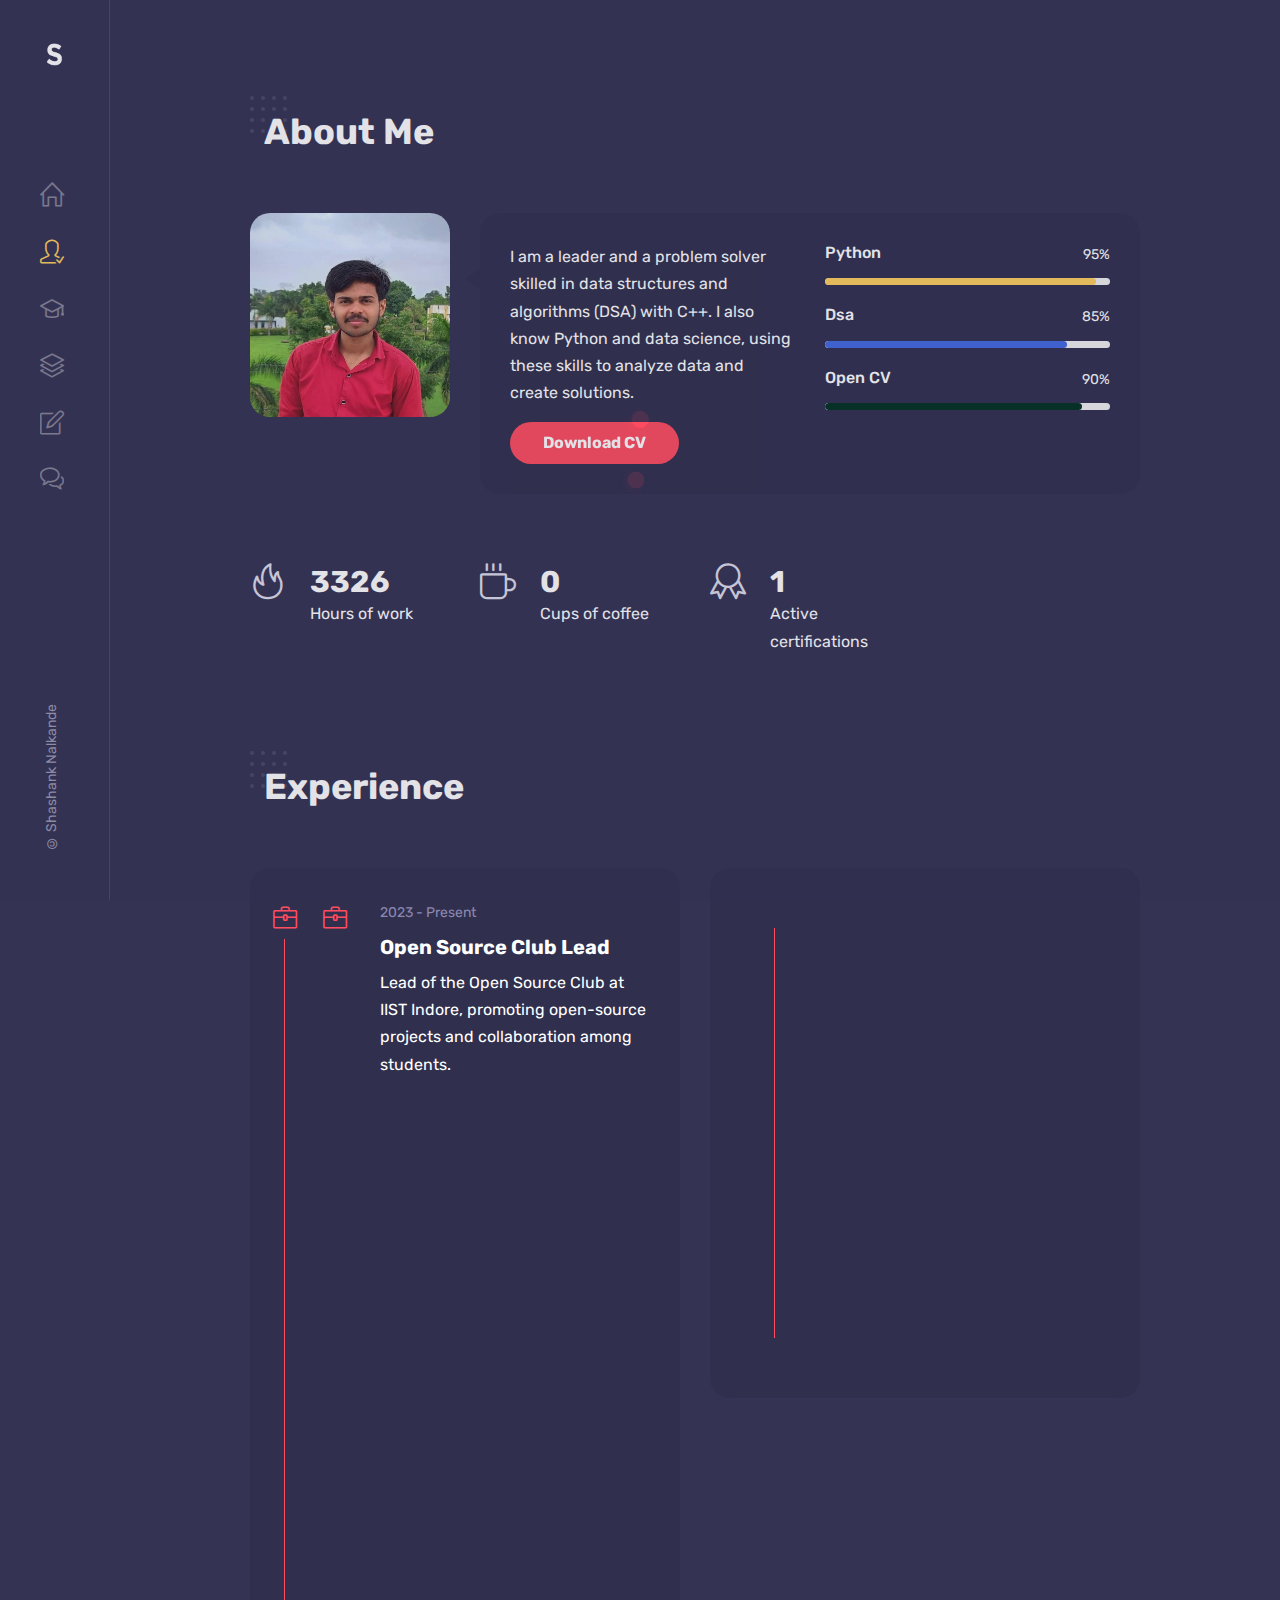
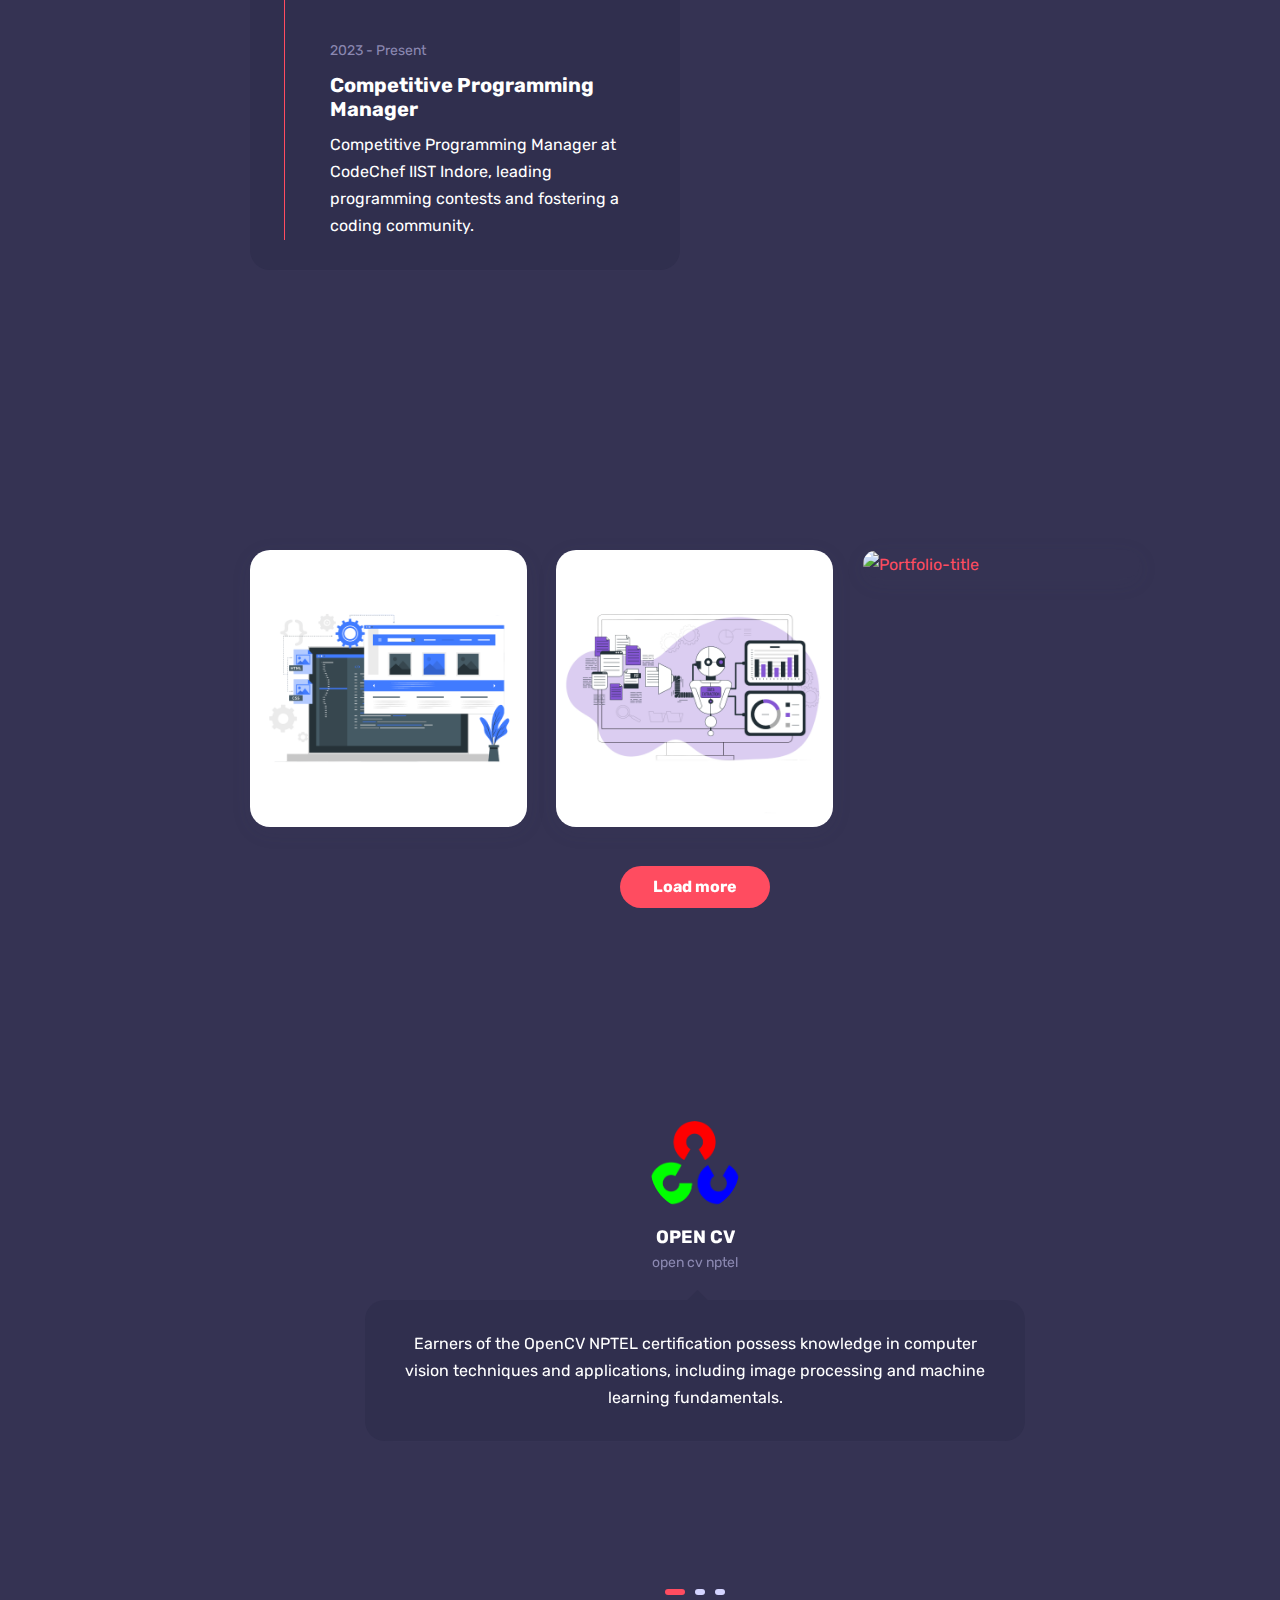
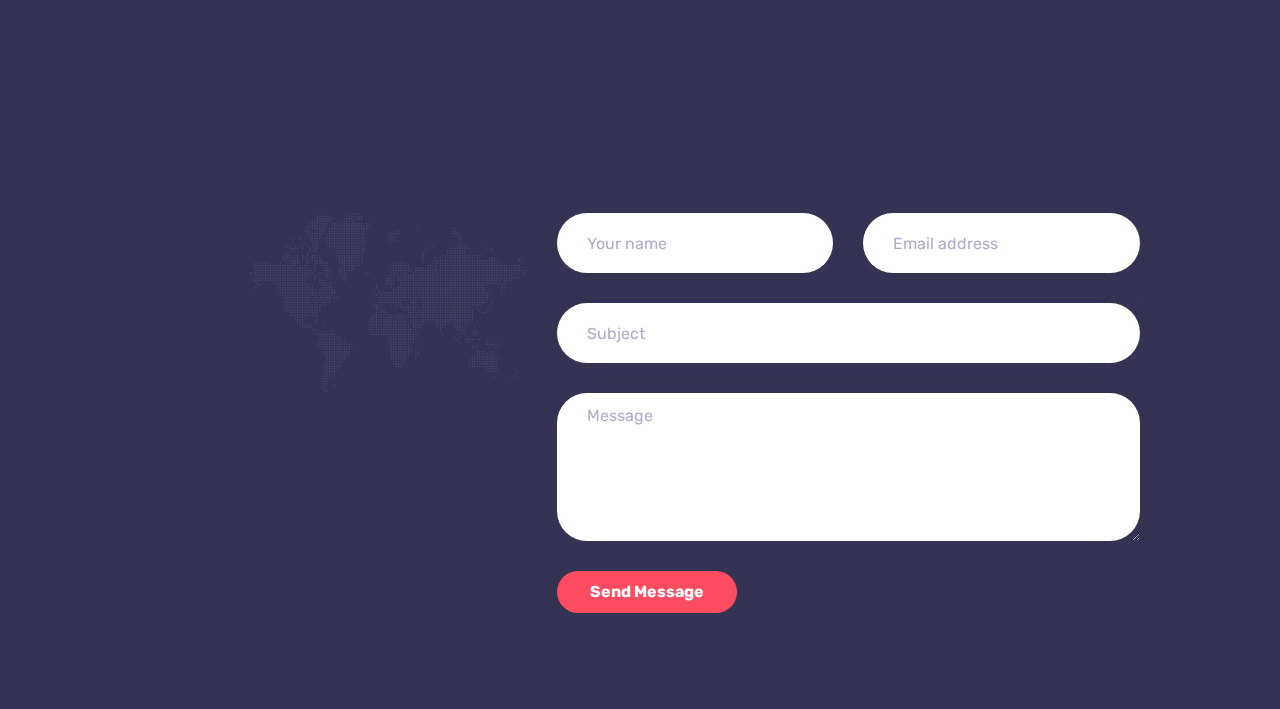
==== index.html @ 822d7cb3 "Update index.html" ====
<!DOCTYPE html>
<html lang="en-US">

<head>
	<meta http-equiv="Content-Type" content="text/html; charset=UTF-8">
	<title>Shashank portfolio</title>
	<meta name="description" content="Shashank portfolio">
	<meta name="viewport" content="width=device-width, initial-scale=1, maximum-scale=1">
	<link rel="shortcut icon" type="image/x-icon" href="images/s logo.png" sizes="40x40">

	<!-- STYLESHEETS -->
	<link rel="stylesheet" href="css/bootstrap.min.css" type="text/css" media="all">
	<link rel="stylesheet" href="css/all.min.css" type="text/css" media="all">
	<link rel="stylesheet" href="css/simple-line-icons.css" type="text/css" media="all">
	<link rel="stylesheet" href="css/slick.css" type="text/css" media="all">
	<link rel="stylesheet" href="css/animate.css" type="text/css" media="all">
	<link rel="stylesheet" href="css/magnific-popup.css" type="text/css" media="all">
	<link rel="stylesheet" href="css/style.css" type="text/css" media="all">

	<!--[if lt IE 9]>
      <script src="https://oss.maxcdn.com/html5shiv/3.7.2/html5shiv.min.js"></script>
      <script src="https://oss.maxcdn.com/respond/1.4.2/respond.min.js"></script>
    <![endif]-->

</head>

<body class="dark">

<!-- Preloader -->
<div id="preloader">
	<div class="outer">
		<!-- Google Chrome -->
		<div class="infinityChrome">
			<div></div>
			<div></div>
			<div></div>
		</div>

		<!-- Safari and others -->
		<div class="infinity">
			<div>
				<span></span>
			</div>
			<div>
				<span></span>
			</div>
			<div>
				<span></span>
			</div>
		</div>
		<!-- Stuff -->
		<svg xmlns="http://www.w3.org/2000/svg" version="1.1" class="goo-outer">
			<defs>
				<filter id="goo">
					<feGaussianBlur in="SourceGraphic" stdDeviation="6" result="blur" />
					<feColorMatrix in="blur" values="1 0 0 0 0  0 1 0 0 0  0 0 1 0 0  0 0 0 18 -7" result="goo" />
					<feBlend in="SourceGraphic" in2="goo" />
				</filter>
			</defs>
		</svg>
	</div>
</div>

<!-- mobile header -->
<header class="mobile-header-2">
	<div class="container">
		<!-- menu icon -->
		<div class="menu-icon d-inline-flex mr-4">
			<button>
				<span></span>
			</button>
		</div>
		<!-- logo image -->
		<div class="site-logo">
			<a href="index.html">
				<img src="images/s logo.png" alt="C." />
			</a>
		</div>
	</div>
</header>

<!-- desktop header  -->
<header class="desktop-header-2 d-flex align-items-start flex-column">
	
	<!-- logo image -->
	<div>
		<a href="index.html">
		  <img src="images/s logo.png" alt="C." />
		</a>
	  </div>	  
	
	<!-- main menu -->
	<nav>
		<ul class="vertical-menu scrollspy">
			<li class="active"><a href="#home"><i class="icon-home"></i></a></li>
			<li><a href="#about"><i class="icon-user-following"></i></a></li>
			<li><a href="#experience"><i class="icon-graduation"></i></a></li>
			<li><a href="#projects"><i class="icon-layers"></i></a></li>
			<li><a href="#certifications"><i class="icon-note"></i></a></li>
			<li><a href="#contact"><i class="icon-bubbles"></i></a></li>
		</ul>
	</nav>
	
	<!-- site footer -->
	<div class="footer">
		<!-- copyright text -->
		<span class="copyright">© Shashank  Nalkande</span>
	</div>

</header>

<!-- main layout -->
<main class="content-2">
	
	

	<!-- section about -->
	<section id="about">

		<div class="container">
			
			<!-- section title -->
			<h2 class="section-title wow fadeInUp">About Me</h2>

			<div class="spacer" data-height="60"></div>
			
			<div class="row">

				<div class="col-md-3">
					<div class="text-center text-md-left">
						<!-- avatar image -->
						<img src="images/PROFILE.jpeg" class="rounded" width="200" length="200" alt="Shashank" />
					</div>
					<div class="spacer d-md-none d-lg-none" data-height="30"></div>
				</div>

				<div class="col-md-9 triangle-left-md triangle-top-sm">
					<div class="rounded bg-dark shadow-light padding-30">
						<div class="row">
							<div class="col-md-6">
								<!-- about text -->
								<p>I am a leader and a problem solver skilled in data structures and algorithms (DSA) with C++. I also know Python and data science, using these skills to analyze data and create solutions.</p>
								<div class="mt-3">
									<a href="Carlos-Castillo-Resume-2023.pdf" class="btn btn-default">Download CV</a>
								</div>
								<div class="spacer d-md-none d-lg-none" data-height="30"></div>
							</div>
							<div class="col-md-6">
								<!-- skill item -->
								<div class="skill-item">
									<div class="skill-info clearfix">
										<h4 class="float-left mb-3 mt-0">Python</h4>
										<span class="float-right">95%</span>
									</div>
									<div class="progress">
										<div class="progress-bar data-background" role="progressbar" aria-valuemin="0" aria-valuemax="100" aria-valuenow="95" data-color="#FFD15C">
										</div>
									</div>
									<div class="spacer" data-height="20"></div>
								</div>

								<!-- skill item -->
								<div class="skill-item">
									<div class="skill-info clearfix">
										<h4 class="float-left mb-3 mt-0">Dsa</h4>
										<span class="float-right">85%</span>
									</div>
									<div class="progress">
										<div class="progress-bar data-background" role="progressbar" aria-valuemin="0" aria-valuemax="100" aria-valuenow="85" data-color="#4169E1">
										</div>
									</div>
									<div class="spacer" data-height="20"></div>
								</div>

								<!-- skill item -->
								<div class="skill-item">
									<div class="skill-info clearfix">
										<h4 class="float-left mb-3 mt-0">Open CV</h4>
										<span class="float-right">90%</span>
									</div>
									<div class="progress">
										<div class="progress-bar data-background" role="progressbar" aria-valuemin="0" aria-valuemax="100" aria-valuenow="90" data-color=" #013220">
										</div>
									</div>
								</div>
							</div>
						</div>
					</div>
				</div>

			</div>
			<!-- row end -->

			<div class="spacer" data-height="70"></div>
			
			<div class="row">
				
				<div class="col-md-3 col-sm-6">
					<!-- fact item -->
					<div class="fact-item">
						<span class="icon icon-fire"></span>
						<div class="details">
							<h3 class="mb-0 mt-0 number"><em class="count">9782</em></h3>
							<p class="mb-0">Hours of work</p>
						</div>
					</div>
					<div class="spacer d-md-none d-lg-none" data-height="30"></div>
				</div>

				<div class="col-md-3 col-sm-6">
					<!-- fact item -->
					<div class="fact-item">
						<span class="icon icon-cup"></span>
						<div class="details">
							<h3 class="mb-0 mt-0 number"><em class="count">0</em></h3>
							<p class="mb-0">Cups of coffee</p>
						</div>
					</div>
					<div class="spacer d-md-none d-lg-none" data-height="30"></div>
				</div>

				<div class="col-md-3 col-sm-6">
					<!-- fact item -->
					<div class="fact-item">
						<span class="icon icon-badge"></span>
						<div class="details">
							<h3 class="mb-0 mt-0 number"><em class="count">4</em></h3>
							<p class="mb-0">Active certifications</p>
						</div>
					</div>
				</div>

			</div>

		</div>
		
	</section>
	
	<!-- section services -->
	
	<!-- section experience -->
	<section id="experience">

		<div class="container">
			
			<!-- section title -->
			<h2 class="section-title wow fadeInUp">Experience</h2>

			<div class="spacer" data-height="60"></div>
			
			<div class="row">

				<div class="col-md-6">
					
					<!-- timeline wrapper -->
					<div class="timeline exp bg-dark rounded shadow-light padding-30 overflow-hidden">

						<!-- timeline item -->
<div class="timeline-container wow fadeInUp">
  

<!-- timeline item -->
<div class="timeline-container wow fadeInUp" data-wow-delay="0.2s">
    <div class="content">
        <span class="time">2023 - Present</span>
        <h3 class="title">Open Source Club Lead</h3>
        <p>Lead of the Open Source Club at IIST Indore, promoting open-source projects and collaboration among students.</p>
    </div>
</div>

<!-- timeline item -->
<div class="timeline-container wow fadeInUp" data-wow-delay="0.4s">
    <div class="content">
        <span class="time">2023 - Present</span>
        <h3 class="title">Google Developer Student Club</h3>
        <p>Member of the Cybersecurity and Blockchain team at IIST Indore, focusing on innovative tech solutions.</p>
    </div>
</div>

<!-- timeline item -->
<div class="timeline-container wow fadeInUp" data-wow-delay="0.6s">
    <div class="content">
        <span class="time">2023 - 2024</span>
        <h3 class="title">AlgoZenith Programming Manager</h3>
        <p>Programming Manager at AlgoZenith, coordinating programming challenges and enhancing participants' skills.</p>
    </div>
</div>
<div class="content">
	<span class="time">2023 - Present</span>
	<h3 class="title">Competitive Programming Manager</h3>
	<p>Competitive Programming Manager at CodeChef IIST Indore, leading programming contests and fostering a coding community.</p>
</div>
</div>


						<!-- main line -->
						<span class="line"></span>

					</div>

				</div>

				<div class="col-md-6">
					
					<!-- responsive spacer -->
					<div class="spacer d-md-none d-lg-none" data-height="30"></div>

					<!-- timeline wrapper -->
					<div class="timeline exp bg-dark rounded shadow-light padding-30">

						<!-- timeline item -->
						

					<!-- timeline wrapper -->
					<div class="timeline edu bg-dark rounded shadow-light padding-30 overflow-hidden">
						<!-- timeline item -->
						<div class="timeline-container wow fadeInUp" data-wow-delay="0.4s">
							<div class="content">
								<span class="time">2022 - Present</span>
								<h3 class="title">B.Tech (In Progress)</h3>
								<p>Currently a B.Tech student at Indore Institute of Science and Technology, pursuing a degree in Computer Science.</p>
							</div>
						</div>
						
						<!-- timeline item -->
						<div class="timeline-container wow fadeInUp" data-wow-delay="0.6s">
							<div class="content">
								<span class="time">2008 - 2022</span>
								<h3 class="title">High School </h3>
								<p>Completed schooling at United Mission High Secondary School, laying the foundation for my further studies in technology.</p>
							</div>
						</div>

						<!-- main line -->
						<span class="line"></span>

					</div>

				</div>

			</div>

		</div>
		
	</section>
	
	<!-- section projects -->
	<section id="projects">

		<div class="container">
			
			<!-- section title -->
			<h2 class="section-title wow fadeInUp">Recent works</h2>

			<div class="spacer" data-height="60"></div>

			<!-- portfolio filter (desktop) -->
			<ul class="portfolio-filter list-inline wow fadeInUp">
				<li class="current list-inline-item" data-filter="*">Everything</li>
				<li class="list-inline-item" data-filter=".creative">Projects</li>
				<li class="list-inline-item" data-filter=".art">Infrastructure</li>
				<!-- <li class="list-inline-item" data-filter=".design">Design</li>
				<li class="list-inline-item" data-filter=".branding">Branding</li> -->
			</ul>
			
			<!-- portfolio filter (mobile) -->
			<div class="pf-filter-wrapper">
				<select class="portfolio-filter-mobile">
					<option value="*">Everything</option>
					<option value=".creative">Projects</option>
					<option value=".art">Infrastructure</option>
					<!-- <option value=".design">Design</option>
					<option value=".branding">Branding</option> -->
				</select>
			</div>
			
			<!-- portolio wrapper -->
			<div class="row portfolio-wrapper">
				
				<!-- portfolio item -->
				<div class="col-md-4 col-sm-6 grid-item creative">
					<a href="#small-dialog-1" class="work-content">
						<div class="portfolio-item rounded shadow-dark">
							<div class="details">
								<span class="term">Project</span>
								<h4 class="title">Static website</h4>
								<span class="more-button"><i class="icon-options"></i></span>
							</div>
							<div class="thumb">
								<img src="images/website.png" alt="Portfolio-title" />
								<div class="mask"></div>
							</div>
						</div>
					</a>
					<div id="small-dialog-1" class="white-popup zoom-anim-dialog mfp-hide">
						<img src="images/aws003.png" alt="Title" />
						<h2>Static website</h2>
						<p>This project showcases the website you are on! The design and implementation of the site is shown above.</p>
						<p>The site files are stored in an S3 bucket with a public allow policy and is distributed using Cloudflre CDN and Certificate Manager for the SSL. All resources in AWS were deployed via Terraform.</p>
						<a href="#" class="btn btn-default">View on Lucid</a>
					</div>
				</div>

				<!-- portfolio item -->
				<div class="col-md-4 col-sm-6 grid-item creative">
					<a href="#small-dialog-2" class="work-content">
						<div class="portfolio-item rounded shadow-dark">
							<div class="details">
								<span class="term">Project</span>
								<h4 class="title">Terraform Cloud</h4>
								<span class="more-button"><i class="icon-options"></i></span>
							</div>
							<div class="thumb">
								<img src="images/terraform.png" alt="Portfolio-title" />
								<div class="mask"></div>
							</div>
						</div>
					</a>
					<div id="small-dialog-2" class="white-popup zoom-anim-dialog mfp-hide">
						<img src="images/CI-CD.png" alt="Title" />
						<h2>Terraform Cloud</h2>
						<p>This project showcases how Terraform deployments are automated and managed using Terraform Cloud.</p>
						<p>The Terraform workspace are automatically triggered when users update a Version Control repository for a specific project branch that will execute a `terraform plan` on the necessary account.</p>
						<a href="https://github.com/ShashankNalkande1" class="btn btn-default">View on GitHub</a>
					</div>
				</div>

				<!-- portfolio item -->
				<div class="col-md-4 col-sm-6 grid-item art">
					<a href="#small-dialog-3" class="work-content">
						<div class="portfolio-item rounded shadow-dark">
							<div class="details">
								<span class="term">Infrastructure</span>
								<h4 class="title">Cloud Infrastructure</h4>
								<span class="more-button"><i class="icon-options"></i></span>
							</div>
							<div class="thumb">
								<img src="images/infrastructure.png" alt="Portfolio-title" />
								<div class="mask"></div>
							</div>
						</div>
					</a>
					<div id="small-dialog-3" class="white-popup zoom-anim-dialog mfp-hide">
						<img src="images/Outline.png" alt="Title" />
						<h2>AWS, Azure, Azure DevOps, & Terraform Cloud</h2>
						<p>To support all future and current cloud projects, I have created an AWS organization with 3 accounts, an Azure tenant two subscriptions, An Azure DevOps organization to store code, and a Terraform Cloud organization to deploy resouces.</p>
						<a href="https://lucid.app/lucidchart/5a407a99-796a-4369-94bb-fd9a19c2bbae/edit?viewport_loc=45%2C9%2C1867%2C1508%2Co.I-22-mzl_b&amp;invitationId=inv_ebdf6c95-9de6-4e61-b379-d5108782af67" class="btn btn-default">View on Lucid</a>
					</div>
				</div>

			</div>
			
			<!-- more button -->
			<div class="load-more text-center mt-4">
				<a href="javascript:" class="btn btn-default"><i class="fas fa-spinner"></i> Load more</a>
				<!-- numbered pagination (hidden for infinite scroll) -->
				<ul class="portfolio-pagination list-inline d-none">
					<li class="list-inline-item">1</li>
					<li class="list-inline-item"><a href="works-2.html">2</a></li>
				</ul>
			</div>

		</div>

	</section>
	
	
	<!-- section Certifications -->
	<section id="certifications">

		<div class="container">
			
			<!-- section title -->
			<h2 class="section-title wow fadeInUp">Certifications</h2>

			<div class="spacer" data-height="60"></div>
			
			<!-- testimonials wrapper -->
			<div class="testimonials-wrapper">
				
				<!-- testimonial item -->
				<div class="testimonial-item text-center mx-auto">
					<div class="thumb mb-3 mx-auto">
						<img src="images/open cv.png" alt="AWS" />						
					</div>
					<h4 class="mt-3 mb-0">OPEN CV</h4>
					<span class="subtitle">open cv nptel</span>
					<div class="bg-dark padding-30 shadow-light rounded triangle-top position-relative mt-4">
						<p class="mb-0">Earners of the OpenCV NPTEL certification possess knowledge in computer vision techniques and applications, including image processing and machine learning fundamentals. </p>
					</div>
				</div>
				
				

				<!-- testimonial item -->
				<div class="testimonial-item text-center mx-auto">
					<div class="mb-3 mx-auto">
						<img src="images/udemy.png" alt="Udemy" style="display: block; margin: 0 auto;" />						
					</div>
					<h4 class="mt-3 mb-0">Python fundamentals</h4>
					<span class="subtitle">Udemy</span>
					<div class="bg-dark padding-30 shadow-light rounded triangle-top position-relative mt-4">
						<p class="mb-0">Earners of this Certificate know the concepts of Python</p>
					</div>
				</div>

				<!-- testimonial item -->
				<div class="testimonial-item text-center mx-auto">
					<div class="thumb mb-3 mx-auto">
						<img src="images/nptel logo.png" alt="python for data science" />						
					</div>
					<h4 class="mt-3 mb-0">NPTEL</h4>
					<span class="subtitle">Python for Data Science/span>
					<div class="bg-dark padding-30 shadow-light rounded triangle-top position-relative mt-4">
						<p class="mb-0">Earners of the "Python for Data Science" certificate from NPTEL Swayam gain skills to analyze data, boosting career opportunities in data science fields.</p>
					</div>
				</div>
			</div>
		</div>
	</section>
	
	<!-- section contact -->
	<section id="contact">

		<div class="container">
			
			<!-- section title -->
			<h2 class="section-title wow fadeInUp">Get In Touch</h2>

			<div class="spacer" data-height="60"></div>
			
			<div class="row">
				
				<div class="col-md-4">
					<!-- contact info -->
					<div class="contact-info">
						<h3 class="wow fadeInUp">Let's talk about everything!</h3>
						<p class="wow fadeInUp">Like cats? Send me an <a href="cdn-cgi/l/email-protection.html#107371627c7f635073716364797c7c7f3d713e737f7d">email</a>. 👋</p>
					</div>
				</div>

				<div class="col-md-8">
					<!-- Contact Form -->
					<form class="contact-form mt-6" method="POST" action="g">
						
						<div class="messages"></div>
						
						<div class="row">
							<div class="column col-md-6">
								<!-- Name input -->
								<div class="form-group">
									<input type="text" class="form-control" name="InputName" id="InputName" placeholder="Your name" required="required" data-error="Name is required.">
									<div class="help-block with-errors"></div>
								</div>
							</div>
							
							<div class="column col-md-6">
								<!-- Email input -->
								<div class="form-group">
									<input type="email" class="form-control" id="InputEmail" name="email" placeholder="Email address" required="required" data-error="Email is required.">
									<div class="help-block with-errors"></div>
								</div>
							</div>

							<div class="column col-md-12">
								<!-- Email input -->
								<div class="form-group">
									<input type="text" class="form-control" id="InputSubject" name="InputSubject" placeholder="Subject" required="required" data-error="Subject is required.">
									<div class="help-block with-errors"></div>
								</div>
							</div>
					
							<div class="column col-md-12">
								<!-- Message textarea -->
								<div class="form-group">
									<textarea name="InputMessage" id="InputMessage" class="form-control" rows="5" placeholder="Message" required="required" data-error="Message is required."></textarea>
									<div class="help-block with-errors"></div>
								</div>
							</div>
						</div>

						<!-- Send Button -->
						<button type="submit" name="submit" id="submit" value="Submit" class="btn btn-default">Send Message</button><!-- Send Button -->

					</form>
					<!-- Contact Form end -->
				</div>

			</div>

		</div>

	</section>

	<div class="spacer" data-height="96"></div>
	
</main>

<!-- Go to top button -->
<a href="javascript:" id="return-to-top"><i class="fas fa-arrow-up"></i></a>

<!-- SCRIPTS -->
<script data-cfasync="false" src="cdn-cgi/scripts/5c5dd728/cloudflare-static/email-decode.min.js"></script><script src="js/jquery-1.12.3.min.js"></script>
<script src="js/jquery.easing.min.js"></script>
<script src="js/jquery.waypoints.min.js"></script>
<script src="js/jquery.counterup.min.js"></script>
<script src="js/popper.min.js"></script>
<script src="js/bootstrap.min.js"></script>
<script src="js/isotope.pkgd.min.js"></script>
<script src="js/infinite-scroll.min.js"></script>
<script src="js/imagesloaded.pkgd.min.js"></script>
<script src="js/slick.min.js"></script>
<script src="js/contact.js"></script>
<script src="js/validator.js"></script>
<script src="js/wow.min.js"></script>
<script src="js/morphext.min.js"></script>
<script src="js/parallax.min.js"></script>
<script src="js/jquery.magnific-popup.min.js"></script>
<script src="js/custom.js"></script>

</body>


</html>
---- css/simple-line-icons.css ----
@font-face {
  font-family: 'simple-line-icons';
  src: url('../fonts/Simple-Line-Iconsb26c.eot?v=2.4.0');
  src: url('../fonts/Simple-Line-Iconsb26c.eot?v=2.4.0#iefix') format('embedded-opentype'), url('../fonts/Simple-Line-Iconsb26c.woff2?v=2.4.0') format('woff2'), url('../fonts/Simple-Line-Iconsb26c.ttf?v=2.4.0') format('truetype'), url('../fonts/Simple-Line-Iconsb26c.woff?v=2.4.0') format('woff'), url('../fonts/Simple-Line-Iconsb26c.svg?v=2.4.0#simple-line-icons') format('svg');
  font-weight: normal;
  font-style: normal;
}
/*
 Use the following CSS code if you want to have a class per icon.
 Instead of a list of all class selectors, you can use the generic [class*="icon-"] selector, but it's slower:
*/
.icon-user,
.icon-people,
.icon-user-female,
.icon-user-follow,
.icon-user-following,
.icon-user-unfollow,
.icon-login,
.icon-logout,
.icon-emotsmile,
.icon-phone,
.icon-call-end,
.icon-call-in,
.icon-call-out,
.icon-map,
.icon-location-pin,
.icon-direction,
.icon-directions,
.icon-compass,
.icon-layers,
.icon-menu,
.icon-list,
.icon-options-vertical,
.icon-options,
.icon-arrow-down,
.icon-arrow-left,
.icon-arrow-right,
.icon-arrow-up,
.icon-arrow-up-circle,
.icon-arrow-left-circle,
.icon-arrow-right-circle,
.icon-arrow-down-circle,
.icon-check,
.icon-clock,
.icon-plus,
.icon-minus,
.icon-close,
.icon-event,
.icon-exclamation,
.icon-organization,
.icon-trophy,
.icon-screen-smartphone,
.icon-screen-desktop,
.icon-plane,
.icon-notebook,
.icon-mustache,
.icon-mouse,
.icon-magnet,
.icon-energy,
.icon-disc,
.icon-cursor,
.icon-cursor-move,
.icon-crop,
.icon-chemistry,
.icon-speedometer,
.icon-shield,
.icon-screen-tablet,
.icon-magic-wand,
.icon-hourglass,
.icon-graduation,
.icon-ghost,
.icon-game-controller,
.icon-fire,
.icon-eyeglass,
.icon-envelope-open,
.icon-envelope-letter,
.icon-bell,
.icon-badge,
.icon-anchor,
.icon-wallet,
.icon-vector,
.icon-speech,
.icon-puzzle,
.icon-printer,
.icon-present,
.icon-playlist,
.icon-pin,
.icon-picture,
.icon-handbag,
.icon-globe-alt,
.icon-globe,
.icon-folder-alt,
.icon-folder,
.icon-film,
.icon-feed,
.icon-drop,
.icon-drawer,
.icon-docs,
.icon-doc,
.icon-diamond,
.icon-cup,
.icon-calculator,
.icon-bubbles,
.icon-briefcase,
.icon-book-open,
.icon-basket-loaded,
.icon-basket,
.icon-bag,
.icon-action-undo,
.icon-action-redo,
.icon-wrench,
.icon-umbrella,
.icon-trash,
.icon-tag,
.icon-support,
.icon-frame,
.icon-size-fullscreen,
.icon-size-actual,
.icon-shuffle,
.icon-share-alt,
.icon-share,
.icon-rocket,
.icon-question,
.icon-pie-chart,
.icon-pencil,
.icon-note,
.icon-loop,
.icon-home,
.icon-grid,
.icon-graph,
.icon-microphone,
.icon-music-tone-alt,
.icon-music-tone,
.icon-earphones-alt,
.icon-earphones,
.icon-equalizer,
.icon-like,
.icon-dislike,
.icon-control-start,
.icon-control-rewind,
.icon-control-play,
.icon-control-pause,
.icon-control-forward,
.icon-control-end,
.icon-volume-1,
.icon-volume-2,
.icon-volume-off,
.icon-calendar,
.icon-bulb,
.icon-chart,
.icon-ban,
.icon-bubble,
.icon-camrecorder,
.icon-camera,
.icon-cloud-download,
.icon-cloud-upload,
.icon-envelope,
.icon-eye,
.icon-flag,
.icon-heart,
.icon-info,
.icon-key,
.icon-link,
.icon-lock,
.icon-lock-open,
.icon-magnifier,
.icon-magnifier-add,
.icon-magnifier-remove,
.icon-paper-clip,
.icon-paper-plane,
.icon-power,
.icon-refresh,
.icon-reload,
.icon-settings,
.icon-star,
.icon-symbol-female,
.icon-symbol-male,
.icon-target,
.icon-credit-card,
.icon-paypal,
.icon-social-tumblr,
.icon-social-twitter,
.icon-social-facebook,
.icon-social-instagram,
.icon-social-linkedin,
.icon-social-pinterest,
.icon-social-github,
.icon-social-google,
.icon-social-reddit,
.icon-social-skype,
.icon-social-dribbble,
.icon-social-behance,
.icon-social-foursqare,
.icon-social-soundcloud,
.icon-social-spotify,
.icon-social-stumbleupon,
.icon-social-youtube,
.icon-social-dropbox,
.icon-social-vkontakte,
.icon-social-steam {
  font-family: 'simple-line-icons';
  speak: none;
  font-style: normal;
  font-weight: normal;
  font-variant: normal;
  text-transform: none;
  line-height: 1;
  /* Better Font Rendering =========== */
  -webkit-font-smoothing: antialiased;
  -moz-osx-font-smoothing: grayscale;
}
.icon-user:before {
  content: "\e005";
}
.icon-people:before {
  content: "\e001";
}
.icon-user-female:before {
  content: "\e000";
}
.icon-user-follow:before {
  content: "\e002";
}
.icon-user-following:before {
  content: "\e003";
}
.icon-user-unfollow:before {
  content: "\e004";
}
.icon-login:before {
  content: "\e066";
}
.icon-logout:before {
  content: "\e065";
}
.icon-emotsmile:before {
  content: "\e021";
}
.icon-phone:before {
  content: "\e600";
}
.icon-call-end:before {
  content: "\e048";
}
.icon-call-in:before {
  content: "\e047";
}
.icon-call-out:before {
  content: "\e046";
}
.icon-map:before {
  content: "\e033";
}
.icon-location-pin:before {
  content: "\e096";
}
.icon-direction:before {
  content: "\e042";
}
.icon-directions:before {
  content: "\e041";
}
.icon-compass:before {
  content: "\e045";
}
.icon-layers:before {
  content: "\e034";
}
.icon-menu:before {
  content: "\e601";
}
.icon-list:before {
  content: "\e067";
}
.icon-options-vertical:before {
  content: "\e602";
}
.icon-options:before {
  content: "\e603";
}
.icon-arrow-down:before {
  content: "\e604";
}
.icon-arrow-left:before {
  content: "\e605";
}
.icon-arrow-right:before {
  content: "\e606";
}
.icon-arrow-up:before {
  content: "\e607";
}
.icon-arrow-up-circle:before {
  content: "\e078";
}
.icon-arrow-left-circle:before {
  content: "\e07a";
}
.icon-arrow-right-circle:before {
  content: "\e079";
}
.icon-arrow-down-circle:before {
  content: "\e07b";
}
.icon-check:before {
  content: "\e080";
}
.icon-clock:before {
  content: "\e081";
}
.icon-plus:before {
  content: "\e095";
}
.icon-minus:before {
  content: "\e615";
}
.icon-close:before {
  content: "\e082";
}
.icon-event:before {
  content: "\e619";
}
.icon-exclamation:before {
  content: "\e617";
}
.icon-organization:before {
  content: "\e616";
}
.icon-trophy:before {
  content: "\e006";
}
.icon-screen-smartphone:before {
  content: "\e010";
}
.icon-screen-desktop:before {
  content: "\e011";
}
.icon-plane:before {
  content: "\e012";
}
.icon-notebook:before {
  content: "\e013";
}
.icon-mustache:before {
  content: "\e014";
}
.icon-mouse:before {
  content: "\e015";
}
.icon-magnet:before {
  content: "\e016";
}
.icon-energy:before {
  content: "\e020";
}
.icon-disc:before {
  content: "\e022";
}
.icon-cursor:before {
  content: "\e06e";
}
.icon-cursor-move:before {
  content: "\e023";
}
.icon-crop:before {
  content: "\e024";
}
.icon-chemistry:before {
  content: "\e026";
}
.icon-speedometer:before {
  content: "\e007";
}
.icon-shield:before {
  content: "\e00e";
}
.icon-screen-tablet:before {
  content: "\e00f";
}
.icon-magic-wand:before {
  content: "\e017";
}
.icon-hourglass:before {
  content: "\e018";
}
.icon-graduation:before {
  content: "\e019";
}
.icon-ghost:before {
  content: "\e01a";
}
.icon-game-controller:before {
  content: "\e01b";
}
.icon-fire:before {
  content: "\e01c";
}
.icon-eyeglass:before {
  content: "\e01d";
}
.icon-envelope-open:before {
  content: "\e01e";
}
.icon-envelope-letter:before {
  content: "\e01f";
}
.icon-bell:before {
  content: "\e027";
}
.icon-badge:before {
  content: "\e028";
}
.icon-anchor:before {
  content: "\e029";
}
.icon-wallet:before {
  content: "\e02a";
}
.icon-vector:before {
  content: "\e02b";
}
.icon-speech:before {
  content: "\e02c";
}
.icon-puzzle:before {
  content: "\e02d";
}
.icon-printer:before {
  content: "\e02e";
}
.icon-present:before {
  content: "\e02f";
}
.icon-playlist:before {
  content: "\e030";
}
.icon-pin:before {
  content: "\e031";
}
.icon-picture:before {
  content: "\e032";
}
.icon-handbag:before {
  content: "\e035";
}
.icon-globe-alt:before {
  content: "\e036";
}
.icon-globe:before {
  content: "\e037";
}
.icon-folder-alt:before {
  content: "\e039";
}
.icon-folder:before {
  content: "\e089";
}
.icon-film:before {
  content: "\e03a";
}
.icon-feed:before {
  content: "\e03b";
}
.icon-drop:before {
  content: "\e03e";
}
.icon-drawer:before {
  content: "\e03f";
}
.icon-docs:before {
  content: "\e040";
}
.icon-doc:before {
  content: "\e085";
}
.icon-diamond:before {
  content: "\e043";
}
.icon-cup:before {
  content: "\e044";
}
.icon-calculator:before {
  content: "\e049";
}
.icon-bubbles:before {
  content: "\e04a";
}
.icon-briefcase:before {
  content: "\e04b";
}
.icon-book-open:before {
  content: "\e04c";
}
.icon-basket-loaded:before {
  content: "\e04d";
}
.icon-basket:before {
  content: "\e04e";
}
.icon-bag:before {
  content: "\e04f";
}
.icon-action-undo:before {
  content: "\e050";
}
.icon-action-redo:before {
  content: "\e051";
}
.icon-wrench:before {
  content: "\e052";
}
.icon-umbrella:before {
  content: "\e053";
}
.icon-trash:before {
  content: "\e054";
}
.icon-tag:before {
  content: "\e055";
}
.icon-support:before {
  content: "\e056";
}
.icon-frame:before {
  content: "\e038";
}
.icon-size-fullscreen:before {
  content: "\e057";
}
.icon-size-actual:before {
  content: "\e058";
}
.icon-shuffle:before {
  content: "\e059";
}
.icon-share-alt:before {
  content: "\e05a";
}
.icon-share:before {
  content: "\e05b";
}
.icon-rocket:before {
  content: "\e05c";
}
.icon-question:before {
  content: "\e05d";
}
.icon-pie-chart:before {
  content: "\e05e";
}
.icon-pencil:before {
  content: "\e05f";
}
.icon-note:before {
  content: "\e060";
}
.icon-loop:before {
  content: "\e064";
}
.icon-home:before {
  content: "\e069";
}
.icon-grid:before {
  content: "\e06a";
}
.icon-graph:before {
  content: "\e06b";
}
.icon-microphone:before {
  content: "\e063";
}
.icon-music-tone-alt:before {
  content: "\e061";
}
.icon-music-tone:before {
  content: "\e062";
}
.icon-earphones-alt:before {
  content: "\e03c";
}
.icon-earphones:before {
  content: "\e03d";
}
.icon-equalizer:before {
  content: "\e06c";
}
.icon-like:before {
  content: "\e068";
}
.icon-dislike:before {
  content: "\e06d";
}
.icon-control-start:before {
  content: "\e06f";
}
.icon-control-rewind:before {
  content: "\e070";
}
.icon-control-play:before {
  content: "\e071";
}
.icon-control-pause:before {
  content: "\e072";
}
.icon-control-forward:before {
  content: "\e073";
}
.icon-control-end:before {
  content: "\e074";
}
.icon-volume-1:before {
  content: "\e09f";
}
.icon-volume-2:before {
  content: "\e0a0";
}
.icon-volume-off:before {
  content: "\e0a1";
}
.icon-calendar:before {
  content: "\e075";
}
.icon-bulb:before {
  content: "\e076";
}
.icon-chart:before {
  content: "\e077";
}
.icon-ban:before {
  content: "\e07c";
}
.icon-bubble:before {
  content: "\e07d";
}
.icon-camrecorder:before {
  content: "\e07e";
}
.icon-camera:before {
  content: "\e07f";
}
.icon-cloud-download:before {
  content: "\e083";
}
.icon-cloud-upload:before {
  content: "\e084";
}
.icon-envelope:before {
  content: "\e086";
}
.icon-eye:before {
  content: "\e087";
}
.icon-flag:before {
  content: "\e088";
}
.icon-heart:before {
  content: "\e08a";
}
.icon-info:before {
  content: "\e08b";
}
.icon-key:before {
  content: "\e08c";
}
.icon-link:before {
  content: "\e08d";
}
.icon-lock:before {
  content: "\e08e";
}
.icon-lock-open:before {
  content: "\e08f";
}
.icon-magnifier:before {
  content: "\e090";
}
.icon-magnifier-add:before {
  content: "\e091";
}
.icon-magnifier-remove:before {
  content: "\e092";
}
.icon-paper-clip:before {
  content: "\e093";
}
.icon-paper-plane:before {
  content: "\e094";
}
.icon-power:before {
  content: "\e097";
}
.icon-refresh:before {
  content: "\e098";
}
.icon-reload:before {
  content: "\e099";
}
.icon-settings:before {
  content: "\e09a";
}
.icon-star:before {
  content: "\e09b";
}
.icon-symbol-female:before {
  content: "\e09c";
}
.icon-symbol-male:before {
  content: "\e09d";
}
.icon-target:before {
  content: "\e09e";
}
.icon-credit-card:before {
  content: "\e025";
}
.icon-paypal:before {
  content: "\e608";
}
.icon-social-tumblr:before {
  content: "\e00a";
}
.icon-social-twitter:before {
  content: "\e009";
}
.icon-social-facebook:before {
  content: "\e00b";
}
.icon-social-instagram:before {
  content: "\e609";
}
.icon-social-linkedin:before {
  content: "\e60a";
}
.icon-social-pinterest:before {
  content: "\e60b";
}
.icon-social-github:before {
  content: "\e60c";
}
.icon-social-google:before {
  content: "\e60d";
}
.icon-social-reddit:before {
  content: "\e60e";
}
.icon-social-skype:before {
  content: "\e60f";
}
.icon-social-dribbble:before {
  content: "\e00d";
}
.icon-social-behance:before {
  content: "\e610";
}
.icon-social-foursqare:before {
  content: "\e611";
}
.icon-social-soundcloud:before {
  content: "\e612";
}
.icon-social-spotify:before {
  content: "\e613";
}
.icon-social-stumbleupon:before {
  content: "\e614";
}
.icon-social-youtube:before {
  content: "\e008";
}
.icon-social-dropbox:before {
  content: "\e00c";
}
.icon-social-vkontakte:before {
  content: "\e618";
}
.icon-social-steam:before {
  content: "\e620";
}
---- css/style.css ----
@charset "UTF-8";
/*
Template Name: Bolby
Version: 1.0
Author: PxlSolutions
Author URI: http://themeforest.net/user/pxlsolutions
Description: Portfolio/CV/Resume HTML Template

[TABLE OF CONTENTS]

01. Base
02. Typography
03. Preloader
04. Header
05. Sections
06. Parallax Shapes
07. Skills
08. Service
09. Portfolio
10. Facts
11. Prices
12. Testimonials
13. Blog
14. Clients
15. Contact
16. Helper
17. Dark Mode
18. Buttons
19. Bootstrap Components
20. Theme elements
21. Slick
22. Responsive

*/
@import url("https://fonts.googleapis.com/css?family=Rubik:300,300i,400,400i,500,500i,700,700i,900,900i&amp;display=swap&amp;subset=cyrillic");
/*=================================================================*/
/*                      BASE                              
/*=================================================================*/
* {
  margin: 0;
  padding: 0;
}

html {
  margin: 0 !important;
  overflow: auto !important;
}

body {
  color: #5E5C7F;
  background-color: #F9F9FF;
  font-family: "Rubik", sans-serif;
  font-size: 16px;
  line-height: 1.7;
  overflow-x: hidden;
  -webkit-font-smoothing: antialiased;
  -moz-osx-font-smoothing: grayscale;
}

img {
  max-width: 100%;
  height: auto;
}

.text-center {
  text-align: center;
}

.text-left {
  text-align: left;
}

.text-right {
  text-align: right;
}

.relative {
  position: relative;
}

/*=================================================================*/
/*                      TYPOGRAPHY                              
/*=================================================================*/
h1, h2, h3, h4, h5, h6 {
  color: #454360;
  font-family: "Rubik", sans-serif;
  font-weight: 700;
  margin: 20px 0;
}

h1 {
  font-size: 36px;
}

h2 {
  font-size: 28px;
}

h3 {
  font-size: 24px;
}

h4 {
  font-size: 18px;
}

a {
  color: #FF4C60;
  outline: 0;
  -webkit-transition: all 0.3s ease-in-out;
  -moz-transition: all 0.3s ease-in-out;
  transition: all 0.3s ease-in-out;
}
a:hover {
  color: #353353;
  text-decoration: none;
}
a:focus {
  outline: 0;
}

blockquote {
  padding: 20px 20px;
  margin: 0 0 20px;
  font-size: 16px;
  background: #F7F7F7;
  border-radius: 10px;
}

blockquote p {
  line-height: 1.6;
}

/* === Pre === */
pre {
  display: block;
  padding: 9.5px;
  margin: 0 0 10px;
  font-size: 13px;
  line-height: 1.42857143;
  color: #333;
  word-break: break-all;
  word-wrap: break-word;
  background-color: #f5f5f5;
  border: 1px solid #ccc;
  border-radius: 0;
}

/*=================================================================*/
/*                      PRELOADER                              
/*=================================================================*/
.infinity {
  width: 120px;
  height: 60px;
  position: relative;
}
.infinity div,
.infinity span {
  position: absolute;
}
.infinity div {
  top: 0;
  left: 50%;
  width: 60px;
  height: 60px;
  animation: rotate 6.9s linear infinite;
}
.infinity div span {
  left: -8px;
  top: 50%;
  margin: -8px 0 0 0;
  width: 16px;
  height: 16px;
  display: block;
  background: #FF4C60;
  box-shadow: 2px 2px 8px rgba(255, 76, 96, 0.09);
  border-radius: 50%;
  transform: rotate(90deg);
  animation: move 6.9s linear infinite;
}
.infinity div span:before, .infinity div span:after {
  content: "";
  position: absolute;
  display: block;
  border-radius: 50%;
  width: 14px;
  height: 14px;
  background: inherit;
  top: 50%;
  left: 50%;
  margin: -7px 0 0 -7px;
  box-shadow: inherit;
}
.infinity div span:before {
  animation: drop1 0.8s linear infinite;
}
.infinity div span:after {
  animation: drop2 0.8s linear infinite 0.4s;
}
.infinity div:nth-child(2) {
  animation-delay: -2.3s;
}
.infinity div:nth-child(2) span {
  animation-delay: -2.3s;
}
.infinity div:nth-child(3) {
  animation-delay: -4.6s;
}
.infinity div:nth-child(3) span {
  animation-delay: -4.6s;
}

.infinityChrome {
  width: 128px;
  height: 60px;
}
.infinityChrome div {
  position: absolute;
  width: 16px;
  height: 16px;
  background: #FF4C60;
  box-shadow: 2px 2px 8px rgba(255, 76, 96, 0.09);
  border-radius: 50%;
  animation: moveSvg 6.9s linear infinite;
  -webkit-filter: url(#goo);
  filter: url(#goo);
  transform: scaleX(-1);
  offset-path: path("M64.3636364,29.4064278 C77.8909091,43.5203348 84.4363636,56 98.5454545,56 C112.654545,56 124,44.4117395 124,30.0006975 C124,15.5896556 112.654545,3.85282763 98.5454545,4.00139508 C84.4363636,4.14996252 79.2,14.6982509 66.4,29.4064278 C53.4545455,42.4803627 43.5636364,56 29.4545455,56 C15.3454545,56 4,44.4117395 4,30.0006975 C4,15.5896556 15.3454545,4.00139508 29.4545455,4.00139508 C43.5636364,4.00139508 53.1636364,17.8181672 64.3636364,29.4064278 Z");
}
.infinityChrome div:before, .infinityChrome div:after {
  content: "";
  position: absolute;
  display: block;
  border-radius: 50%;
  width: 14px;
  height: 14px;
  background: inherit;
  top: 50%;
  left: 50%;
  margin: -7px 0 0 -7px;
  box-shadow: inherit;
}
.infinityChrome div:before {
  animation: drop1 0.8s linear infinite;
}
.infinityChrome div:after {
  animation: drop2 0.8s linear infinite 0.4s;
}
.infinityChrome div:nth-child(2) {
  animation-delay: -2.3s;
}
.infinityChrome div:nth-child(3) {
  animation-delay: -4.6s;
}

@keyframes moveSvg {
  0% {
    offset-distance: 0%;
  }
  25% {
    background: #6C6CE5;
  }
  75% {
    background: #FFD15C;
  }
  100% {
    offset-distance: 100%;
  }
}
@keyframes rotate {
  50% {
    transform: rotate(360deg);
    margin-left: 0;
  }
  50.0001%, 100% {
    margin-left: -60px;
  }
}
@keyframes move {
  0%, 50% {
    left: -8px;
  }
  25% {
    background: #FFD15C;
  }
  75% {
    background: #6C6CE5;
  }
  50.0001%, 100% {
    left: auto;
    right: -8px;
  }
}
@keyframes drop1 {
  100% {
    transform: translate(32px, 8px) scale(0);
  }
}
@keyframes drop2 {
  0% {
    transform: translate(0, 0) scale(0.9);
  }
  100% {
    transform: translate(32px, -8px) scale(0);
  }
}
#preloader {
  background: #353353;
  height: 100%;
  position: fixed;
  width: 100%;
  z-index: 1031;
}
#preloader .outer {
  position: absolute;
  top: 50%;
  left: 50%;
  transform: translate(-50%, -50%);
}
#preloader.light {
  background: #F9F9FF;
}

.goo-outer {
  display: none;
}

/*=================================================================*/
/*                      HEADER                              
/*=================================================================*/
header.desktop-header-1 {
  color: #FFF;
  border-right: solid 1px rgba(255, 255, 255, 0.1);
  background: #353353;
  padding: 50px 40px 40px;
  position: fixed;
  left: 0;
  overflow-y: auto;
  overflow-x: hidden;
  height: 100vh;
  min-height: 100vh;
  top: 0;
  width: 290px;
  z-index: 1;
  -webkit-transform: translateX(0);
  -moz-transform: translateX(0);
  -ms-transform: translateX(0);
  -o-transform: translateX(0);
  transform: translateX(0);
  -webkit-transition: all 0.3s ease-in-out;
  -moz-transition: all 0.3s ease-in-out;
  transition: all 0.3s ease-in-out;
  /* === Vertical Menu === */
  /* === Submenu === */
}
header.desktop-header-1.open {
  -webkit-transform: translateX(0);
  -moz-transform: translateX(0);
  -ms-transform: translateX(0);
  -o-transform: translateX(0);
  transform: translateX(0);
}
header.desktop-header-1 .vertical-menu {
  list-style: none;
  padding: 0;
  margin-bottom: 130px;
  margin-top: 130px;
}
header.desktop-header-1 .vertical-menu li.openmenu > a {
  color: #000;
}
header.desktop-header-1 .vertical-menu li.openmenu .switch {
  -webkit-transform: rotate(45deg);
  -moz-transform: rotate(45deg);
  -ms-transform: rotate(45deg);
  -o-transform: rotate(45deg);
  transform: rotate(45deg);
}
header.desktop-header-1 .vertical-menu li {
  padding: 8px 0;
  position: relative;
  list-style: none;
  -webkit-transition: all 0.2s ease-in-out;
  -moz-transition: all 0.2s ease-in-out;
  transition: all 0.2s ease-in-out;
}
header.desktop-header-1 .vertical-menu li a:hover {
  color: #FFD15C;
}
header.desktop-header-1 .vertical-menu li i {
  color: #FFD15C;
  margin-right: 20px;
}
header.desktop-header-1 .vertical-menu li .switch {
  font-size: 30px;
  display: inline-block;
  padding: 0 14px;
  line-height: 1;
  cursor: pointer;
  color: #000;
  position: absolute;
  top: 24px;
  -webkit-transform: rotate(0deg);
  -moz-transform: rotate(0deg);
  -ms-transform: rotate(0deg);
  -o-transform: rotate(0deg);
  transform: rotate(0deg);
  -webkit-transition: all 0.2s ease-in-out;
  -moz-transition: all 0.2s ease-in-out;
  transition: all 0.2s ease-in-out;
  -webkit-backface-visibility: hidden;
}
header.desktop-header-1 .vertical-menu li a {
  color: #FFF;
  font-family: "Rubik", sans-serif;
  font-size: 16px;
  font-weight: 700;
  width: 100%;
  text-decoration: none;
  position: relative;
}
header.desktop-header-1 .vertical-menu li a.nav-link {
  display: initial;
  padding: 0;
}
header.desktop-header-1 .vertical-menu li .nav-link.active {
  color: #FFD15C;
}
header.desktop-header-1 .submenu {
  display: none;
  padding: 0;
}
header.desktop-header-1 .submenu li a {
  color: #000;
  font-size: 18px;
  font-weight: 700;
}
header.desktop-header-1 .submenu li a:after {
  height: 3px;
}
header.desktop-header-1 .submenu li a:hover:after {
  width: 100%;
  height: 3px;
}
header.desktop-header-1 .submenu li a:hover {
  color: #000;
}
header.desktop-header-1 .footer {
  margin-top: auto;
}
header.desktop-header-1 .copyright {
  color: #9C9AB3;
  font-size: 14px;
}
header.desktop-header-1.light {
  background: #F9F9FF;
  border-right: solid 1px rgba(0, 0, 0, 0.05);
}
header.desktop-header-1.light .vertical-menu li .nav-link.active {
  color: #FF4C60;
}
header.desktop-header-1.light .vertical-menu li a {
  color: #353353;
}
header.desktop-header-1.light .vertical-menu li a:hover {
  color: #FF4C60;
}
header.desktop-header-1.light .vertical-menu li i {
  color: #FF4C60;
}

header.desktop-header-2 {
  color: #FFF;
  border-right: solid 1px rgba(255, 255, 255, 0.1);
  background: #353353;
  padding: 40px;
  position: fixed;
  left: 0;
  overflow-y: auto;
  overflow-x: hidden;
  height: 100vh;
  min-height: 100vh;
  top: 0;
  width: 110px;
  z-index: 1;
  -webkit-transform: translateX(0);
  -moz-transform: translateX(0);
  -ms-transform: translateX(0);
  -o-transform: translateX(0);
  transform: translateX(0);
  -webkit-transition: all 0.3s ease-in-out;
  -moz-transition: all 0.3s ease-in-out;
  transition: all 0.3s ease-in-out;
  /* === Vertical Menu === */
}
header.desktop-header-2.open {
  -webkit-transform: translateX(0);
  -moz-transform: translateX(0);
  -ms-transform: translateX(0);
  -o-transform: translateX(0);
  transform: translateX(0);
}
header.desktop-header-2 .site-logo {
  max-width: 60px !important;
  max-height: 60px;
}
header.desktop-header-2 .vertical-menu {
  list-style: none;
  padding: 0;
  margin-top: 100px;
  margin-bottom: 0;
}
header.desktop-header-2 .vertical-menu li.openmenu > a {
  color: #000;
}
header.desktop-header-2 .vertical-menu li.openmenu .switch {
  -webkit-transform: rotate(45deg);
  -moz-transform: rotate(45deg);
  -ms-transform: rotate(45deg);
  -o-transform: rotate(45deg);
  transform: rotate(45deg);
}
header.desktop-header-2 .vertical-menu li {
  padding: 8px 0;
  position: relative;
  list-style: none;
  -webkit-transition: all 0.2s ease-in-out;
  -moz-transition: all 0.2s ease-in-out;
  transition: all 0.2s ease-in-out;
}
header.desktop-header-2 .vertical-menu li a:hover {
  color: #FFD15C;
}
header.desktop-header-2 .vertical-menu li a:hover i {
  color: #FFD15C;
  opacity: 1;
}
header.desktop-header-2 .vertical-menu li i {
  color: #FFF;
  margin-right: 20px;
  opacity: 0.4;
  -webkit-transition: all 0.3s ease-in-out;
  -moz-transition: all 0.3s ease-in-out;
  transition: all 0.3s ease-in-out;
}
header.desktop-header-2 .vertical-menu li a {
  color: #FFF;
  font-family: "Rubik", sans-serif;
  font-size: 24px;
  font-weight: 700;
  width: 100%;
  text-decoration: none;
  position: relative;
}
header.desktop-header-2 .vertical-menu li a.nav-link {
  display: initial;
  padding: 0;
}
header.desktop-header-2 .vertical-menu li .nav-link.active {
  color: #FFD15C;
}
header.desktop-header-2 .vertical-menu li .nav-link.active i {
  color: #FFD15C;
  opacity: 1;
}
header.desktop-header-2 .footer {
  margin-top: auto;
  position: relative;
}
header.desktop-header-2 .copyright {
  color: #9C9AB3;
  font-size: 14px;
  transform: rotate(-180deg);
  writing-mode: vertical-rl;
  white-space: nowrap;
  display: inline-block;
  overflow: visible;
}
header.desktop-header-2.light {
  background: #F9F9FF;
  border-right: solid 1px rgba(0, 0, 0, 0.05);
}
header.desktop-header-2.light .vertical-menu li i {
  color: #353353;
  opacity: 1;
}

header.mobile-header-1 {
  background: #353353;
  display: none;
  padding: 10px 0;
  -webkit-transition: all 0.3s ease-in-out;
  -moz-transition: all 0.3s ease-in-out;
  transition: all 0.3s ease-in-out;
}
header.mobile-header-1.open {
  -webkit-transform: translateX(290px);
  -moz-transform: translateX(290px);
  -ms-transform: translateX(290px);
  -o-transform: translateX(290px);
  transform: translateX(290px);
}
header.mobile-header-1 .menu-icon button {
  background: transparent;
  border: 0;
  cursor: pointer;
  outline: 0;
  height: 33px;
  width: 33px;
}
header.mobile-header-1 .menu-icon span {
  display: block;
  background: #FFF;
  border-radius: 5px;
  height: 4px;
  position: relative;
  width: 30px;
}
header.mobile-header-1 .menu-icon span:before {
  content: "";
  display: block;
  background: #FFF;
  border-radius: 5px;
  height: 4px;
  top: -10px;
  position: absolute;
  width: 30px;
}
header.mobile-header-1 .menu-icon span:after {
  content: "";
  display: block;
  background: #FFF;
  border-radius: 5px;
  height: 4px;
  top: 10px;
  position: absolute;
  width: 30px;
}
header.mobile-header-1 .site-logo {
  display: inline-block;
}
header.mobile-header-1 .site-logo img {
  max-height: 30px;
}
header.mobile-header-1.light {
  background: #F9F9FF;
}
header.mobile-header-1.light .menu-icon span {
  background: #353353;
}
header.mobile-header-1.light .menu-icon span:before, header.mobile-header-1.light .menu-icon span:after {
  background: #353353;
}

header.mobile-header-2 {
  background: #353353;
  display: none;
  padding: 10px 0;
  -webkit-transition: all 0.3s ease-in-out;
  -moz-transition: all 0.3s ease-in-out;
  transition: all 0.3s ease-in-out;
}
header.mobile-header-2.open {
  -webkit-transform: translateX(110px);
  -moz-transform: translateX(110px);
  -ms-transform: translateX(110px);
  -o-transform: translateX(110px);
  transform: translateX(110px);
}
header.mobile-header-2 .menu-icon button {
  background: transparent;
  border: 0;
  cursor: pointer;
  outline: 0;
  height: 33px;
  width: 33px;
}
header.mobile-header-2 .menu-icon span {
  display: block;
  background: #FFF;
  border-radius: 5px;
  height: 4px;
  position: relative;
  width: 30px;
}
header.mobile-header-2 .menu-icon span:before {
  content: "";
  display: block;
  background: #FFF;
  border-radius: 5px;
  height: 4px;
  top: -10px;
  position: absolute;
  width: 30px;
}
header.mobile-header-2 .menu-icon span:after {
  content: "";
  display: block;
  background: #FFF;
  border-radius: 5px;
  height: 4px;
  top: 10px;
  position: absolute;
  width: 30px;
}
header.mobile-header-2 .site-logo {
  display: inline-block;
}
header.mobile-header-2 .site-logo img {
  max-height: 30px;
}

.desktop-header-3 {
  background: #353353;
  padding: 20px 0;
  border-bottom: solid 1px rgba(255, 255, 255, 0.1);
}
.desktop-header-3 .navbar {
  padding: 0;
}
.desktop-header-3 .navbar-brand {
  padding-top: 0;
  padding-bottom: 0;
}
.desktop-header-3 .navbar-dark .navbar-nav .nav-link {
  color: #FFF;
}
.desktop-header-3 .nav-link {
  font-size: 16px;
  font-weight: 700;
  padding: 0;
}
.desktop-header-3 .nav-link.active {
  color: #FFD15C !important;
}
.desktop-header-3 .nav-link:hover {
  color: #FFD15C !important;
}
.desktop-header-3 .dropdown-menu {
  position: absolute;
  top: 100%;
  left: 0;
  z-index: 1000;
  float: left;
  min-width: 10rem;
  padding: 0.5rem 0;
  margin: 0.125rem 0 0;
  font-size: 1rem;
  color: #212529;
  text-align: left;
  list-style: none;
  background-color: #fff;
  background-clip: padding-box;
  border: 0;
  border-radius: 0.25rem;
}
.desktop-header-3 button.navbar-toggler:focus {
  outline: 0;
  outline: 0;
}
.desktop-header-3 .navbar-nav li:not(:last-child) {
  padding-right: 3rem;
}
@media (min-width: 992px) {
  .desktop-header-3 .navbar-expand-lg .navbar-nav .nav-link {
    padding-right: 0;
    padding-left: 0;
  }
}
.desktop-header-3.light {
  background: #F9F9FF;
  border-bottom: solid 1px rgba(0, 0, 0, 0.05);
}
.desktop-header-3.light .navbar-dark .navbar-nav .nav-link {
  color: #353353;
}

/*=================================================================*/
/*                      SECTIONS                             
/*=================================================================*/
main.content {
  margin-left: 290px;
  -webkit-transition: all 0.3s ease-in-out;
  -moz-transition: all 0.3s ease-in-out;
  transition: all 0.3s ease-in-out;
}
main.content.open {
  opacity: 0.8;
  -webkit-transform: translateX(290px);
  -moz-transform: translateX(290px);
  -ms-transform: translateX(290px);
  -o-transform: translateX(290px);
  transform: translateX(290px);
}

main.content-2 {
  margin-left: 110px;
  -webkit-transition: all 0.3s ease-in-out;
  -moz-transition: all 0.3s ease-in-out;
  transition: all 0.3s ease-in-out;
}
main.content-2.open {
  opacity: 0.8;
  -webkit-transform: translateX(110px);
  -moz-transform: translateX(110px);
  -ms-transform: translateX(110px);
  -o-transform: translateX(110px);
  transform: translateX(110px);
}

section {
  padding-top: 110px;
  position: relative;
}

section.home {
  background: #353353;
  padding: 0;
  height: 100vh;
  min-height: 100vh;
}
section.home .intro {
  margin: auto;
  max-width: 540px;
  text-align: center;
  position: relative;
  z-index: 1;
}
section.home .intro h1 {
  color: #FFF;
  font-size: 36px;
}
section.home .intro span {
  color: #FFF;
  font-size: 16px;
}
section.home .social-icons li a {
  color: #FFF;
}
section.home.light {
  background: #F9F9FF;
}
section.home.light .intro h1 {
  color: #353353;
}
section.home.light .intro span {
  color: #454360;
}
section.home.light .social-icons li a {
  color: #353353;
}
section.home.light .social-icons li a:hover {
  color: #FFD15C;
}

.section-title {
  font-size: 36px;
  margin: 0;
  margin-left: 14px;
  position: relative;
}
.section-title:before {
  content: "";
  background-image: url(../images/dots-bg.svg);
  display: block;
  height: 37px;
  left: -14px;
  top: -14px;
  position: absolute;
  width: 37px;
}

/*=================================================================*/
/*                      PARALLAX SHAPES                              
/*=================================================================*/
.parallax {
  position: absolute;
  left: 0;
  top: 0;
  height: 100%;
  width: 100%;
}
.parallax .layer {
  position: absolute;
}
.parallax .p1 {
  left: 10%;
  top: 10%;
}
.parallax .p2 {
  left: 25%;
  top: 30%;
}
.parallax .p3 {
  left: 15%;
  bottom: 30%;
}
.parallax .p4 {
  left: 10%;
  bottom: 10%;
}
.parallax .p5 {
  left: 45%;
  top: 10%;
}
.parallax .p6 {
  left: 40%;
  bottom: 10%;
}
.parallax .p7 {
  top: 20%;
  right: 30%;
}
.parallax .p8 {
  right: 30%;
  bottom: 20%;
}
.parallax .p9 {
  right: 10%;
  top: 10%;
}
.parallax .p10 {
  top: 45%;
  right: 20%;
}
.parallax .p11 {
  bottom: 10%;
  right: 10%;
}

/*=================================================================*/
/*                      SKILLS                              
/*=================================================================*/
.skill-item .skill-info h4 {
  font-size: 16px;
  font-weight: 500;
}
.skill-item .skill-info span {
  font-size: 14px;
}

/*=================================================================*/
/*                      SERVICE                              
/*=================================================================*/
.service-box {
  -webkit-transform: translateY(0);
  -ms-transform: translateY(0);
  transform: translateY(0);
  -webkit-transition: all 0.3s ease-in-out;
  -moz-transition: all 0.3s ease-in-out;
  transition: all 0.3s ease-in-out;
}
.service-box h3 {
  font-size: 20px;
}
.service-box img {
  margin-bottom: 22px;
}
.service-box:hover {
  -webkit-transform: translateY(-10px);
  -ms-transform: translateY(-10px);
  transform: translateY(-10px);
}

/*=================================================================*/
/*                      PORTFOLIO                              
/*=================================================================*/
.portfolio-wrapper [class*=col-] {
  margin-top: 15px;
  margin-bottom: 15px;
}

.pf-filter-wrapper {
  display: none;
}

.portfolio-item {
  position: relative;
  overflow: hidden;
}
.portfolio-item .thumb {
  overflow: hidden;
}
.portfolio-item .details {
  color: #FFF;
  position: absolute;
  height: 100%;
  width: 100%;
  z-index: 1;
}
.portfolio-item .details h4 {
  color: #FFF;
  font-size: 20px;
  margin: 0 0 10px;
  padding: 0 20px;
  opacity: 0;
  transform: translateY(30px);
  transition: all cubic-bezier(0.075, 0.82, 0.165, 1) 1s;
  position: absolute;
  top: 60px;
}
.portfolio-item .details span.term {
  color: #FFF;
  background: #FF4C60;
  border-bottom-left-radius: 15px;
  border-bottom-right-radius: 15px;
  font-size: 14px;
  opacity: 0;
  display: inline-block;
  padding: 3px 10px;
  position: absolute;
  top: 0;
  left: 20px;
  transform: translateY(-40px);
  transition: all cubic-bezier(0.075, 0.82, 0.165, 1) 1s;
}
.portfolio-item .details .more-button {
  color: #FFF;
  font-size: 20px;
  display: block;
  background: #FFD15C;
  border-radius: 100%;
  height: 40px;
  line-height: 42px;
  text-align: center;
  position: absolute;
  bottom: 20px;
  left: 20px;
  width: 40px;
  opacity: 0;
  -webkit-transition: all 0.3s ease-in-out;
  -moz-transition: all 0.3s ease-in-out;
  transition: all 0.3s ease-in-out;
}
.portfolio-item .mask {
  background: #6C6CE5;
  position: absolute;
  left: 0;
  top: 0;
  opacity: 0;
  height: 100%;
  width: 100%;
  -webkit-transition: all 0.3s ease-in-out;
  -moz-transition: all 0.3s ease-in-out;
  transition: all 0.3s ease-in-out;
}
.portfolio-item:hover .mask {
  opacity: 0.9;
}
.portfolio-item:hover .details h4, .portfolio-item:hover .details span {
  opacity: 1;
  transform: translateY(0);
}
.portfolio-item:hover .details .more-button {
  opacity: 1;
}

.portfolio-filter {
  margin-bottom: 25px;
}
.portfolio-filter li {
  color: #5E5C7F;
  cursor: pointer;
  font-family: "Rubik", sans-serif;
  font-size: 16px;
  font-weight: 700;
  position: relative;
  -webkit-transition: all 0.3s ease-in-out;
  -moz-transition: all 0.3s ease-in-out;
  transition: all 0.3s ease-in-out;
}
.portfolio-filter li:hover {
  color: #FF4C60;
}
.portfolio-filter li.current {
  color: #FF4C60;
}
.portfolio-filter li:not(:last-child) {
  margin-right: 1.8rem;
}

select.portfolio-filter-mobile {
  font-size: 16px;
  border-radius: 10px;
  outline: 0;
  margin-bottom: 30px;
  position: relative;
  width: 100%;
}

.pf-filter-wrapper {
  position: relative;
}
.pf-filter-wrapper:after {
  content: "";
  font-family: "FontAwesome";
  position: absolute;
  top: 0;
  right: 20px;
  color: #000;
}

/*=================================================================*/
/*                      FACTS                              
/*=================================================================*/
.fact-item .details {
  margin-left: 60px;
}
.fact-item .icon {
  font-size: 36px;
  color: #DEDEEA;
  float: left;
}
.fact-item .number {
  font-size: 30px;
}
.fact-item .number em {
  font-style: normal;
}
.fact-item p {
  font-size: 16px;
}

/*=================================================================*/
/*                      PRICES                              
/*=================================================================*/
.price-item {
  padding: 30px 40px;
}
.price-item h2.plan {
  font-size: 24px;
}
.price-item .price {
  font-size: 36px;
  font-weight: 700;
  margin: 0;
}
.price-item .price em {
  font-style: normal;
  font-size: 14px;
  vertical-align: super;
  margin-right: 5px;
}
.price-item .price span {
  font-size: 16px;
  font-weight: 400;
  margin-left: 10px;
}
.price-item ul {
  margin-bottom: 0;
}
.price-item ul li {
  line-height: 2.1;
}
.price-item .btn {
  margin-top: 20px;
}
.price-item.best {
  padding: 55px 40px;
  z-index: 1;
  position: relative;
}
.price-item .badge {
  color: #FFF;
  background: #6C6CE5;
  transform: rotate(-90deg);
  position: absolute;
  left: 0;
  top: 46px;
  padding: 7px 12px;
  font-size: 14px;
  font-weight: 400;
  border-top-left-radius: 15px;
  border-bottom-left-radius: 15px;
  border-top-right-radius: 0;
  border-bottom-right-radius: 0;
}

/*=================================================================*/
/*                      TESTIMONIALS                              
/*=================================================================*/
.testimonials-wrapper {
  max-width: 700px;
  margin: auto;
}

.testimonial-item {
  padding: 0 20px 20px;
}
.testimonial-item .thumb {
  border-radius: 50%;
  overflow: hidden;
  height: 90px;
  width: 90px;
}
.testimonial-item .subtitle {
  color: #8B88B1;
  font-size: 14px;
}
.testimonial-item p {
  font-size: 16px;
}

/*=================================================================*/
/*                      BLOG                              
/*=================================================================*/
.blog-item {
  overflow: hidden;
  -webkit-transform: translateY(0);
  -ms-transform: translateY(0);
  transform: translateY(0);
  -webkit-transition: all 0.3s ease-in-out;
  -moz-transition: all 0.3s ease-in-out;
  transition: all 0.3s ease-in-out;
}
.blog-item:hover {
  -webkit-transform: translateY(0);
  -ms-transform: translateY(0);
  transform: translateY(-10px);
}
.blog-item .thumb {
  position: relative;
  overflow: hidden;
}
.blog-item .thumb img {
  -webkit-transform: scale(1);
  -ms-transform: scale(1);
  transform: scale(1);
  -webkit-transition: all 0.3s ease-in-out;
  -moz-transition: all 0.3s ease-in-out;
  transition: all 0.3s ease-in-out;
}
.blog-item .thumb:hover img {
  -webkit-transform: scale(1.1);
  -ms-transform: scale(1.1);
  transform: scale(1.1);
}
.blog-item .category {
  background: #FF4C60;
  border-bottom-left-radius: 15px;
  border-bottom-right-radius: 15px;
  color: #FFF;
  font-size: 14px;
  padding: 2px 8px;
  position: absolute;
  left: 20px;
  top: 0;
  z-index: 1;
}
.blog-item .details {
  padding: 20px;
}
.blog-item .details h4.title {
  font-size: 20px;
}
.blog-item .details h4.title a {
  color: #353353;
}
.blog-item .details h4.title a:hover {
  color: #FF4C60;
}
.blog-item .meta {
  font-size: 14px;
  color: #8B88B1;
}
.blog-item .meta li:not(:last-child) {
  margin-right: 0.6rem;
}
.blog-item .meta li:after {
  content: "";
  background: #8B88B1;
  border-radius: 50%;
  display: inline-block;
  height: 3px;
  margin-left: 0.6rem;
  vertical-align: middle;
  width: 3px;
}
.blog-item .meta li:last-child::after {
  display: none;
}

/*=================================================================*/
/*                      CLIENTS                              
/*=================================================================*/
.client-item {
  min-height: 50px;
  position: relative;
  text-align: center;
  margin-top: 60px;
}
.client-item .inner {
  text-align: center;
  position: absolute;
  left: 0;
  top: 50%;
  -webkit-transform: translateY(-50%);
  -ms-transform: translateY(-50%);
  transform: translateY(-50%);
  width: 100%;
}
.client-item img {
  display: inline-block;
}

/*=================================================================*/
/*                      CONTACT                              
/*=================================================================*/
.contact-info {
  background-image: url("../images/map.svg");
  background-repeat: no-repeat;
  background-size: contain;
  min-height: 200px;
}
.contact-info h3 {
  font-size: 23px;
  margin: 0 0 10px;
}

/*=================================================================*/
/*                      HELPER                              
/*=================================================================*/
.help-block.with-errors {
  color: red;
  font-size: 12px;
  padding-left: 30px;
}
.help-block.with-errors ul {
  margin-bottom: 0;
}

.spacer {
  clear: both;
}

.text-link {
  font-family: "Rubik", sans-serif;
  font-size: 14px;
  font-weight: 700;
  text-transform: uppercase;
}

#infscr-loading {
  position: absolute;
  left: 50%;
  margin-left: -15px;
  bottom: 10px;
}

#infscr-loading img {
  display: none;
}

.fa-spinner {
  margin-right: 10px;
  display: none;
}

.scroll-down {
  position: absolute;
  bottom: 40px;
  left: 0;
  width: 100%;
  z-index: 1;
}
.scroll-down.light span {
  color: #454360;
}
.scroll-down.light .mouse {
  border-color: #353353;
}
.scroll-down.light .mouse .wheel {
  background: #353353;
}

@-webkit-keyframes ani-mouse {
  0% {
    top: 29%;
  }
  15% {
    top: 50%;
  }
  50% {
    top: 50%;
  }
  100% {
    top: 29%;
  }
}
@-moz-keyframes ani-mouse {
  0% {
    top: 29%;
  }
  15% {
    top: 50%;
  }
  50% {
    top: 50%;
  }
  100% {
    top: 29%;
  }
}
@keyframes ani-mouse {
  0% {
    top: 29%;
  }
  15% {
    top: 50%;
  }
  50% {
    top: 50%;
  }
  100% {
    top: 29%;
  }
}
.mouse-wrapper {
  color: #FFF;
  font-size: 14px;
  display: block;
  max-width: 100px;
  margin: auto;
  text-align: center;
}
.mouse-wrapper:hover {
  color: #FFF;
}

.mouse {
  border: solid 2px #FFF;
  border-radius: 16px;
  display: block;
  margin: auto;
  margin-top: 10px;
  height: 26px;
  position: relative;
  width: 20px;
}
.mouse .wheel {
  background: #FFF;
  border-radius: 100%;
  display: block;
  position: absolute;
  top: 8px;
  left: 50%;
  transform: translateX(-50%);
  height: 4px;
  width: 4px;
  -webkit-animation: ani-mouse 2s linear infinite;
  -moz-animation: ani-mouse 2s linear infinite;
  animation: ani-mouse 2s linear infinite;
}

.circle {
  border-radius: 100%;
}

footer.footer {
  background: #353353;
  padding: 40px 0;
  text-align: center;
}
footer.footer .copyright {
  color: #9C9AB3;
  font-size: 14px;
}
footer.footer.light {
  background: #F9F9FF;
  border-top: solid 1px rgba(0, 0, 0, 0.05);
}

/*=================================================================*/
/*                      DARK MODE                              
/*=================================================================*/
body.dark {
  color: #FFF;
  background-color: #353353;
}
body.dark .section-title {
  color: #FFF;
}
body.dark .section-title:before {
  background: url("../images/dots-bg-light.svg");
}
body.dark .bg-dark {
  background: #302f4e !important;
}
body.dark h1, body.dark h2, body.dark h3, body.dark h4, body.dark h5, body.dark h6 {
  color: #FFF;
}
body.dark .triangle-top:before {
  border-bottom-color: #302f4e;
}
body.dark .timeline.exp .timeline-container::after, body.dark .timeline.edu .timeline-container::after {
  background: #302f4e;
}
body.dark .portfolio-filter li {
  color: #FFF;
}
body.dark a:hover {
  color: #FFF;
}
body.dark .portfolio-filter li.current {
  color: #FF4C60;
}
body.dark .blog-item .details h4.title a {
  color: #FFF;
}
body.dark .blog-item .details h4.title a:hover {
  color: #FF4C60;
}
body.dark .contact-info {
  background-image: url("../images/map-light.png");
}
body.dark .white-popup {
  background: #302f4e;
}
body.dark footer.footer {
  border-top: solid 1px rgba(255, 255, 255, 0.1);
}

/*=================================================================*/
/*                     BUTTONS
/*=================================================================*/
.btn {
  border-radius: 30px;
  font-family: "Rubik", sans-serif;
  font-size: 16px;
  font-weight: 700;
  overflow: hidden;
  line-height: 1;
  padding: 12px 32px;
  position: relative;
}
.btn:focus {
  box-shadow: none;
}

.btn:focus {
  outline: 0;
}

@-webkit-keyframes button-push {
  50% {
    -webkit-transform: scale(0.8);
    transform: scale(0.8);
  }
  100% {
    -webkit-transform: scale(1);
    transform: scale(1);
  }
}
@keyframes hvr-push {
  50% {
    -webkit-transform: scale(0.8);
    transform: scale(0.8);
  }
  100% {
    -webkit-transform: scale(1);
    transform: scale(1);
  }
}
.btn-default {
  color: #FFF;
  background: #FF4C60;
  display: inline-block;
  vertical-align: middle;
  position: relative;
  -webkit-transform: perspective(1px) translateZ(0);
  transform: perspective(1px) translateZ(0);
  box-shadow: 0 0 1px rgba(0, 0, 0, 0);
}
.btn-default:hover {
  color: #FFF;
  -webkit-animation-name: button-push;
  animation-name: button-push;
  -webkit-animation-duration: 0.3s;
  animation-duration: 0.3s;
  -webkit-animation-timing-function: linear;
  animation-timing-function: linear;
  -webkit-animation-iteration-count: 1;
  animation-iteration-count: 1;
}

.btn-full {
  text-align: center;
  width: 100%;
}

.btn-group-lg > .btn, .btn-lg {
  padding: 28px 30px;
  font-size: 18px;
  font-weight: 100;
  line-height: 0;
}

.btn-sm {
  padding: 17px 16px;
  font-size: 12px;
  line-height: 0;
}

.btn-xs {
  padding: 12px 10px;
  font-size: 12px;
  line-height: 0;
}

.btn.disabled, .btn:disabled {
  opacity: 1;
  cursor: not-allowed;
}

/*=================================================================*/
/*                     BOOTSTRAP ELEMENTS
/*=================================================================*/
.breadcrumb {
  font-size: 14px;
  padding: 0;
  margin-bottom: 0;
  list-style: none;
  background-color: transparent;
  border-radius: 0;
}

.breadcrumb > .active {
  color: #9c9c9c;
}

/* === Progress Bar === */
.progress {
  height: 7px;
  margin-bottom: 0;
  overflow: hidden;
  background-color: #F1F1F1;
  border-radius: 15px;
  -webkit-box-shadow: none;
  box-shadow: none;
}

.progress-bar {
  border-radius: 15px;
  float: left;
  width: 0;
  height: 100%;
  font-size: 12px;
  line-height: 7px;
  color: #fff;
  text-align: center;
  background-color: #353353;
  -webkit-box-shadow: none;
  box-shadow: none;
  -webkit-transition: width 0.6s ease;
  -o-transition: width 0.6s ease;
  transition: width 0.6s ease;
}

/* === Form Control === */
.form-control {
  display: block;
  border-radius: 30px;
  width: 100%;
  height: 60px;
  padding: 10px 30px;
  font-size: 16px;
  font-weight: 400;
  line-height: 1.6;
  color: #454360;
  background-color: #FFF;
  background-image: none;
  border: 0;
  -webkit-box-shadow: none;
  box-shadow: none;
}

.form-control:focus {
  outline: 0;
}

.form-control::-webkit-input-placeholder {
  /* Edge */
  color: #AEACCA;
}

.form-control:-ms-input-placeholder {
  /* Internet Explorer 10-11 */
  color: #AEACCA;
}

.form-control::placeholder {
  color: #AEACCA;
}

.form-group {
  margin-bottom: 30px;
}

.input-group-addon {
  padding: 0;
  font-size: 14px;
  font-weight: 400;
  line-height: 1;
  color: #555;
  text-align: center;
  background-color: transparent;
  border: 0;
  border-radius: 0;
}

/* === Alert === */
.alert {
  padding: 15px;
  margin-bottom: 20px;
  border: 1px solid transparent;
  border-radius: 20px;
}

.alert-dismissable .close, .alert-dismissible .close {
  position: relative;
  top: 0;
  right: 0;
  color: inherit;
}

/* === Pagination === */
.pagination {
  display: inline-block;
  padding-left: 0;
  margin: 0;
  border-radius: 4px;
}

.pagination > li:first-child > a, .pagination > li:first-child > span {
  margin-left: 0;
  border-radius: 50%;
}

.pagination > li:last-child > a, .pagination > li:last-child > span {
  border-radius: 50%;
}

.pagination > .active > a, .pagination > .active > a:focus, .pagination > .active > a:hover, .pagination > .active > span, .pagination > .active > span:focus, .pagination > .active > span:hover {
  z-index: 3;
  color: #fff;
  cursor: default;
  background-color: #454360;
  border-color: transparent;
}

.pagination > li > a, .pagination > li > span {
  position: relative;
  float: left;
  font-weight: 400;
  height: 46px;
  line-height: 32px !important;
  margin-left: 11px;
  line-height: 1.42857143;
  color: #1a1a1a;
  text-decoration: none;
  background-color: #fff;
  border: 1px solid #EEE;
  border-radius: 50%;
  width: 46px;
  text-align: center;
  -webkit-transition: all 0.3s ease-in-out;
  -moz-transition: all 0.3s ease-in-out;
  transition: all 0.3s ease-in-out;
}

.pagination > li > a:focus, .pagination > li > a:hover, .pagination > li > span:focus, .pagination > li > span:hover {
  z-index: 2;
  color: #FFF;
  background-color: #454360;
  border-color: transparent;
}

/*=================================================================*/
/*                      THEME ELEMENTS
/*=================================================================*/
/* === Timeline === */
.timeline {
  position: relative;
}

.timeline .timeline-container {
  padding-left: 50px;
  margin-bottom: 50px;
  position: relative;
  background-color: inherit;
  width: 100%;
}
.timeline .timeline-container:last-of-type {
  margin-bottom: 0;
}

.timeline.edu .timeline-container::after {
  content: "";
  background: #FFF;
  font-family: "simple-line-icons";
  font-size: 24px;
  color: #FF4C60;
  position: absolute;
  left: -7px;
  top: 0;
  z-index: 1;
}

.timeline.exp .timeline-container::after {
  content: "";
  background: #FFF;
  font-family: "simple-line-icons";
  font-size: 24px;
  color: #FF4C60;
  position: absolute;
  left: -7px;
  top: 0;
  z-index: 1;
}

.timeline .content {
  position: relative;
}

.timeline .content .time {
  color: #8B88B1;
  font-size: 14px;
}

.timeline .content h3 {
  font-size: 20px;
  margin: 10px 0;
}

.timeline .content p {
  margin: 0;
}

.timeline span.line {
  position: absolute;
  width: 1px;
  background-color: #FF4C60;
  top: 30px;
  bottom: 30px;
  left: 34px;
}

/* === Social Icons === */
.social-icons li:not(:last-child) {
  margin-right: 1.5rem;
}
.social-icons li a {
  font-size: 21px;
}
.social-icons.light li a:hover {
  color: #FFD15C;
}

/* === Go to Top === */
#return-to-top {
  position: fixed;
  bottom: 25px;
  right: 25px;
  background: rgba(0, 0, 0, 0.2);
  width: 40px;
  height: 40px;
  display: block;
  text-decoration: none;
  -webkit-border-radius: 0;
  -moz-border-radius: 0;
  border-radius: 100%;
  display: none;
  z-index: 4;
  -webkit-transition: all 0.3s ease-in-out;
  -moz-transition: all 0.3s ease-in-out;
  transition: all 0.3s ease-in-out;
}

#return-to-top i {
  color: #fff;
  margin: 0;
  position: relative;
  left: 13px;
  top: 8px;
  font-size: 16px;
  -webkit-transform: translateY(0px);
  -moz-transform: translateY(0px);
  -ms-transform: translateY(0px);
  transform: translateY(0px);
  -webkit-transition: all 0.1s ease-in-out;
  -moz-transition: all 0.1s ease-in-out;
  transition: all 0.1s ease-in-out;
}

#return-to-top:hover {
  background: #FF4C60;
}

/* === Helper === */
.rounded {
  border-radius: 20px !important;
}

.bg-white {
  background: #FFF;
}

.shadow-dark, .desktop-header-3 .dropdown-menu, .form-control, .form-control:focus {
  -webkit-box-shadow: 0px 5px 20px 0px rgba(69, 67, 96, 0.1);
  -moz-box-shadow: 0px 5px 20px 0px rgba(69, 67, 96, 0.1);
  box-shadow: 0px 5px 20px 0px rgba(69, 67, 96, 0.1);
}

.shadow-light {
  -webkit-box-shadow: 0px 5px 20px 0px rgba(255, 255, 255, 0.01);
  -moz-box-shadow: 0px 5px 20px 0px rgba(255, 255, 255, 0.01);
  box-shadow: 0px 5px 20px 0px rgba(255, 255, 255, 0.01);
}

.shadow-blue {
  -webkit-box-shadow: 0px 5px 20px 0px rgba(108, 108, 229, 0.5);
  -moz-box-shadow: 0px 5px 20px 0px rgba(108, 108, 229, 0.5);
  box-shadow: 0px 5px 20px 0px rgba(108, 108, 229, 0.5);
}

.shadow-pink {
  -webkit-box-shadow: 0px 5px 20px 0px rgba(249, 123, 139, 0.5);
  -moz-box-shadow: 0px 5px 20px 0px rgba(249, 123, 139, 0.5);
  box-shadow: 0px 5px 20px 0px rgba(249, 123, 139, 0.5);
}

.shadow-yellow {
  -webkit-box-shadow: 0px 5px 20px 0px rgba(249, 215, 76, 0.5);
  -moz-box-shadow: 0px 5px 20px 0px rgba(249, 215, 76, 0.5);
  box-shadow: 0px 5px 20px 0px rgba(249, 215, 76, 0.5);
}

.padding-30 {
  padding: 30px;
}

.triangle-left:before {
  content: "";
  width: 0;
  height: 0;
  border-top: 10px solid transparent;
  border-bottom: 10px solid transparent;
  border-right: 15px solid #FFF;
  position: absolute;
  left: -15px;
  top: 20%;
}

.triangle-top:before {
  content: "";
  width: 0;
  height: 0;
  border-left: 10px solid transparent;
  border-right: 10px solid transparent;
  border-bottom: 10px solid #FFF;
  position: absolute;
  left: 50%;
  top: -10px;
  transform: translateX(-7.5px);
}

.morphext > .animated {
  display: inline-block;
}

.text-light h1, .text-light h2, .text-light h3, .text-light h4, .text-light h5, .text-light h6 {
  color: #FFF;
}

.videoWrapper {
  position: relative;
  padding-bottom: 56.25%;
  /* 16:9 */
  padding-top: 0;
  height: 0;
}

.videoWrapper iframe {
  position: absolute;
  top: 0;
  left: 0;
  width: 100%;
  height: 100%;
}

.mfp-zoom-in {
  /* start state */
  /* animate in */
  /* animate out */
}
.mfp-zoom-in .mfp-with-anim {
  opacity: 0;
  transition: all 0.2s ease-in-out;
  transform: scale(0.8);
}
.mfp-zoom-in.mfp-bg {
  opacity: 0;
  transition: all 0.3s ease-out;
}
.mfp-zoom-in.mfp-ready .mfp-with-anim {
  opacity: 1;
  transform: scale(1);
}
.mfp-zoom-in.mfp-ready.mfp-bg {
  opacity: 0.8;
}
.mfp-zoom-in.mfp-removing .mfp-with-anim {
  transform: scale(0.8);
  opacity: 0;
}
.mfp-zoom-in.mfp-removing.mfp-bg {
  opacity: 0;
}

/* Styles for dialog window */
.white-popup {
  background: white;
  border-radius: 25px;
  padding: 30px;
  text-align: left;
  max-width: 650px;
  margin: 40px auto;
  position: relative;
}

/**
 * Fade-zoom animation for first dialog
 */
/* start state */
.my-mfp-zoom-in .zoom-anim-dialog {
  opacity: 0;
  -webkit-transition: all 0.2s ease-in-out;
  -moz-transition: all 0.2s ease-in-out;
  -o-transition: all 0.2s ease-in-out;
  transition: all 0.2s ease-in-out;
  -webkit-transform: scale(0.8);
  -moz-transform: scale(0.8);
  -ms-transform: scale(0.8);
  -o-transform: scale(0.8);
  transform: scale(0.8);
}

/* animate in */
.my-mfp-zoom-in.mfp-ready .zoom-anim-dialog {
  opacity: 1;
  -webkit-transform: scale(1);
  -moz-transform: scale(1);
  -ms-transform: scale(1);
  -o-transform: scale(1);
  transform: scale(1);
}

/* animate out */
.my-mfp-zoom-in.mfp-removing .zoom-anim-dialog {
  -webkit-transform: scale(0.8);
  -moz-transform: scale(0.8);
  -ms-transform: scale(0.8);
  -o-transform: scale(0.8);
  transform: scale(0.8);
  opacity: 0;
}

/* Dark overlay, start state */
.my-mfp-zoom-in.mfp-bg {
  opacity: 0;
  -webkit-transition: opacity 0.3s ease-out;
  -moz-transition: opacity 0.3s ease-out;
  -o-transition: opacity 0.3s ease-out;
  transition: opacity 0.3s ease-out;
}

/* animate in */
.my-mfp-zoom-in.mfp-ready.mfp-bg {
  opacity: 0.8;
}

/* animate out */
.my-mfp-zoom-in.mfp-removing.mfp-bg {
  opacity: 0;
}

.mfp-close {
  font-size: 40px;
  opacity: 1;
}
.mfp-close:hover {
  opacity: 0.75;
}

/*=================================================================*/
/*                      SLICK SETTINGS
/*=================================================================*/
.slick-slide {
  height: auto;
  outline: none;
}

.slick-next, .slick-prev {
  width: 40px;
  height: 40px;
  line-height: 40px;
  text-align: center;
  background: #454360;
  border-radius: 0;
  top: calc(50% - 40px);
  z-index: 1;
  -webkit-transform: translateX(0px);
  -moz-transform: translateX(0px);
  -ms-transform: translateX(0px);
  transform: translateX(0px);
}

.slick-next:hover, .slick-next:focus, .slick-prev:hover, .slick-prev:focus {
  background: #454360;
}

.slick-prev {
  left: 0;
}
.slick-prev:hover {
  background: #454360;
}

.slick-next {
  right: 0;
}
.slick-next:hover {
  background: #454360;
}

.slick-next:before, .slick-next:after {
  left: 20px;
}

.slick-prev:before, .slick-prev:after {
  left: 17px;
}

.slick-prev:before {
  content: "";
  background: #FFF;
  display: block;
  width: 1px;
  height: 14px;
  top: 8px;
  position: absolute;
  -ms-transform: rotate(45deg);
  /* IE 9 */
  -webkit-transform: rotate(45deg);
  /* Chrome, Safari, Opera */
  transform: rotate(45deg);
}

.slick-prev:after {
  content: "";
  background: #FFF;
  display: block;
  width: 1px;
  height: 14px;
  position: absolute;
  top: 17px;
  -ms-transform: rotate(135deg);
  /* IE 9 */
  -webkit-transform: rotate(135deg);
  /* Chrome, Safari, Opera */
  transform: rotate(135deg);
}

.slick-next:before {
  content: "";
  background: #FFF;
  display: block;
  width: 1px;
  height: 14px;
  top: 8px;
  position: absolute;
  -ms-transform: rotate(-45deg);
  /* IE 9 */
  -webkit-transform: rotate(-45deg);
  /* Chrome, Safari, Opera */
  transform: rotate(-45deg);
}

.slick-next:after {
  content: "";
  background: #FFF;
  display: block;
  width: 1px;
  height: 14px;
  position: absolute;
  top: 17px;
  -ms-transform: rotate(45deg);
  /* IE 9 */
  -webkit-transform: rotate(45deg);
  /* Chrome, Safari, Opera */
  transform: rotate(45deg);
}

.slick-dotted.slick-slider {
  margin-bottom: 0;
}

.slick-dots {
  position: relative;
  bottom: 0;
  padding: 0;
  margin: 0;
}

.slick-dots li {
  width: 10px;
  height: 6px;
  margin: 0 5px;
}

.slick-dots li.slick-active {
  width: 20px;
  height: 6px;
}

.slick-dots li button {
  width: 10px;
  height: 6px;
  padding: 0;
}

.slick-dots li.slick-active button:before {
  background: #FF4C60;
  border-radius: 3px;
  opacity: 1;
  height: 6px;
  width: 20px;
}

.slick-dots li button:before {
  content: "";
  background: #D4D4FF;
  border-radius: 3px;
  opacity: 1;
  height: 6px;
  width: 10px;
}

/*=================================================================*/
/*                      RESPONSIVE SETTINGS
/*=================================================================*/
@media only screen and (-webkit-min-device-pixel-ratio: 1.5), only screen and (-o-min-device-pixel-ratio: 3/2), only screen and (min--moz-device-pixel-ratio: 1.5), only screen and (min-device-pixel-ratio: 1.5) {
  html,
body {
    width: 100%;
    overflow-x: hidden;
  }
}
@media only screen and (min-width: 768px) and (max-width: 991px) {
  .price-item {
    padding: 40px 30px;
  }
}
@media only screen and (max-width: 991px) {
  header.desktop-header-1 {
    -webkit-transform: translateX(-290px);
    -moz-transform: translateX(-290px);
    -ms-transform: translateX(-290px);
    -o-transform: translateX(-290px);
    transform: translateX(-290px);
  }

  header.mobile-header-1 {
    display: block;
  }

  main.content {
    margin-left: 0;
  }

  header.desktop-header-2 {
    -webkit-transform: translateX(-110px);
    -moz-transform: translateX(-110px);
    -ms-transform: translateX(-110px);
    -o-transform: translateX(-110px);
    transform: translateX(-110px);
  }

  header.mobile-header-2 {
    display: block;
  }

  main.content-2 {
    margin-left: 0;
  }

  .desktop-header-3 .nav-link {
    padding: 7px 0;
  }
}
@media only screen and (max-width: 768px) {
  section.home {
    padding: 300px 0;
  }

  .portfolio-filter {
    display: none;
  }

  .portfolio-item, .blog-item {
    max-width: 360px;
    margin: auto;
  }

  .blog-wrapper {
    margin: -20px 0;
  }
  .blog-wrapper .blog-item {
    margin-top: 15px;
    margin-bottom: 15px;
  }

  section.home .cta h1 {
    font-size: 52px;
  }

  section.home .cta p {
    font-size: 18px;
  }

  .pf-filter-wrapper {
    display: block;
  }

  .triangle-top-sm:before {
    content: "";
    width: 0;
    height: 0;
    border-left: 10px solid transparent;
    border-right: 10px solid transparent;
    border-bottom: 10px solid #FFF;
    position: absolute;
    left: 50%;
    top: -10px;
    transform: translateX(-7.5px);
  }

  body.dark .triangle-top-sm:before {
    border-bottom-color: #302f4e;
  }
}
@media only screen and (min-width: 768px) {
  .container {
    max-width: 920px;
  }

  .triangle-left-md:before {
    content: "";
    width: 0;
    height: 0;
    border-top: 10px solid transparent;
    border-bottom: 10px solid transparent;
    border-right: 15px solid #FFF;
    position: absolute;
    left: 0;
    top: 20%;
  }

  body.dark .triangle-left-md:before {
    border-right-color: #302f4e;
  }
}
@media only screen and (max-width: 576px) {
  .portfolio-info li {
    display: block;
    padding: 5px 0;
  }

  .parallax .p1 {
    left: 10%;
    top: 10%;
  }
  .parallax .p2 {
    left: 15%;
    top: 30%;
  }
  .parallax .p3 {
    left: 10%;
    bottom: 30%;
  }
  .parallax .p4 {
    left: 10%;
    bottom: 10%;
  }
  .parallax .p5 {
    left: 45%;
    top: 3%;
  }
  .parallax .p6 {
    left: 40%;
    bottom: 10%;
  }
  .parallax .p7 {
    top: 20%;
    right: 30%;
  }
  .parallax .p8 {
    right: 30%;
    bottom: 20%;
  }
  .parallax .p9 {
    right: 10%;
    top: 5%;
  }
  .parallax .p10 {
    top: 45%;
    right: 10%;
  }
  .parallax .p11 {
    bottom: 10%;
    right: 10%;
  }
}
@media (min-width: 1200px) {
  .container {
    max-width: 920px;
  }
}
@media (min-width: 1366px) {
  .container {
    max-width: 1080px;
  }
}
@media only screen and (max-height: 500px) {
  .scroll-down {
    display: none;
  }
}
@media only screen and (max-height: 667px) {
  header.desktop-header-2 .footer {
    margin-top: 100px;
  }
}

/*# sourceMappingURL=style.css.map */
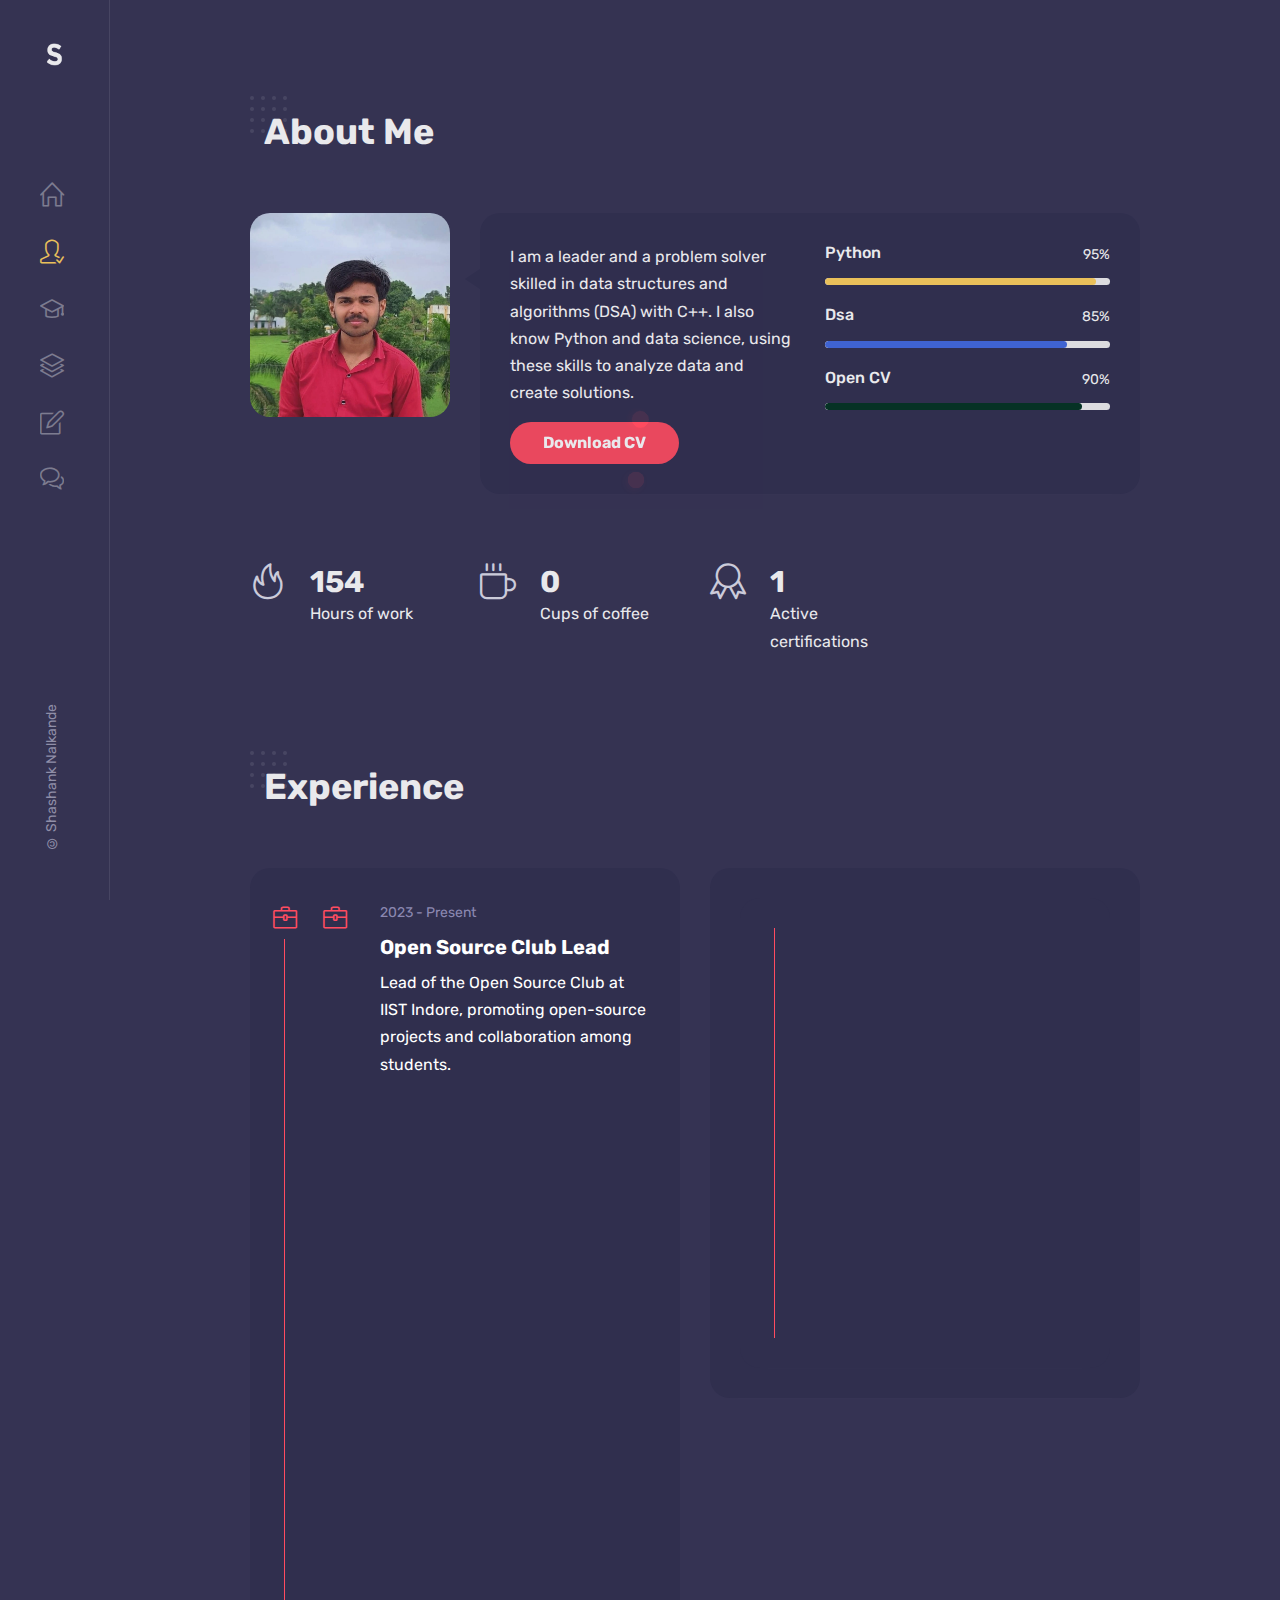
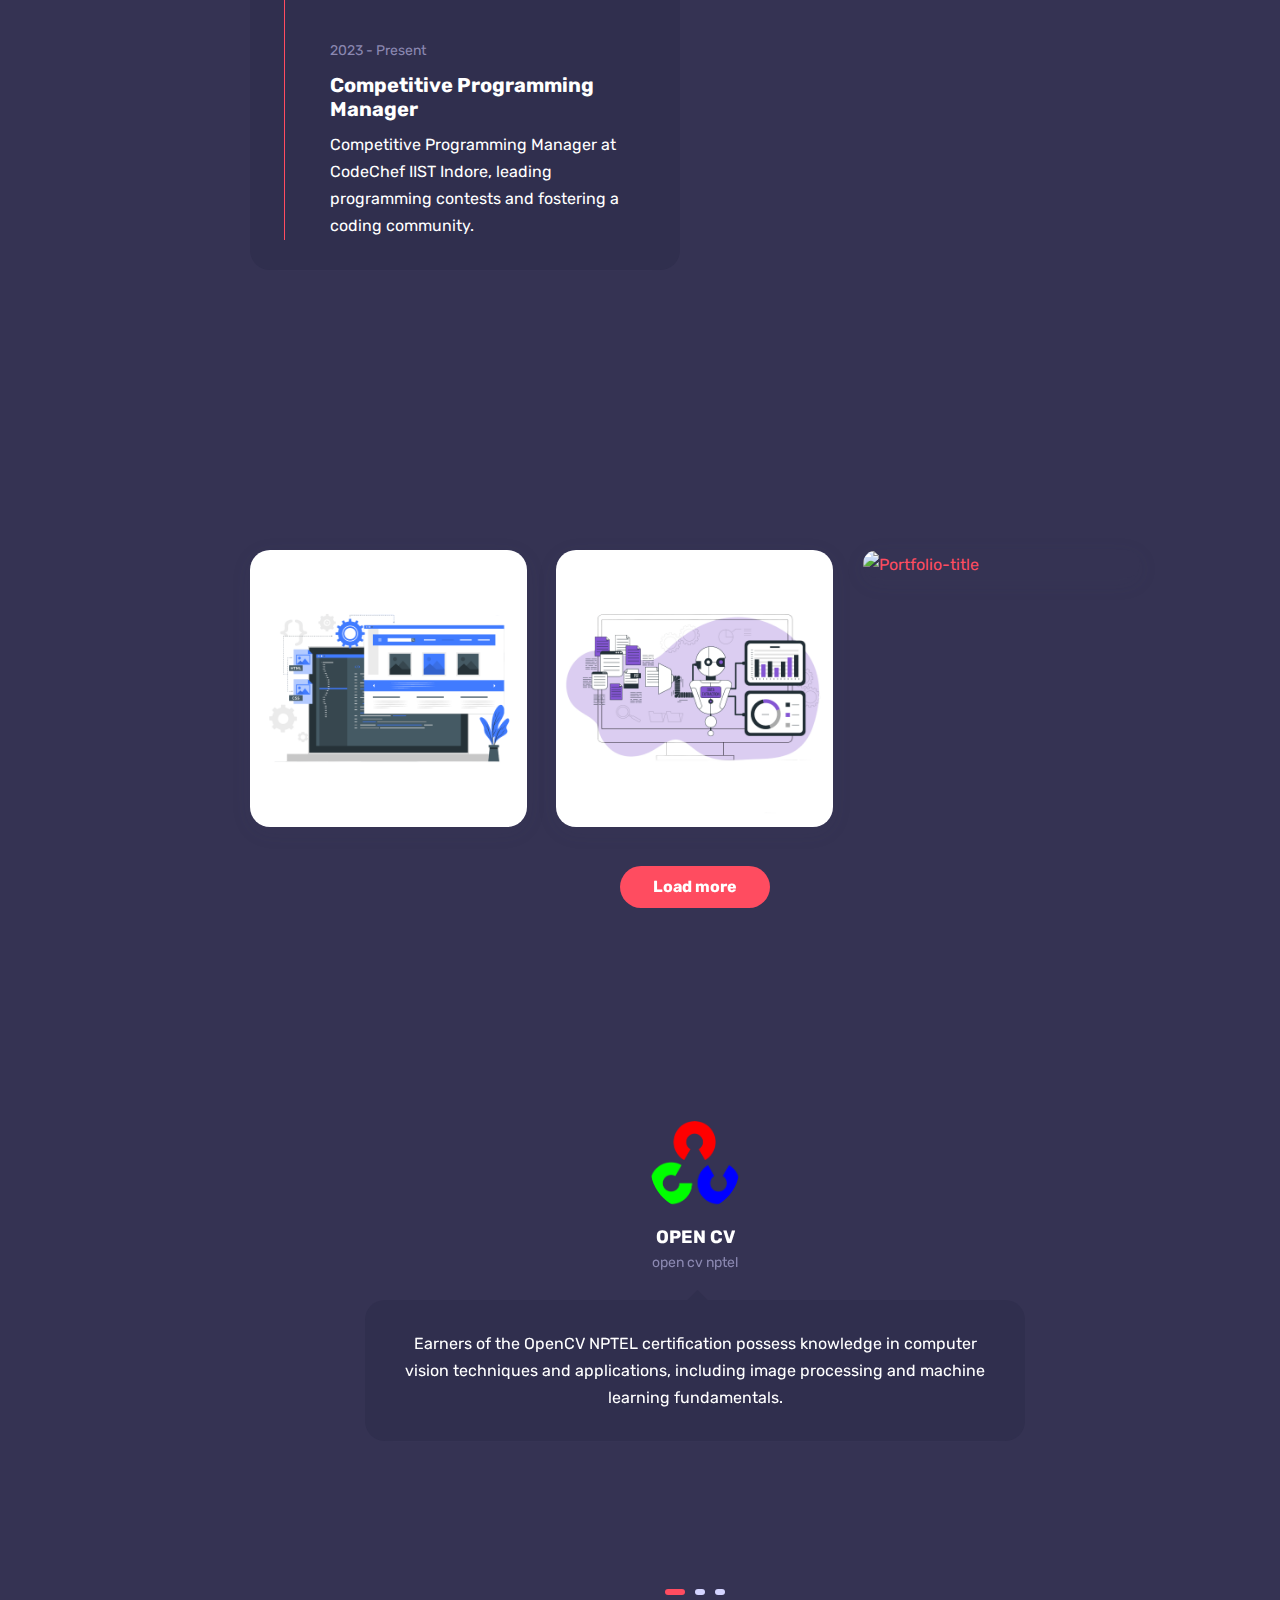
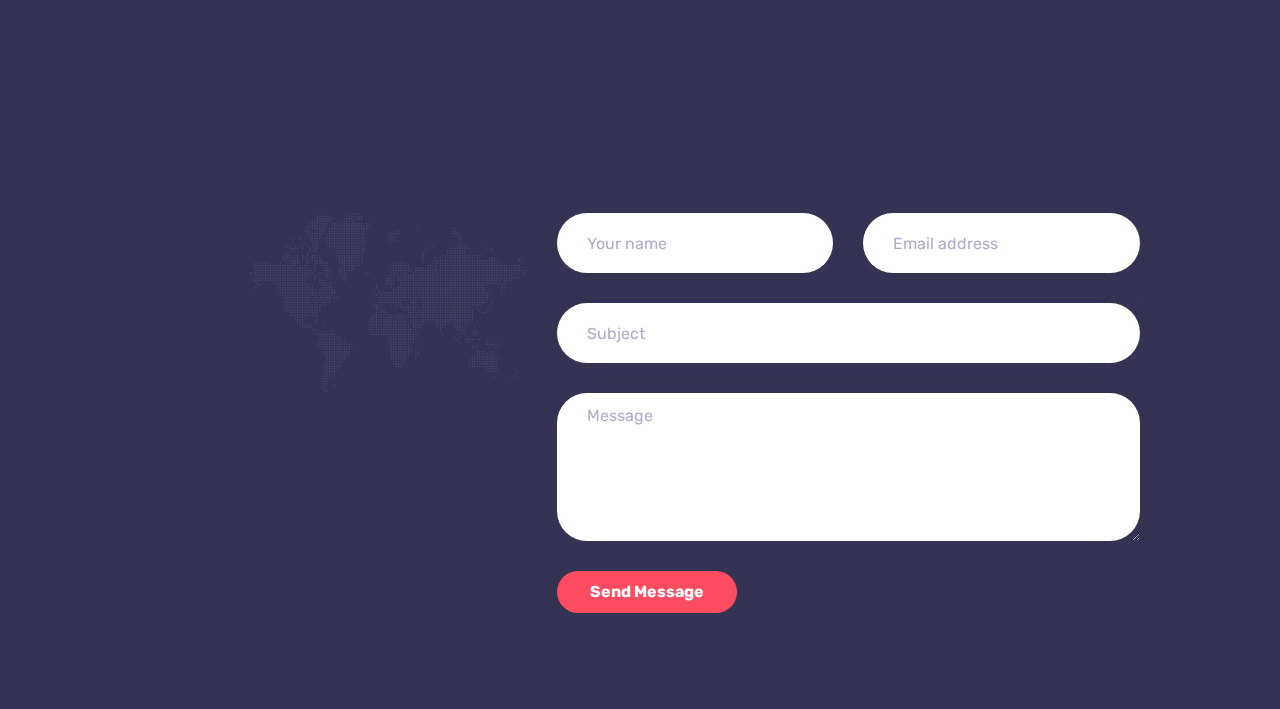
==== commit 5a4cc474: "Update index.html" ====
--- a/index.html
+++ b/index.html
@@ -200,7 +200,7 @@
 					<div class="fact-item">
 						<span class="icon icon-fire"></span>
 						<div class="details">
-							<h3 class="mb-0 mt-0 number"><em class="count">9782</em></h3>
+							<h3 class="mb-0 mt-0 number"><em class="count">440</em></h3>
 							<p class="mb-0">Hours of work</p>
 						</div>
 					</div>
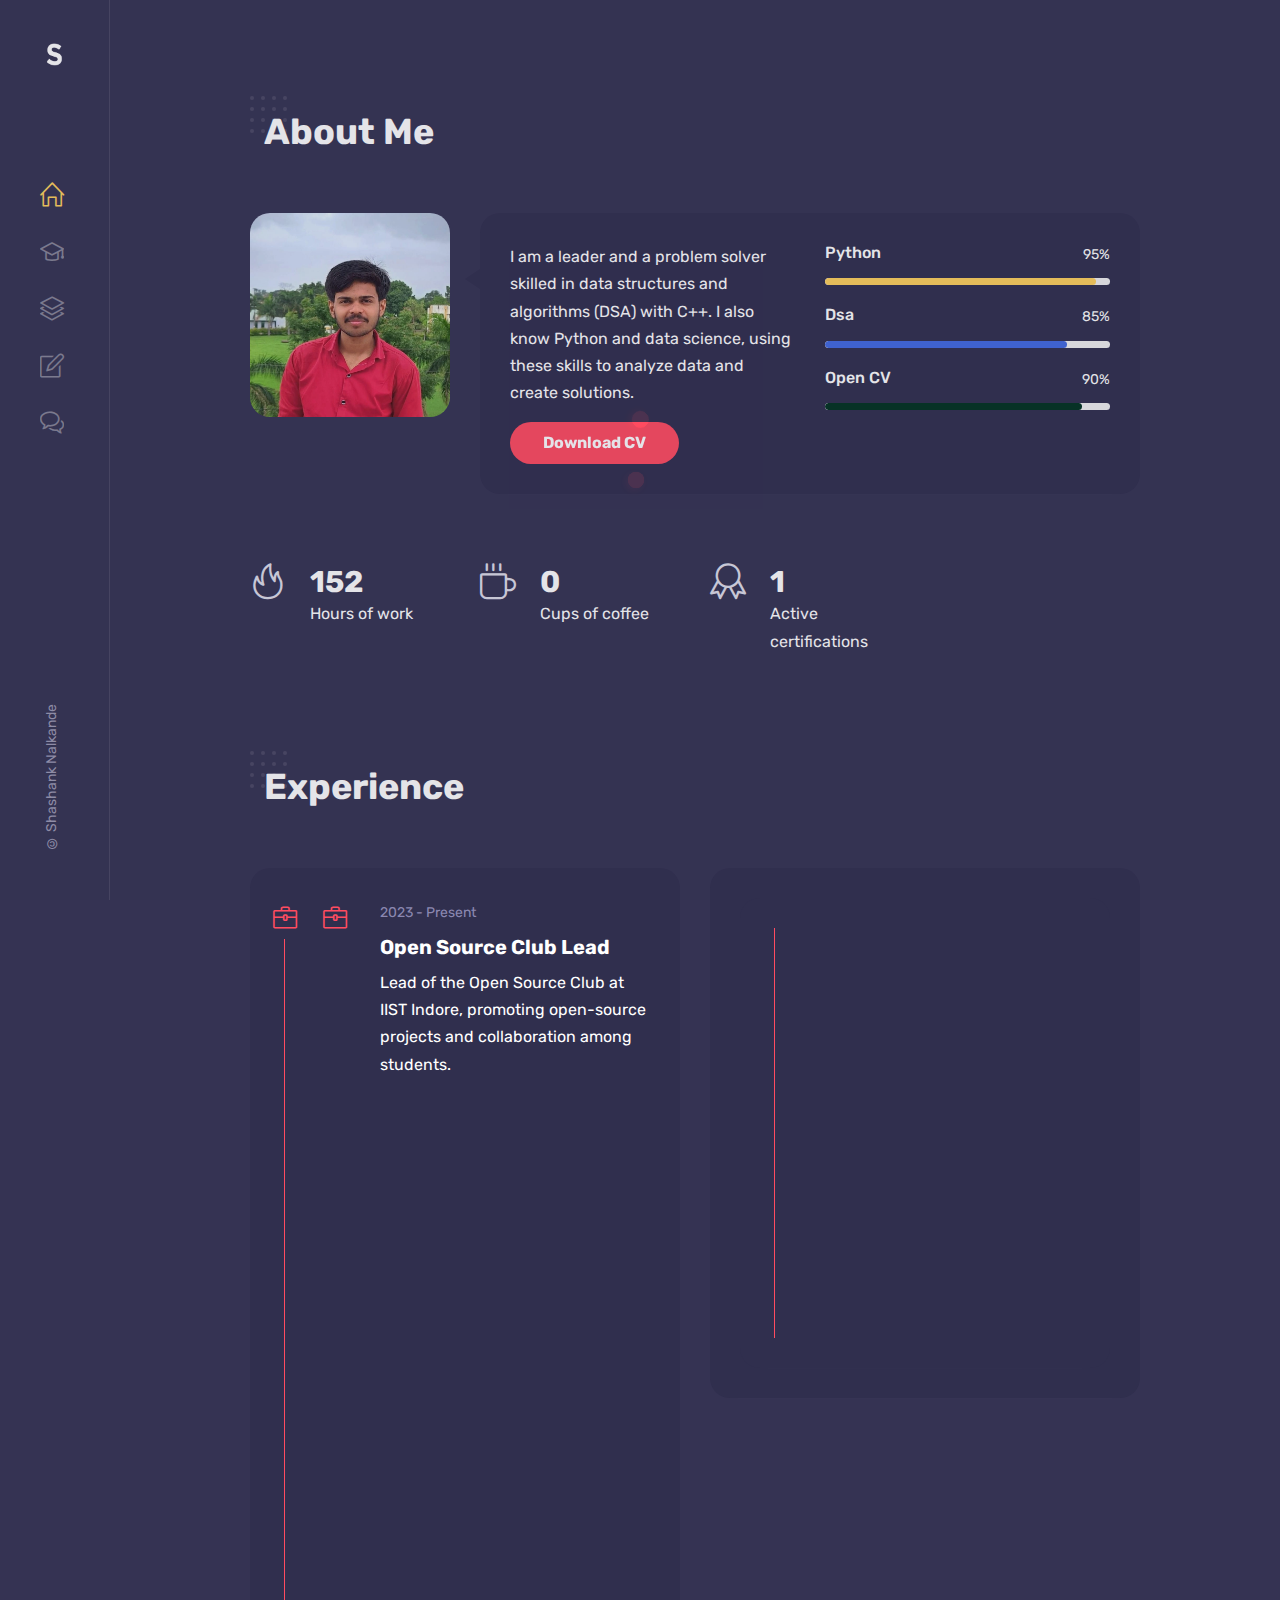
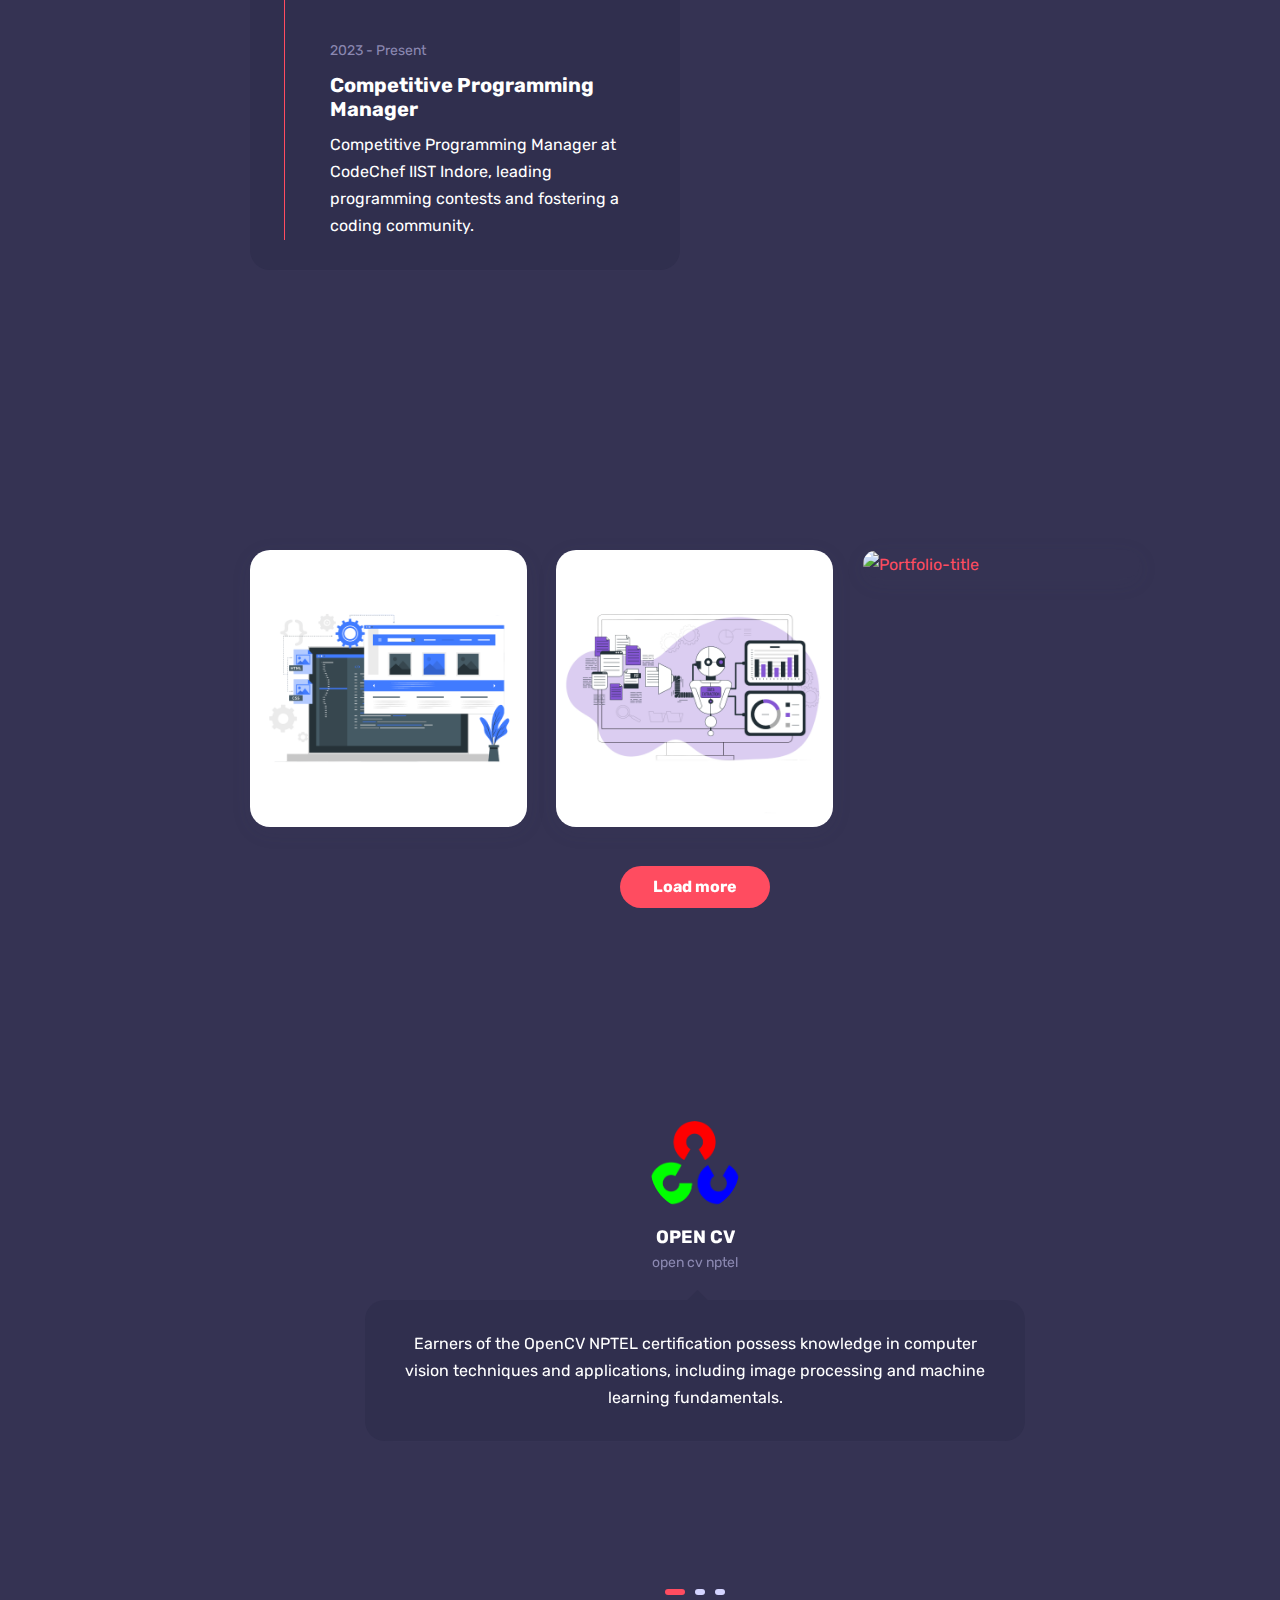
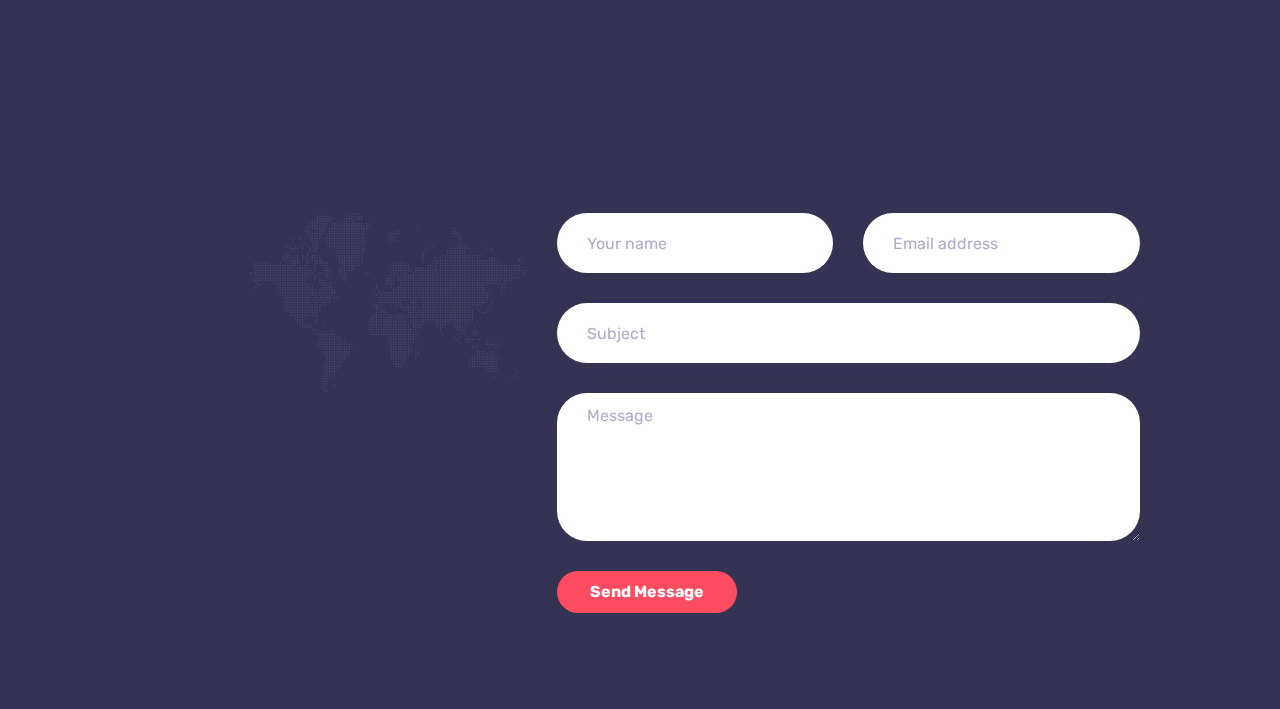
==== commit 41e7600b: "Update index.html" ====
--- a/index.html
+++ b/index.html
@@ -92,8 +92,7 @@
 	<!-- main menu -->
 	<nav>
 		<ul class="vertical-menu scrollspy">
-			<li class="active"><a href="#home"><i class="icon-home"></i></a></li>
-			<li><a href="#about"><i class="icon-user-following"></i></a></li>
+			<li class="active"><a href="#about"><i class="icon-home"></i></a></li>
 			<li><a href="#experience"><i class="icon-graduation"></i></a></li>
 			<li><a href="#projects"><i class="icon-layers"></i></a></li>
 			<li><a href="#certifications"><i class="icon-note"></i></a></li>
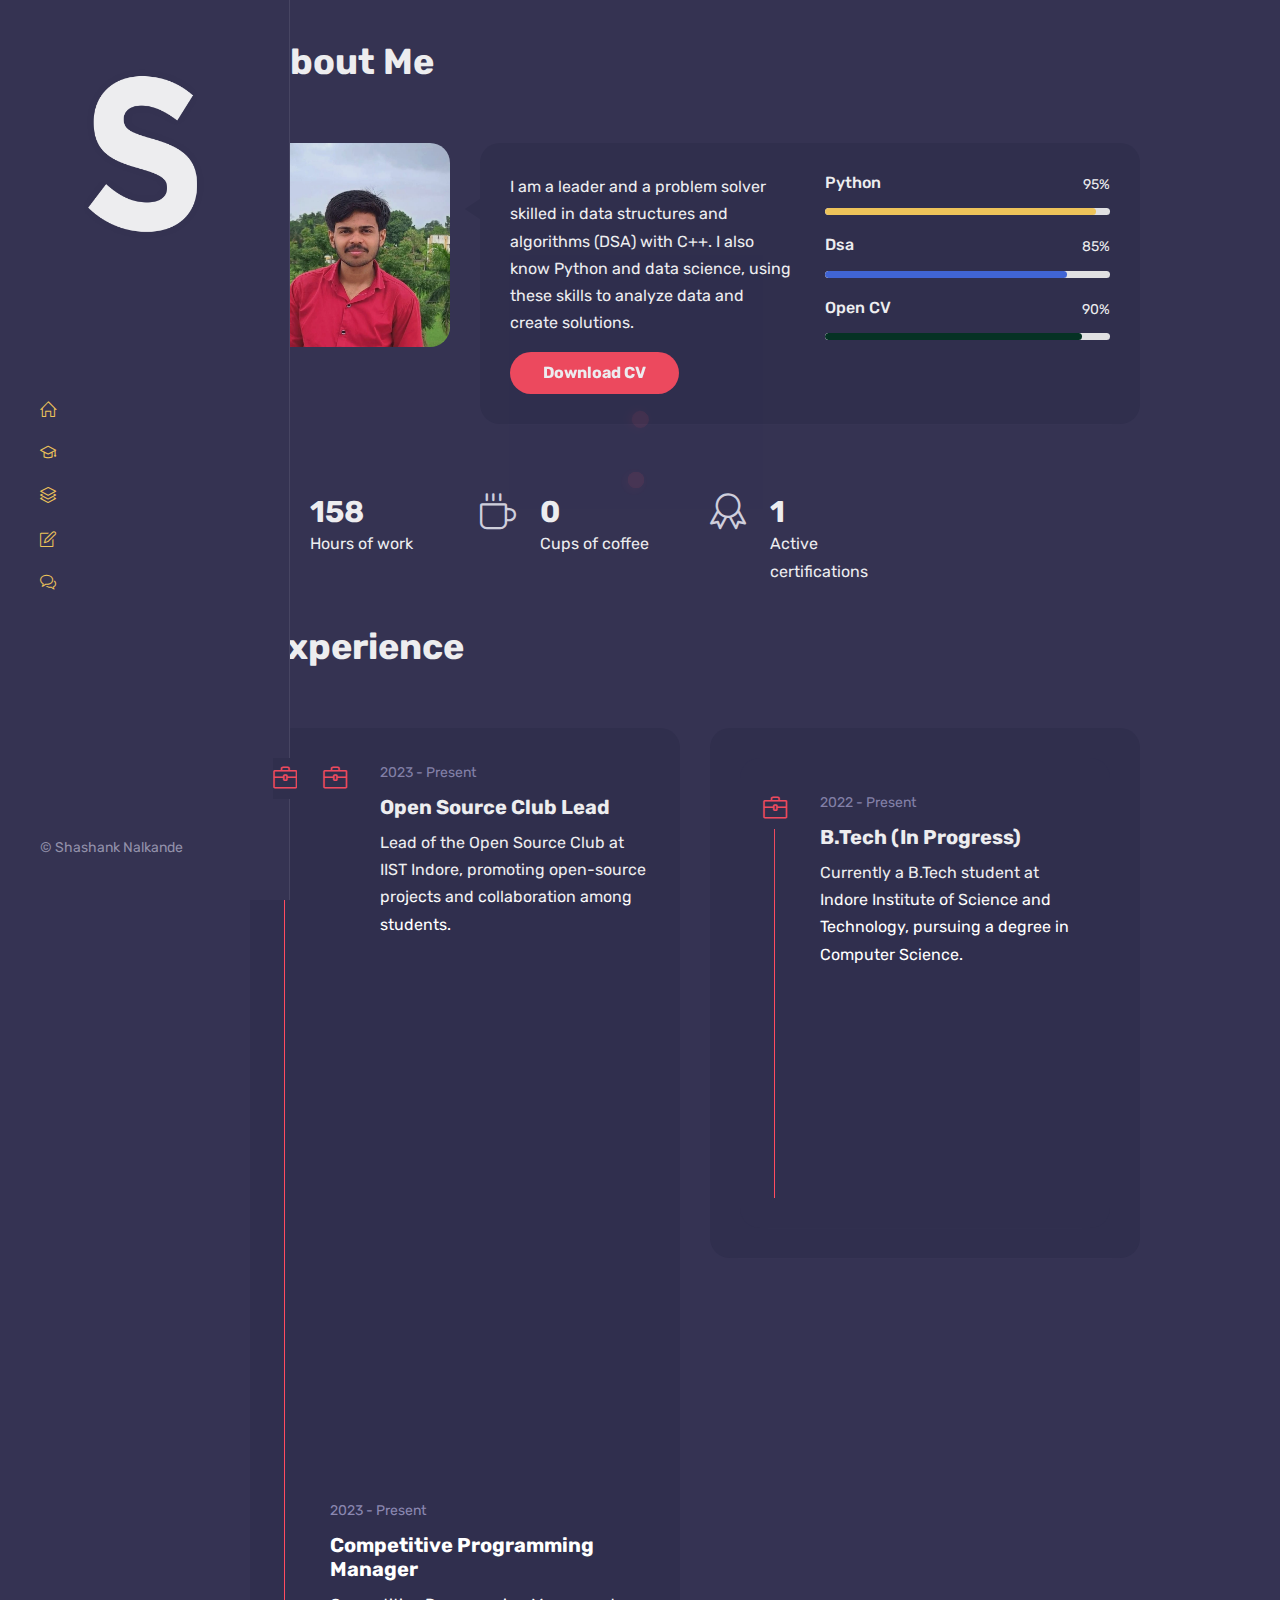
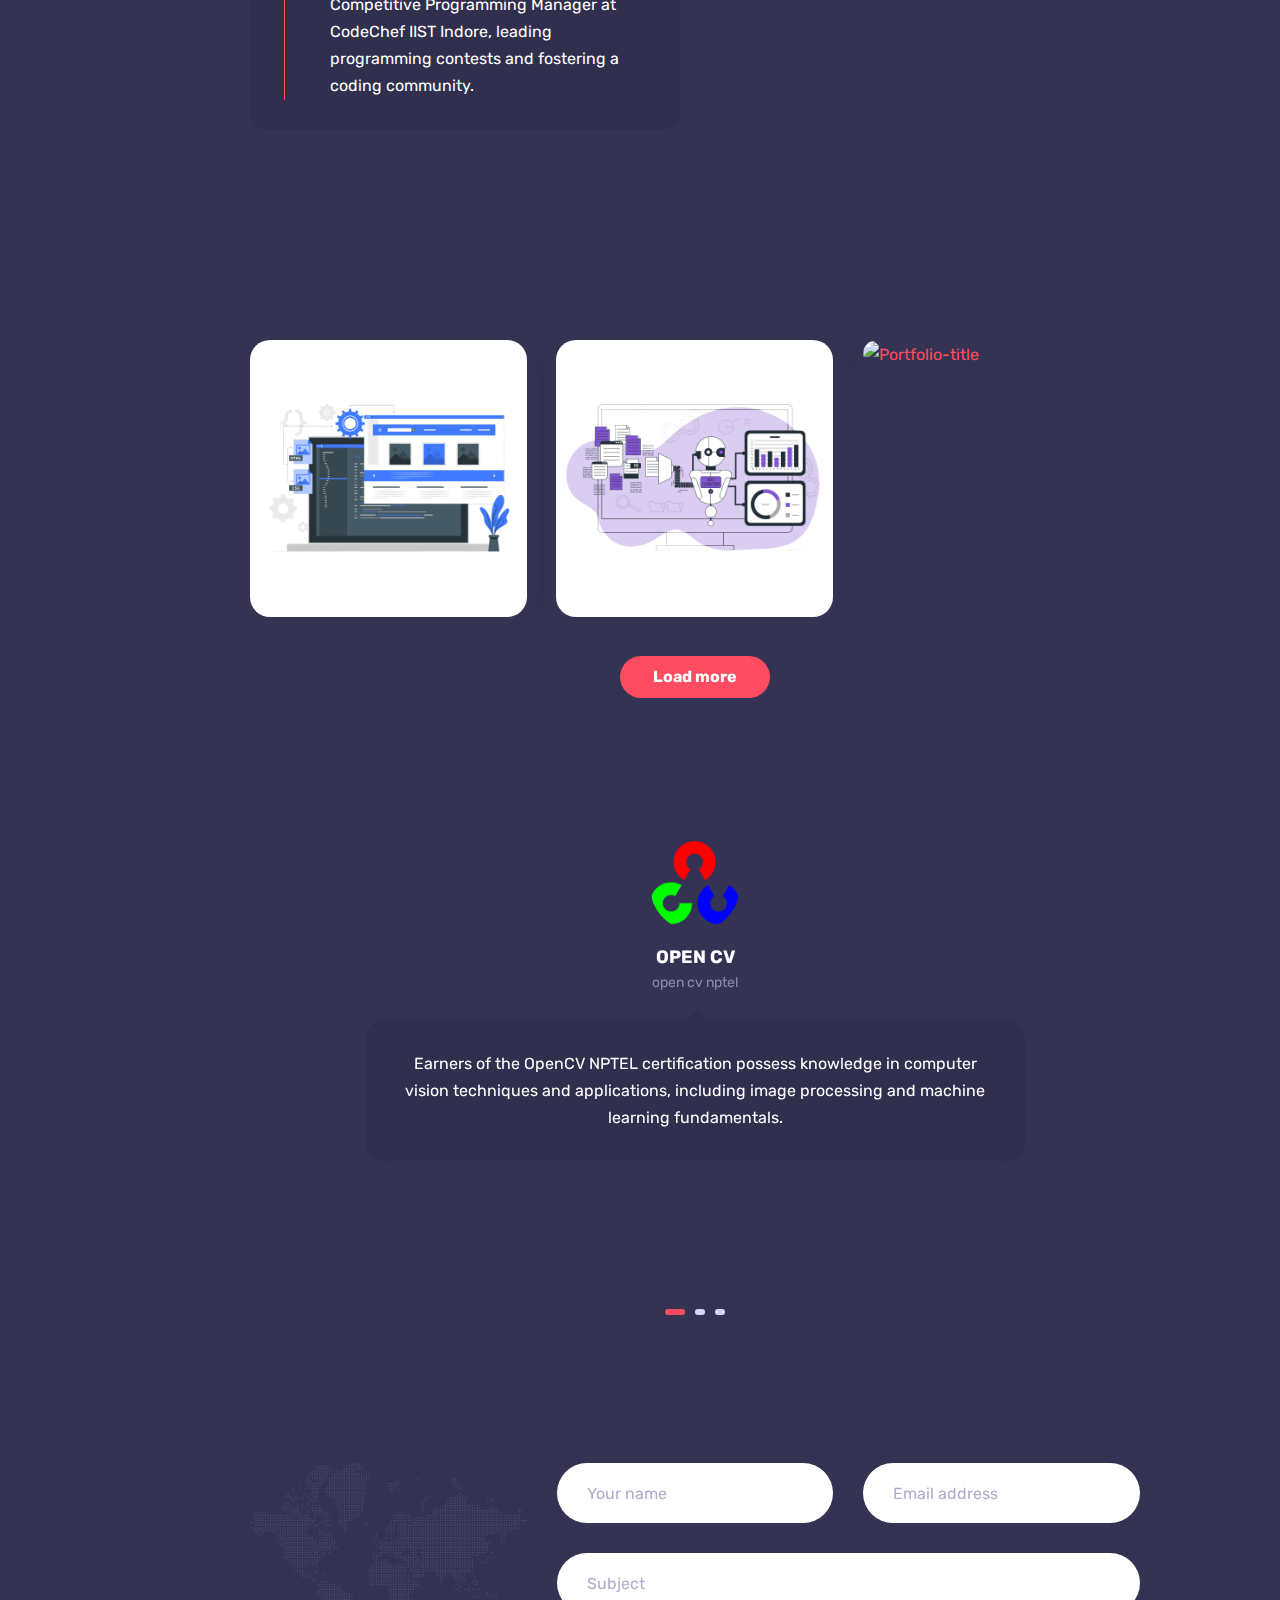
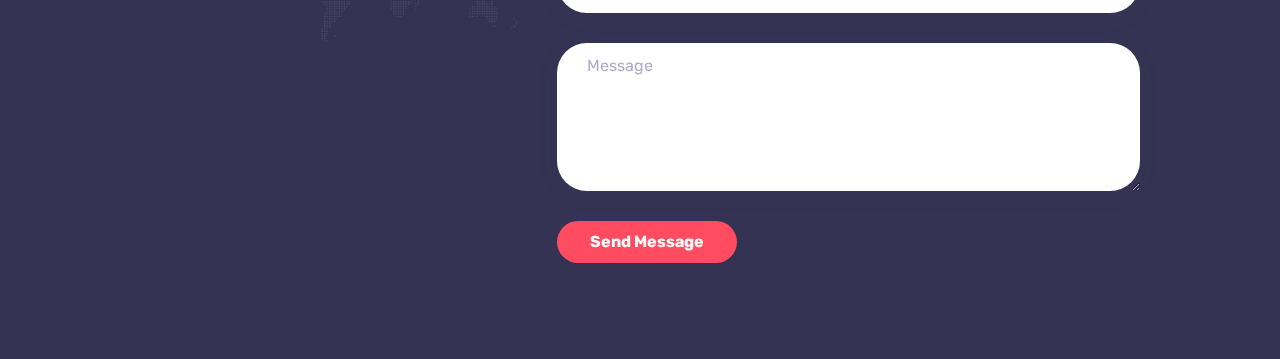
==== commit 511e6215: "Update index.html" ====
--- a/index.html
+++ b/index.html
@@ -80,7 +80,7 @@
 </header>
 
 <!-- desktop header  -->
-<header class="desktop-header-2 d-flex align-items-start flex-column">
+<header class="desktop-header-1 d-flex align-items-start flex-column">
 	
 	<!-- logo image -->
 	<div>
--- a/css/style.css
+++ b/css/style.css
@@ -809,7 +809,7 @@
 }
 
 section {
-  padding-top: 110px;
+  padding-top: 40px;
   position: relative;
 }
 
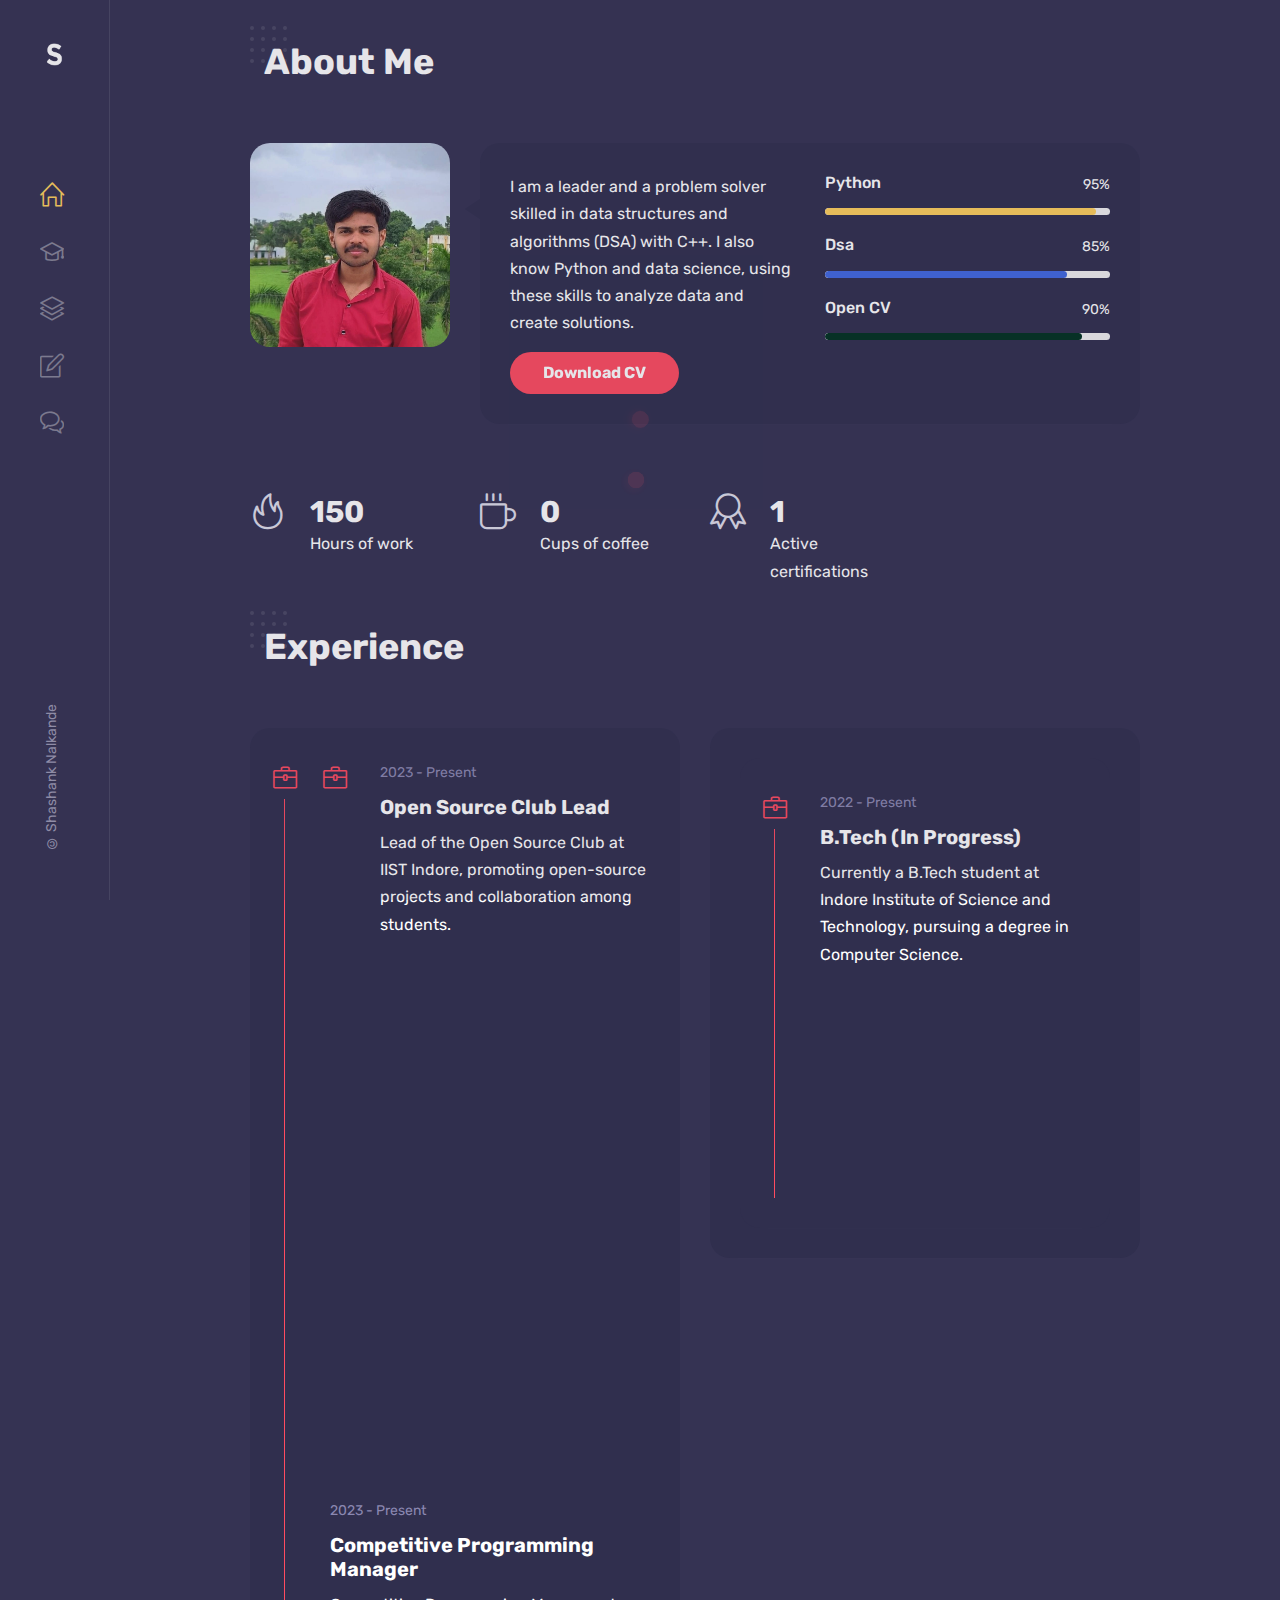
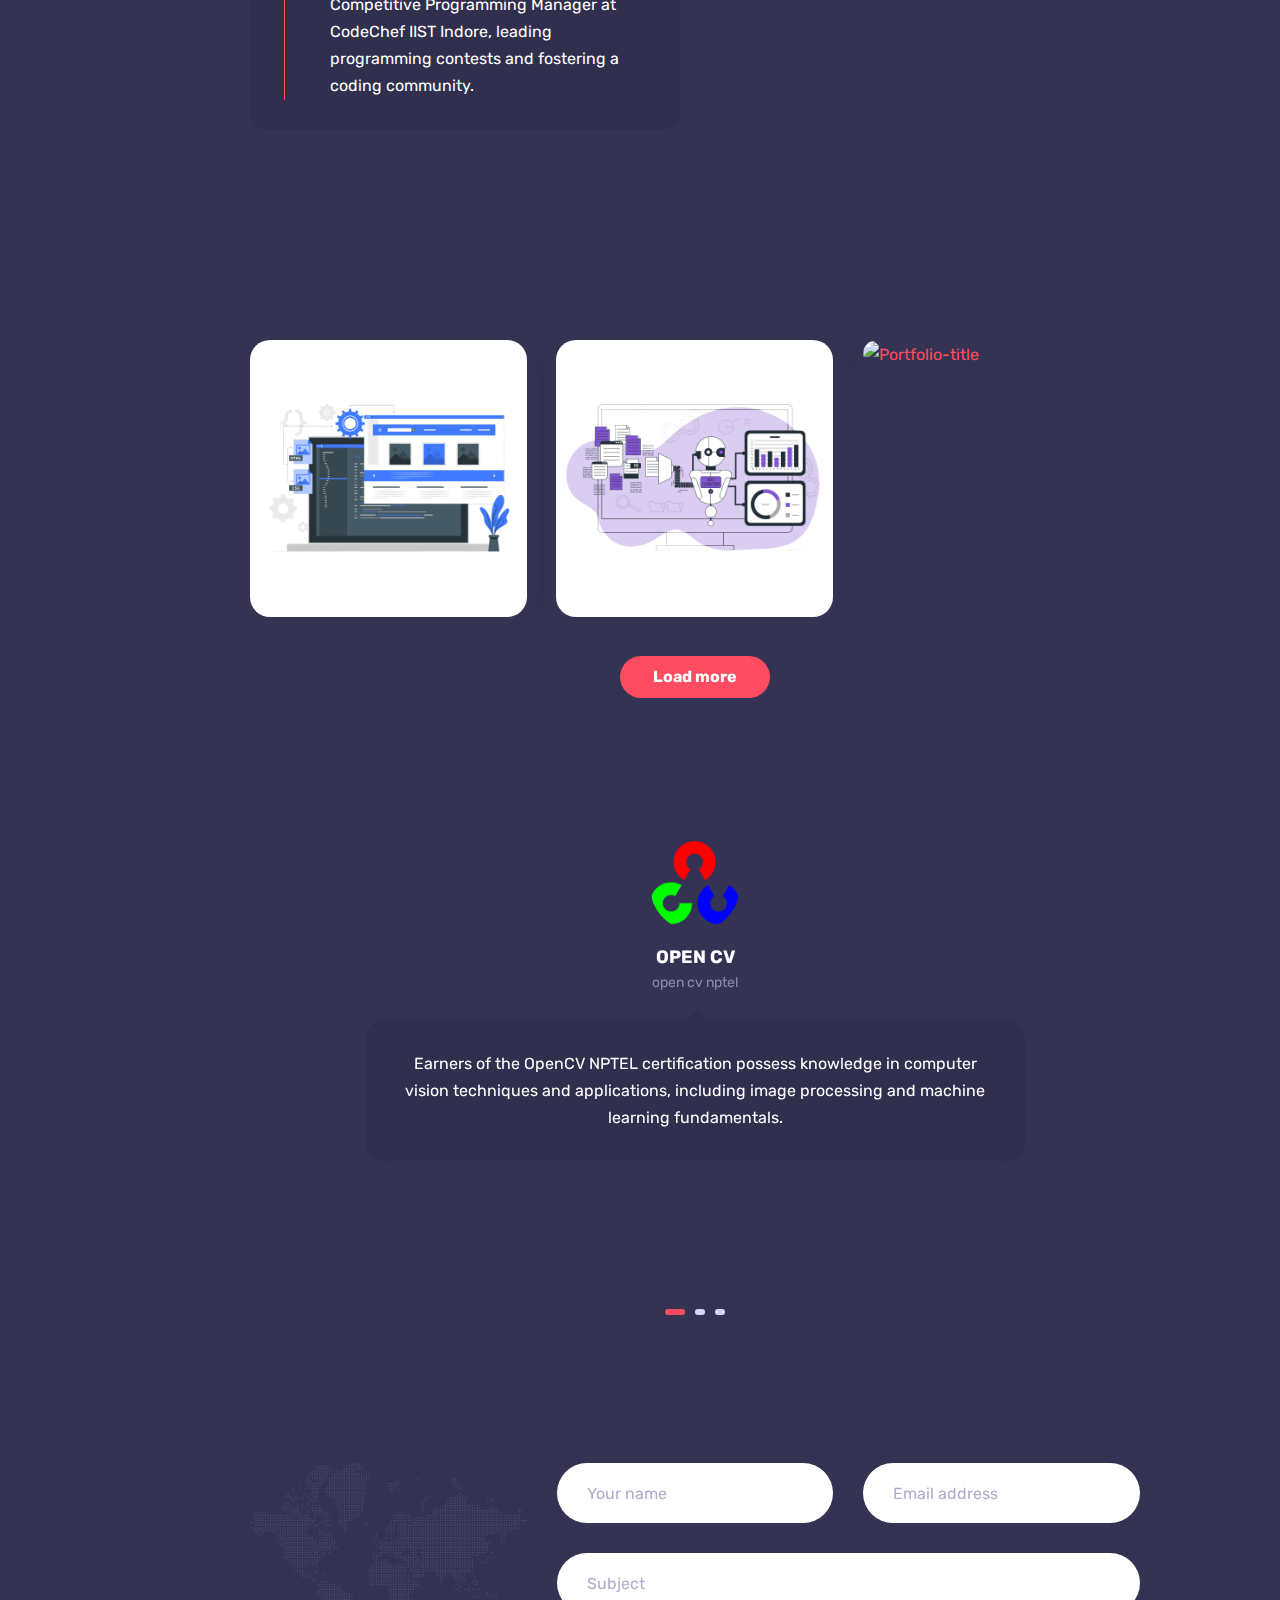
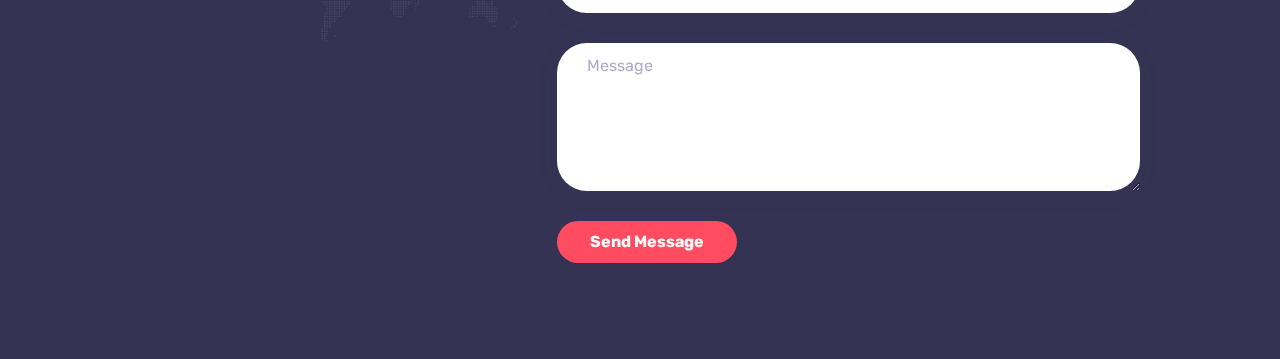
==== commit 193a515f: "Update index.html" ====
--- a/index.html
+++ b/index.html
@@ -80,7 +80,7 @@
 </header>
 
 <!-- desktop header  -->
-<header class="desktop-header-1 d-flex align-items-start flex-column">
+<header class="desktop-header-2 d-flex align-items-start flex-column">
 	
 	<!-- logo image -->
 	<div>
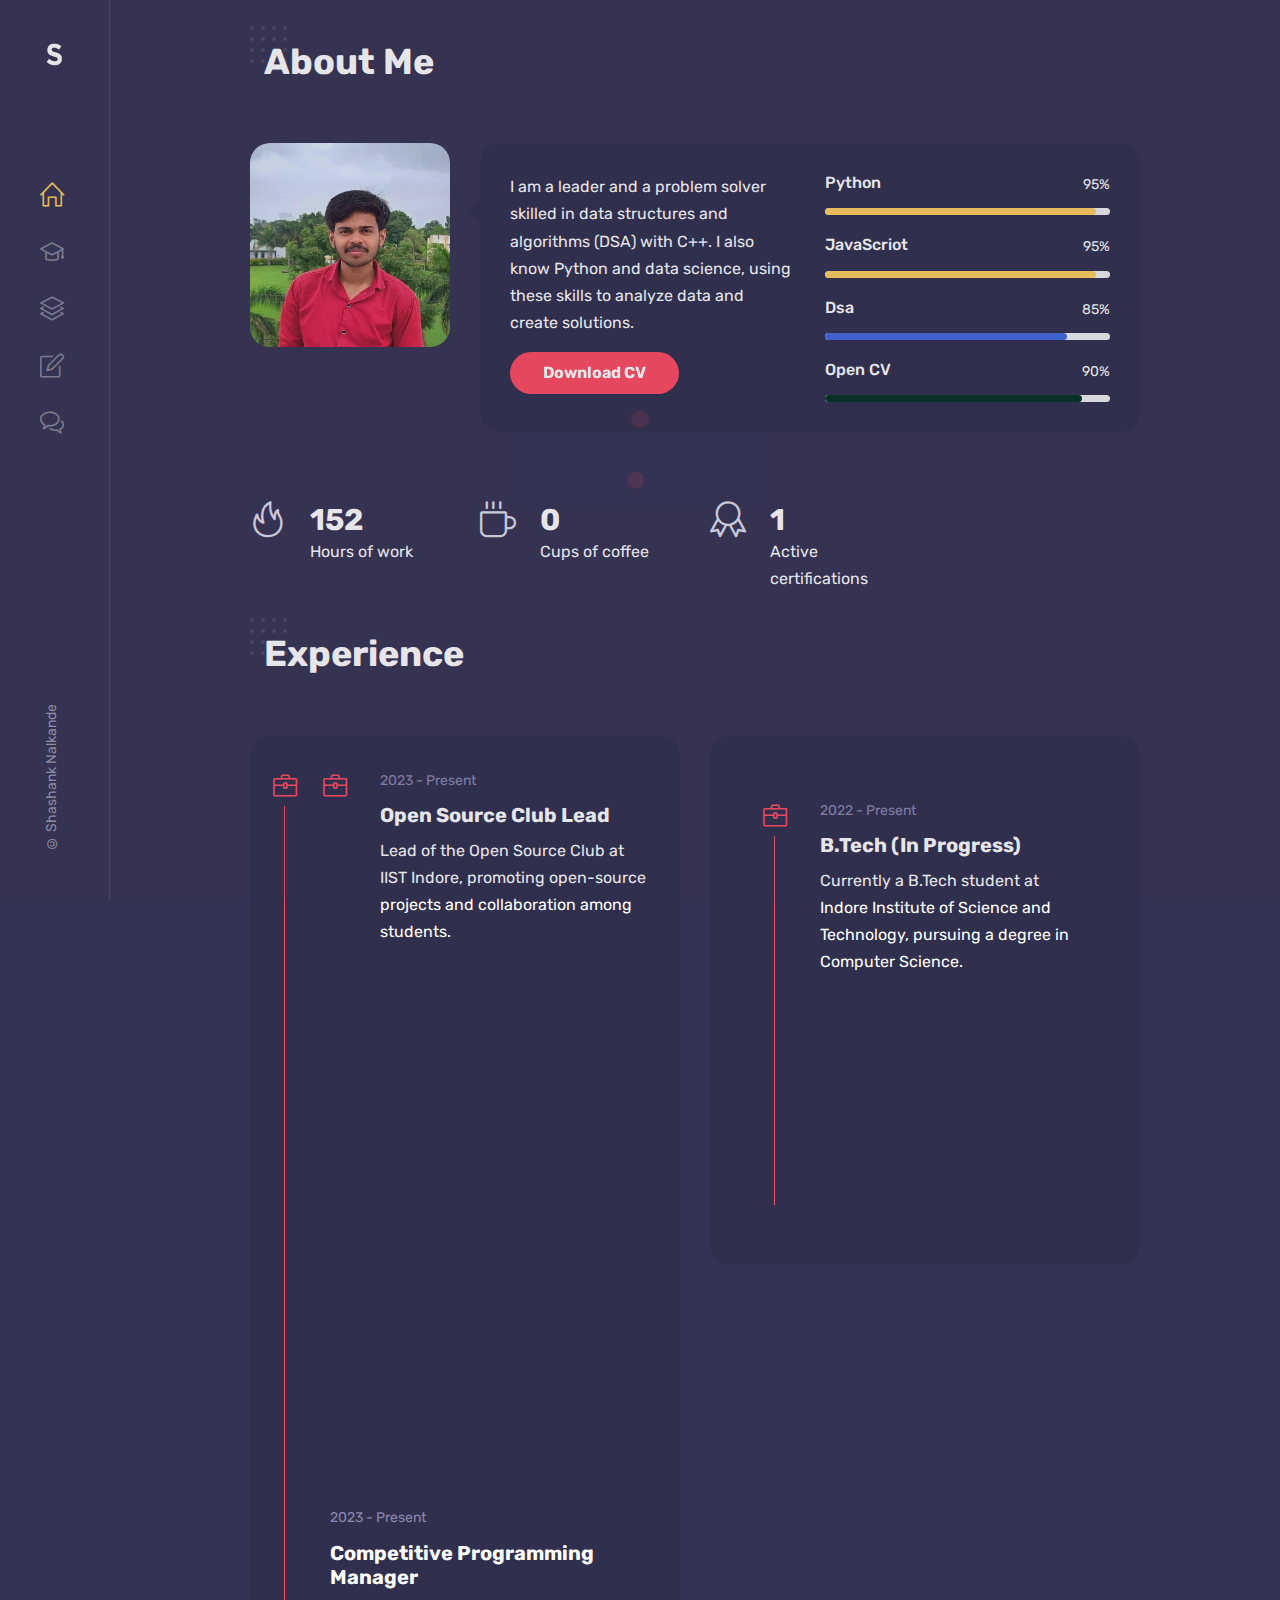
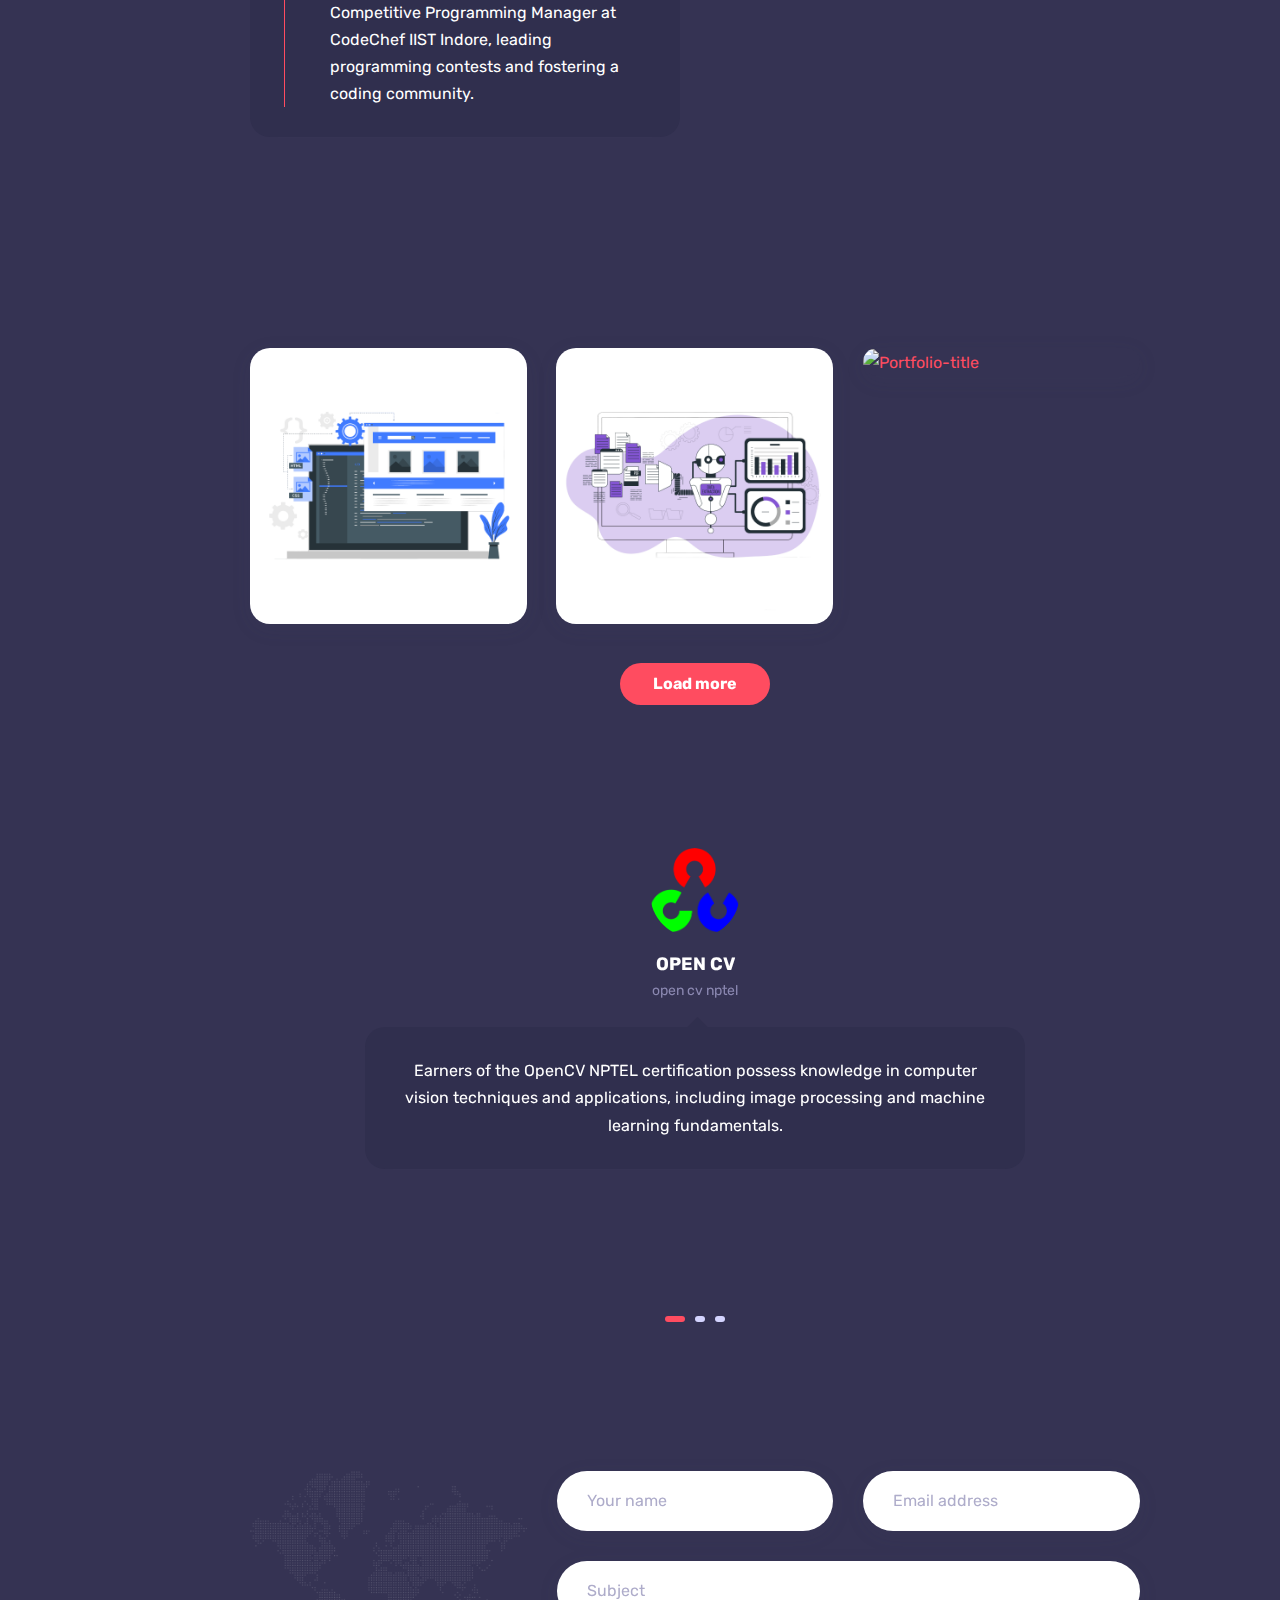
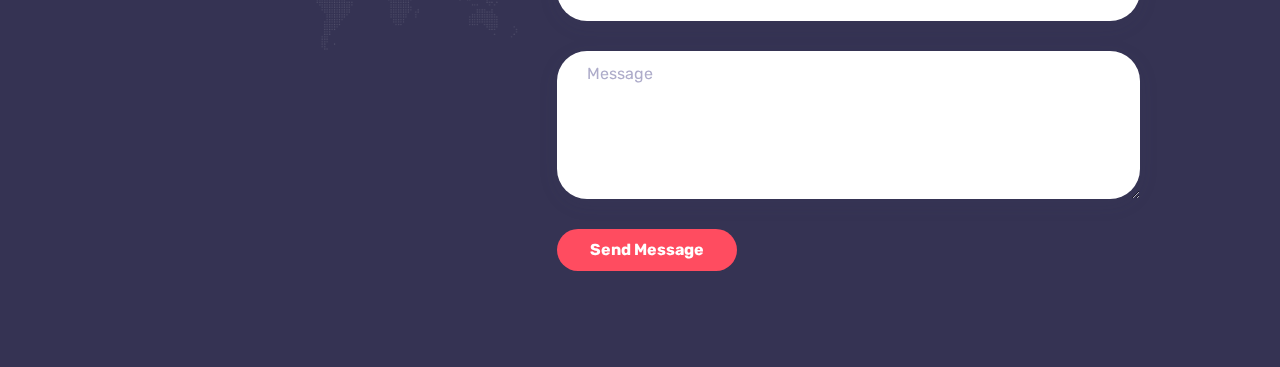
==== commit 7917cd51: "Update index.html" ====
--- a/index.html
+++ b/index.html
@@ -157,7 +157,19 @@
 									</div>
 									<div class="spacer" data-height="20"></div>
 								</div>
-
+								<!-- skill item -->
+								<div class="skill-item">
+									<div class="skill-info clearfix">
+										<h4 class="float-left mb-3 mt-0">JavaScriot</h4>
+										<span class="float-right">95%</span>
+									</div>
+									<div class="progress">
+										<div class="progress-bar data-background" role="progressbar" aria-valuemin="0" aria-valuemax="100" aria-valuenow="95" data-color="#FFD15C">
+										</div>
+									</div>
+									<div class="spacer" data-height="20"></div>
+								</div>
+								
 								<!-- skill item -->
 								<div class="skill-item">
 									<div class="skill-info clearfix">
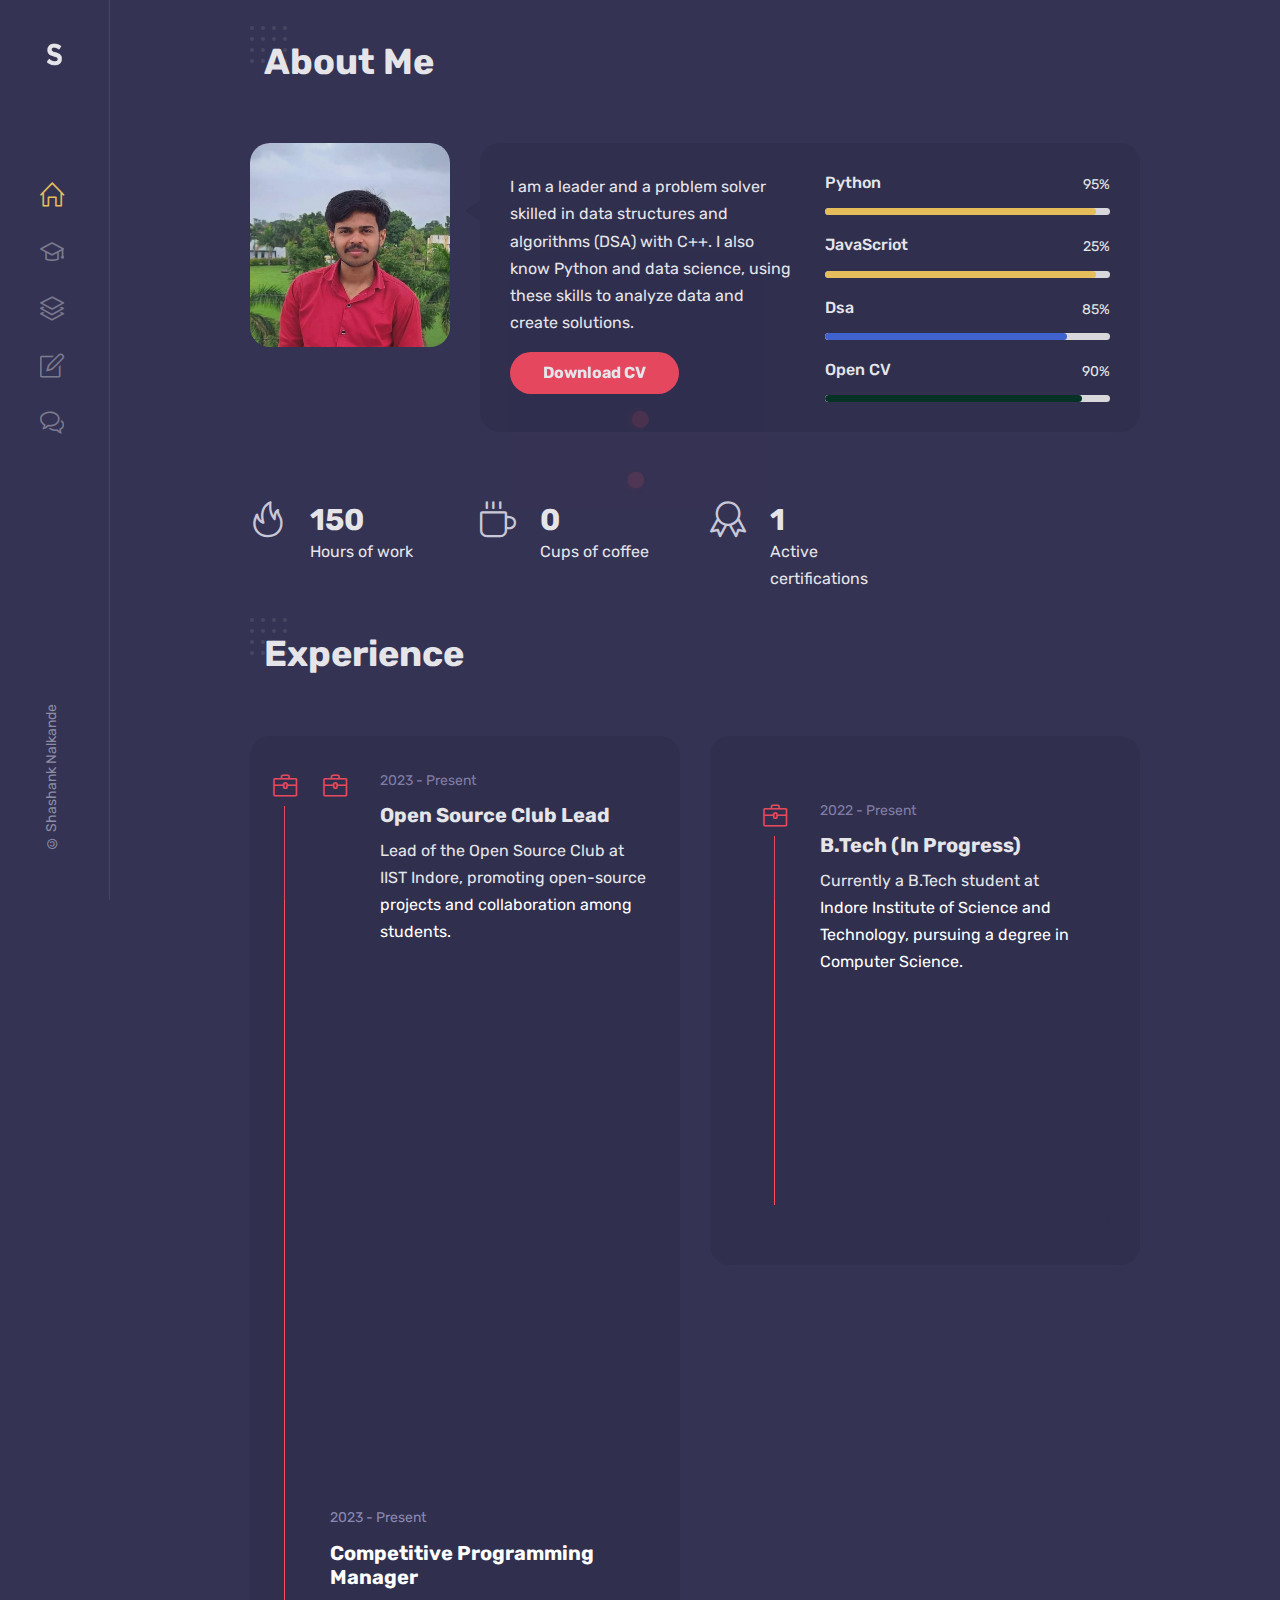
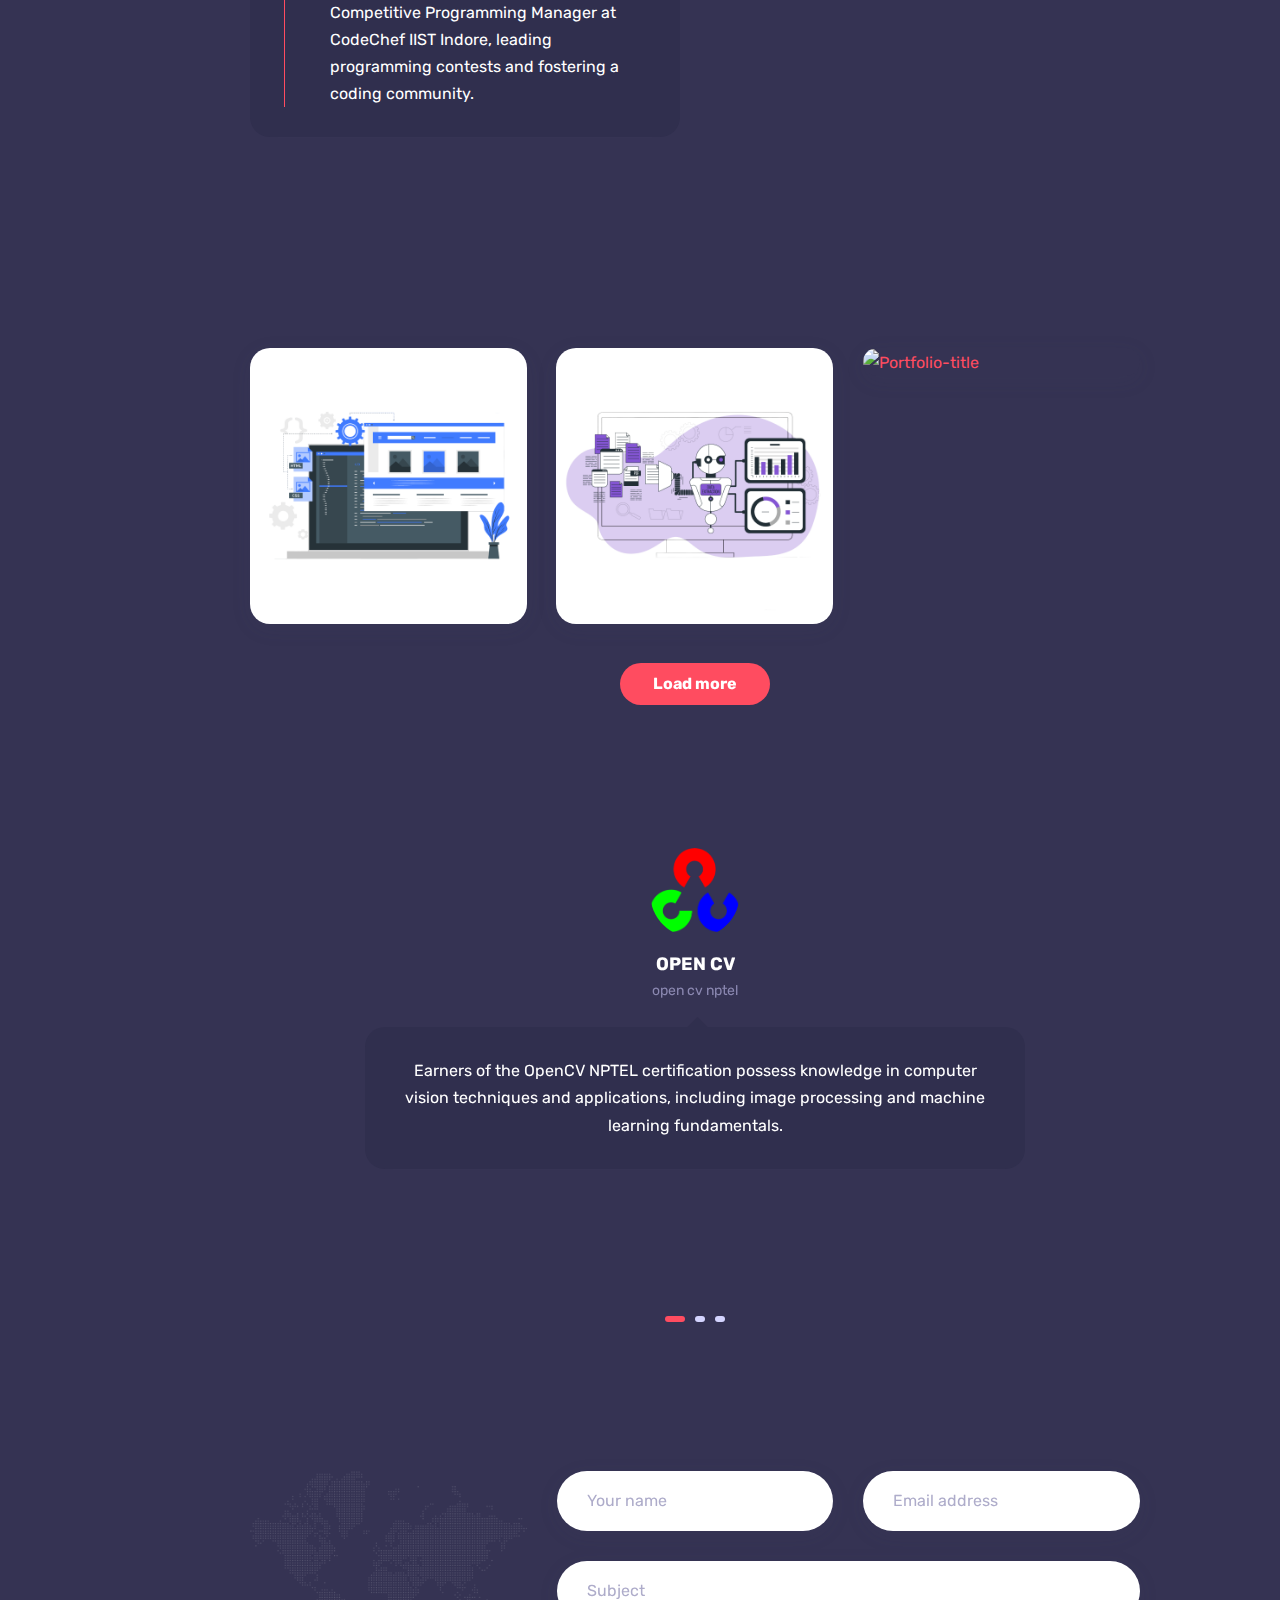
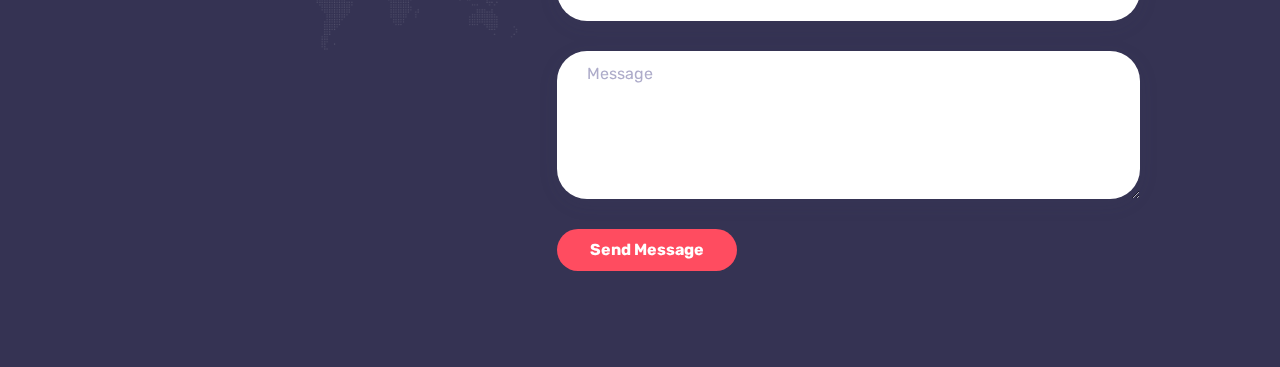
==== commit 95a0e368: "Update index.html" ====
--- a/index.html
+++ b/index.html
@@ -157,11 +157,12 @@
 									</div>
 									<div class="spacer" data-height="20"></div>
 								</div>
+								
 								<!-- skill item -->
 								<div class="skill-item">
 									<div class="skill-info clearfix">
 										<h4 class="float-left mb-3 mt-0">JavaScriot</h4>
-										<span class="float-right">95%</span>
+										<span class="float-right">25%</span>
 									</div>
 									<div class="progress">
 										<div class="progress-bar data-background" role="progressbar" aria-valuemin="0" aria-valuemax="100" aria-valuenow="95" data-color="#FFD15C">
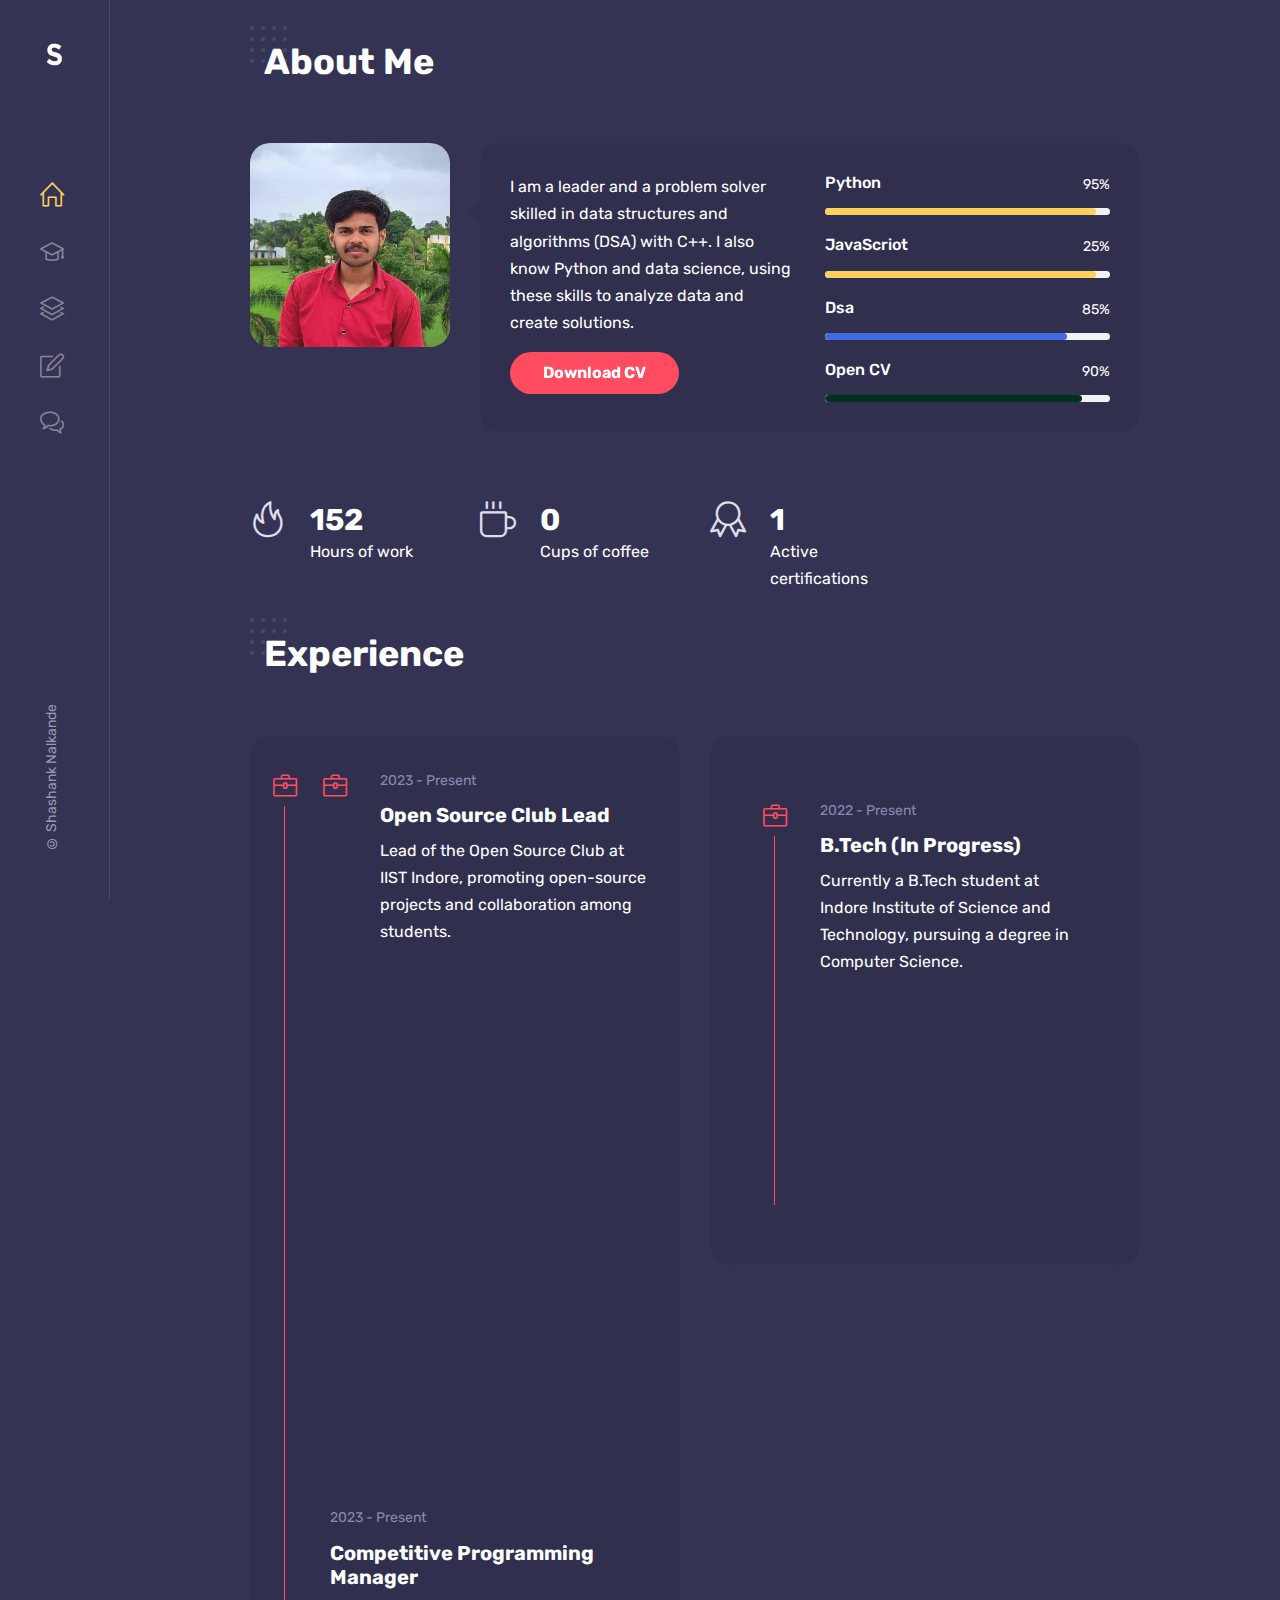
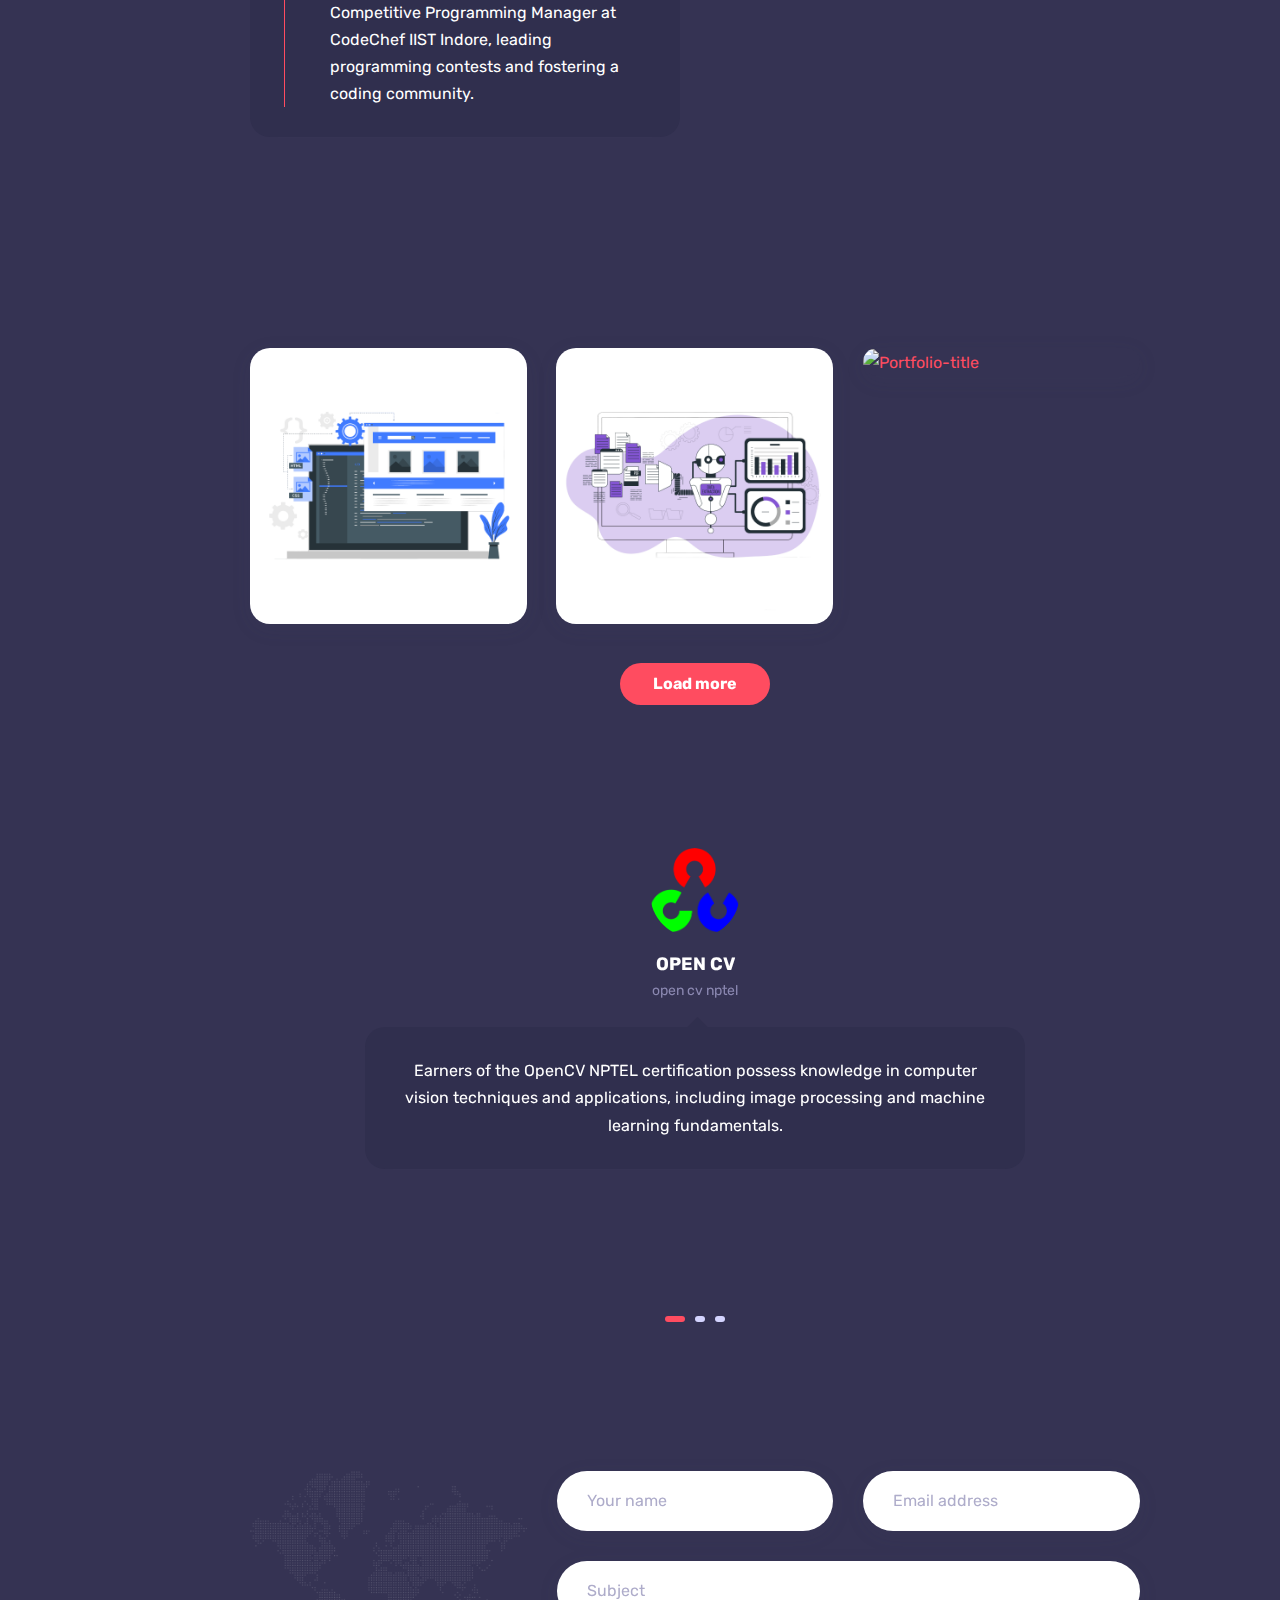
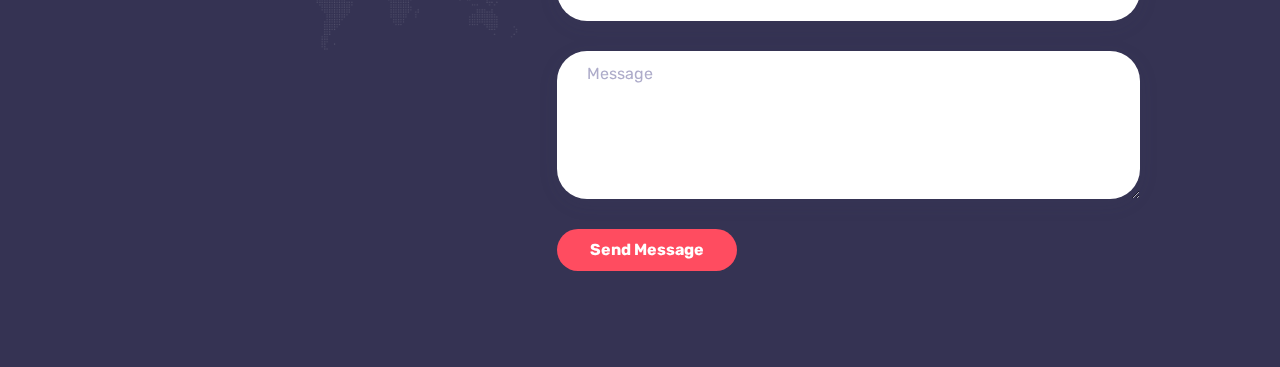
==== commit 08565bc7: "removed preloader" ====
--- a/index.html
+++ b/index.html
@@ -26,28 +26,6 @@
 
 <body class="dark">
 
-<!-- Preloader -->
-<div id="preloader">
-	<div class="outer">
-		<!-- Google Chrome -->
-		<div class="infinityChrome">
-			<div></div>
-			<div></div>
-			<div></div>
-		</div>
-
-		<!-- Safari and others -->
-		<div class="infinity">
-			<div>
-				<span></span>
-			</div>
-			<div>
-				<span></span>
-			</div>
-			<div>
-				<span></span>
-			</div>
-		</div>
 		<!-- Stuff -->
 		<svg xmlns="http://www.w3.org/2000/svg" version="1.1" class="goo-outer">
 			<defs>
